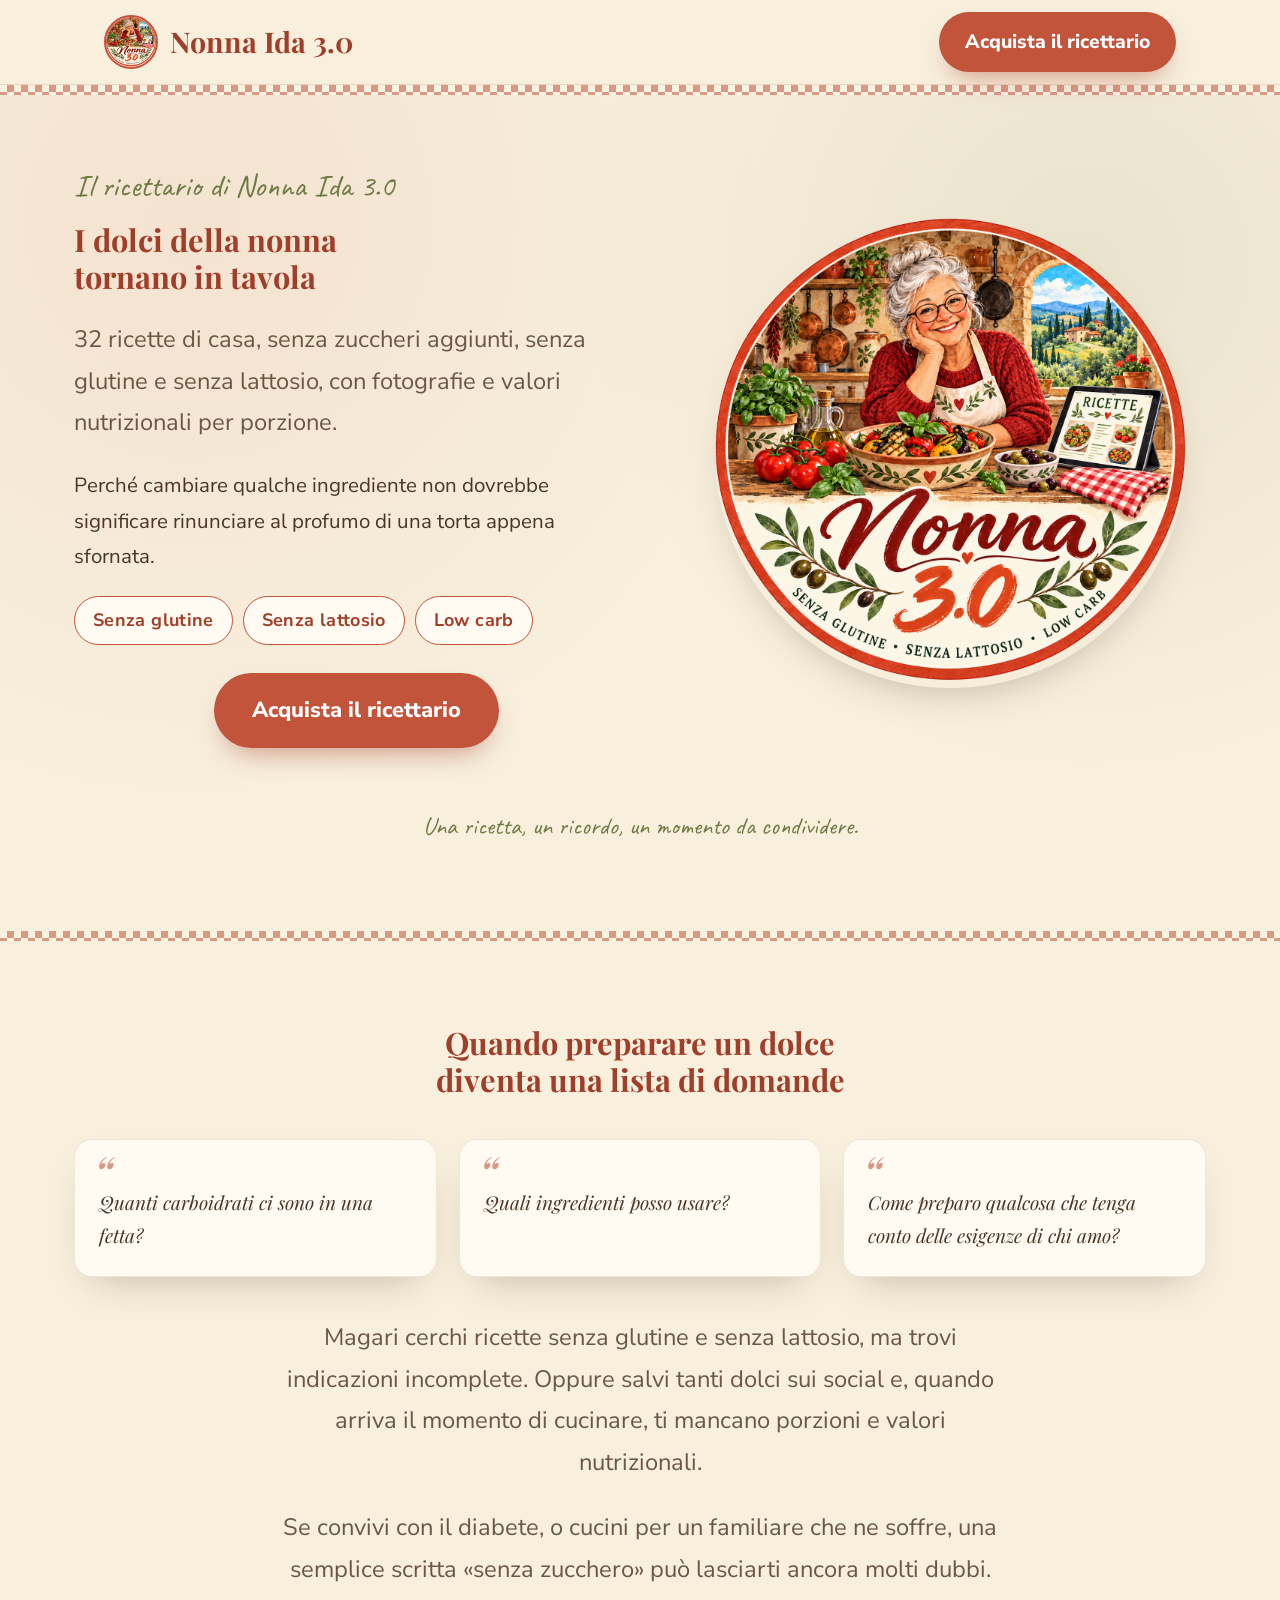
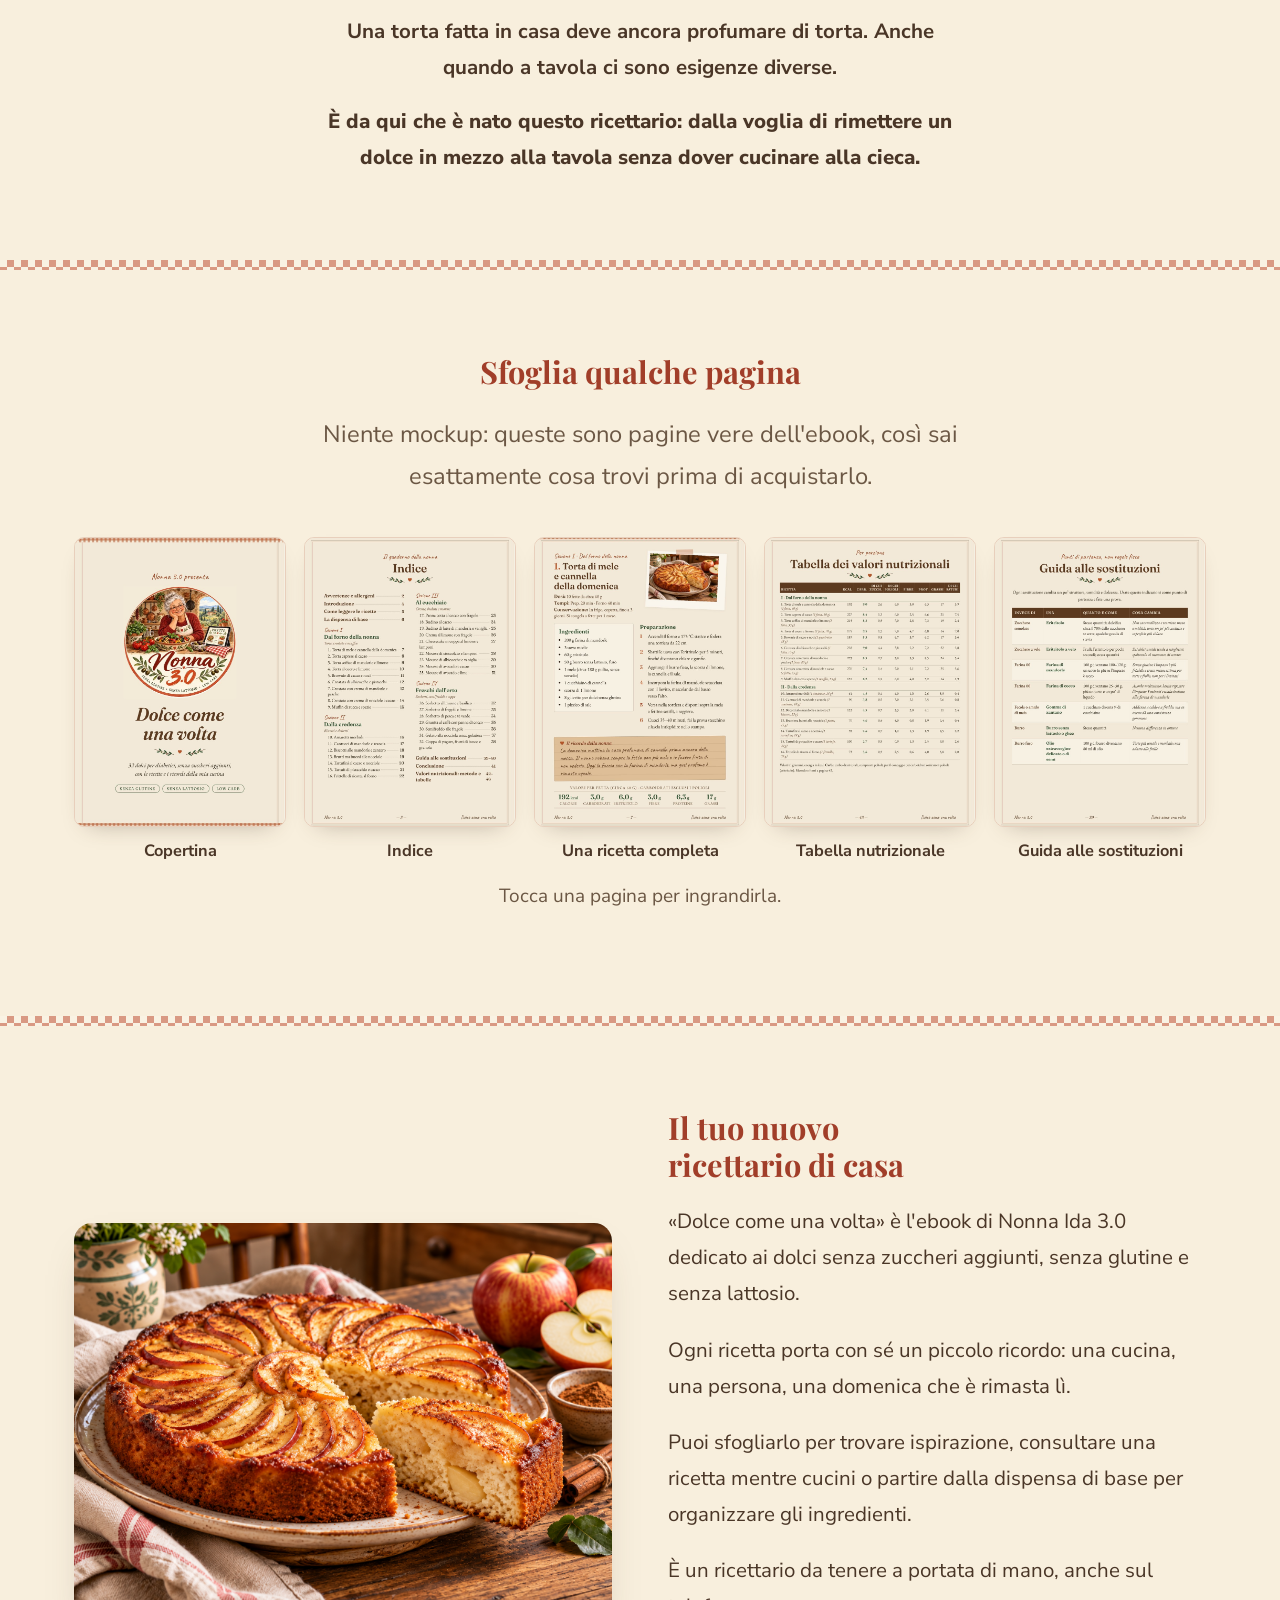
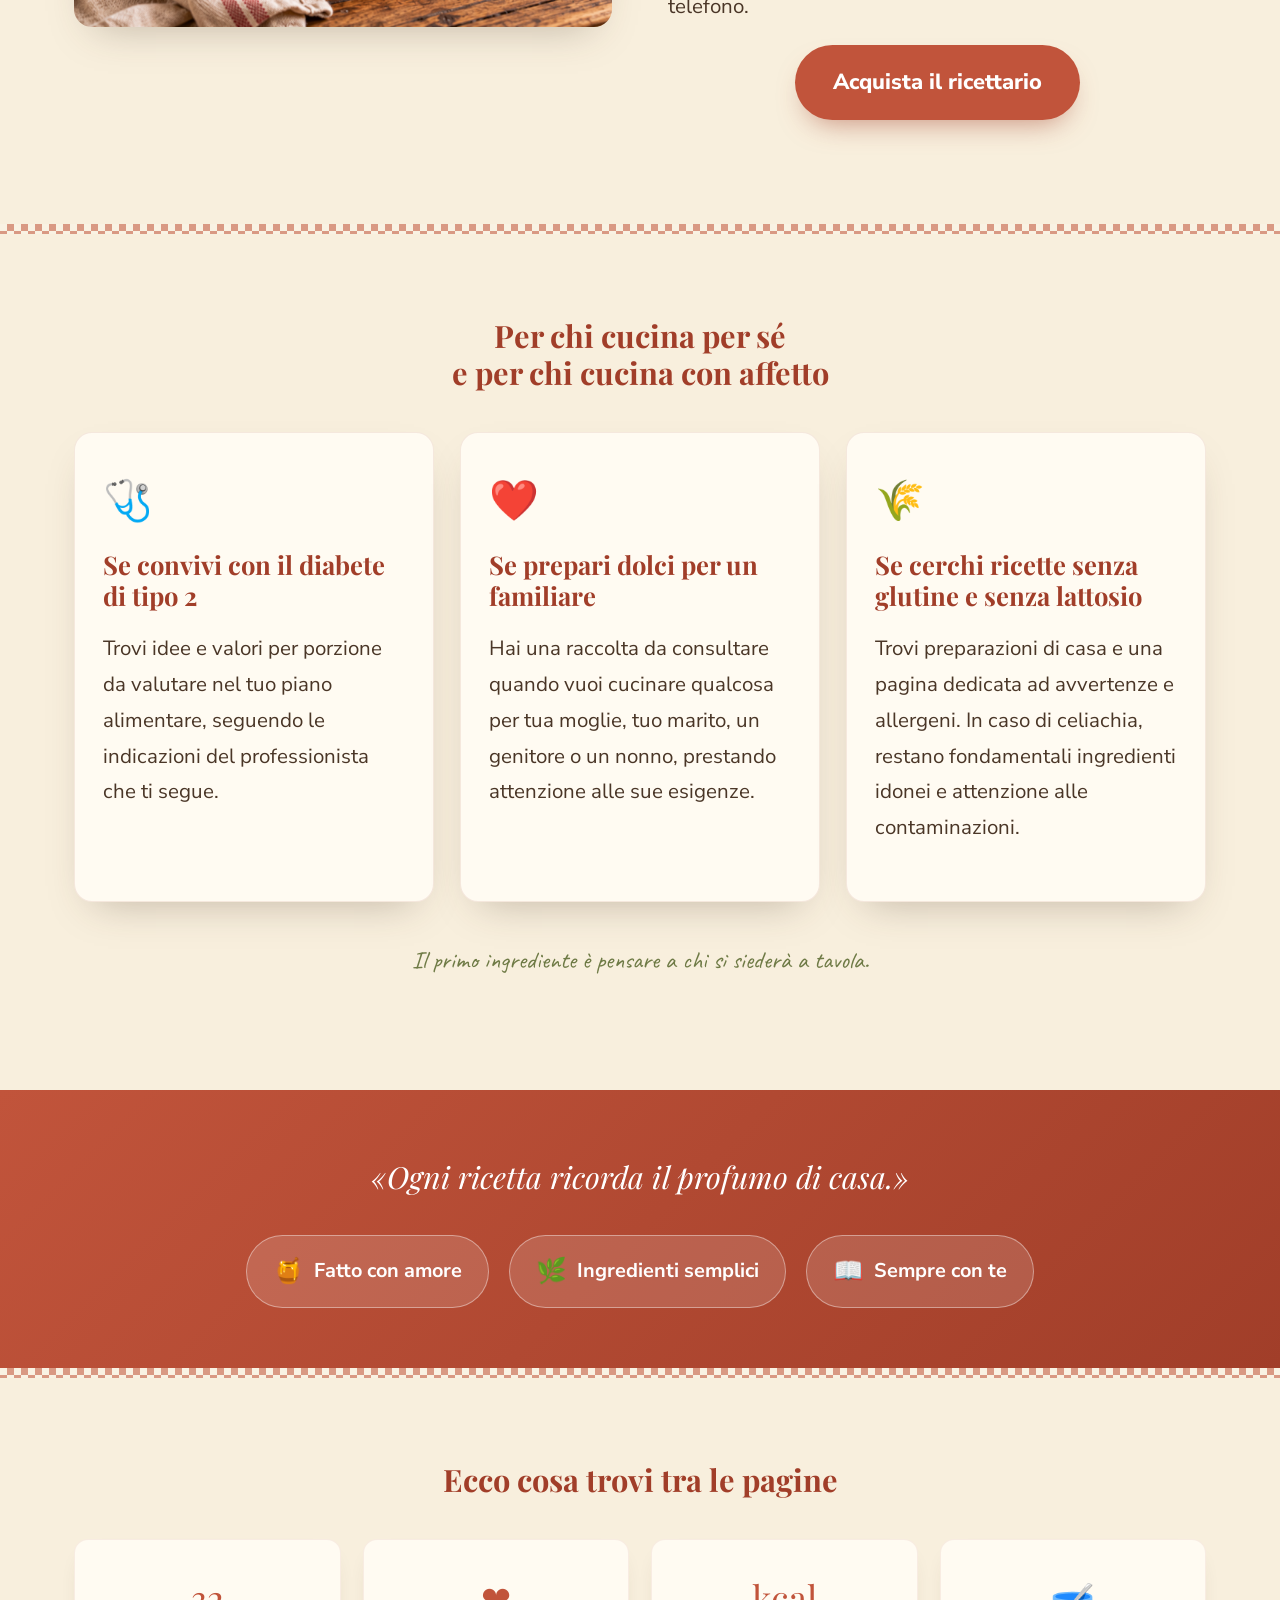
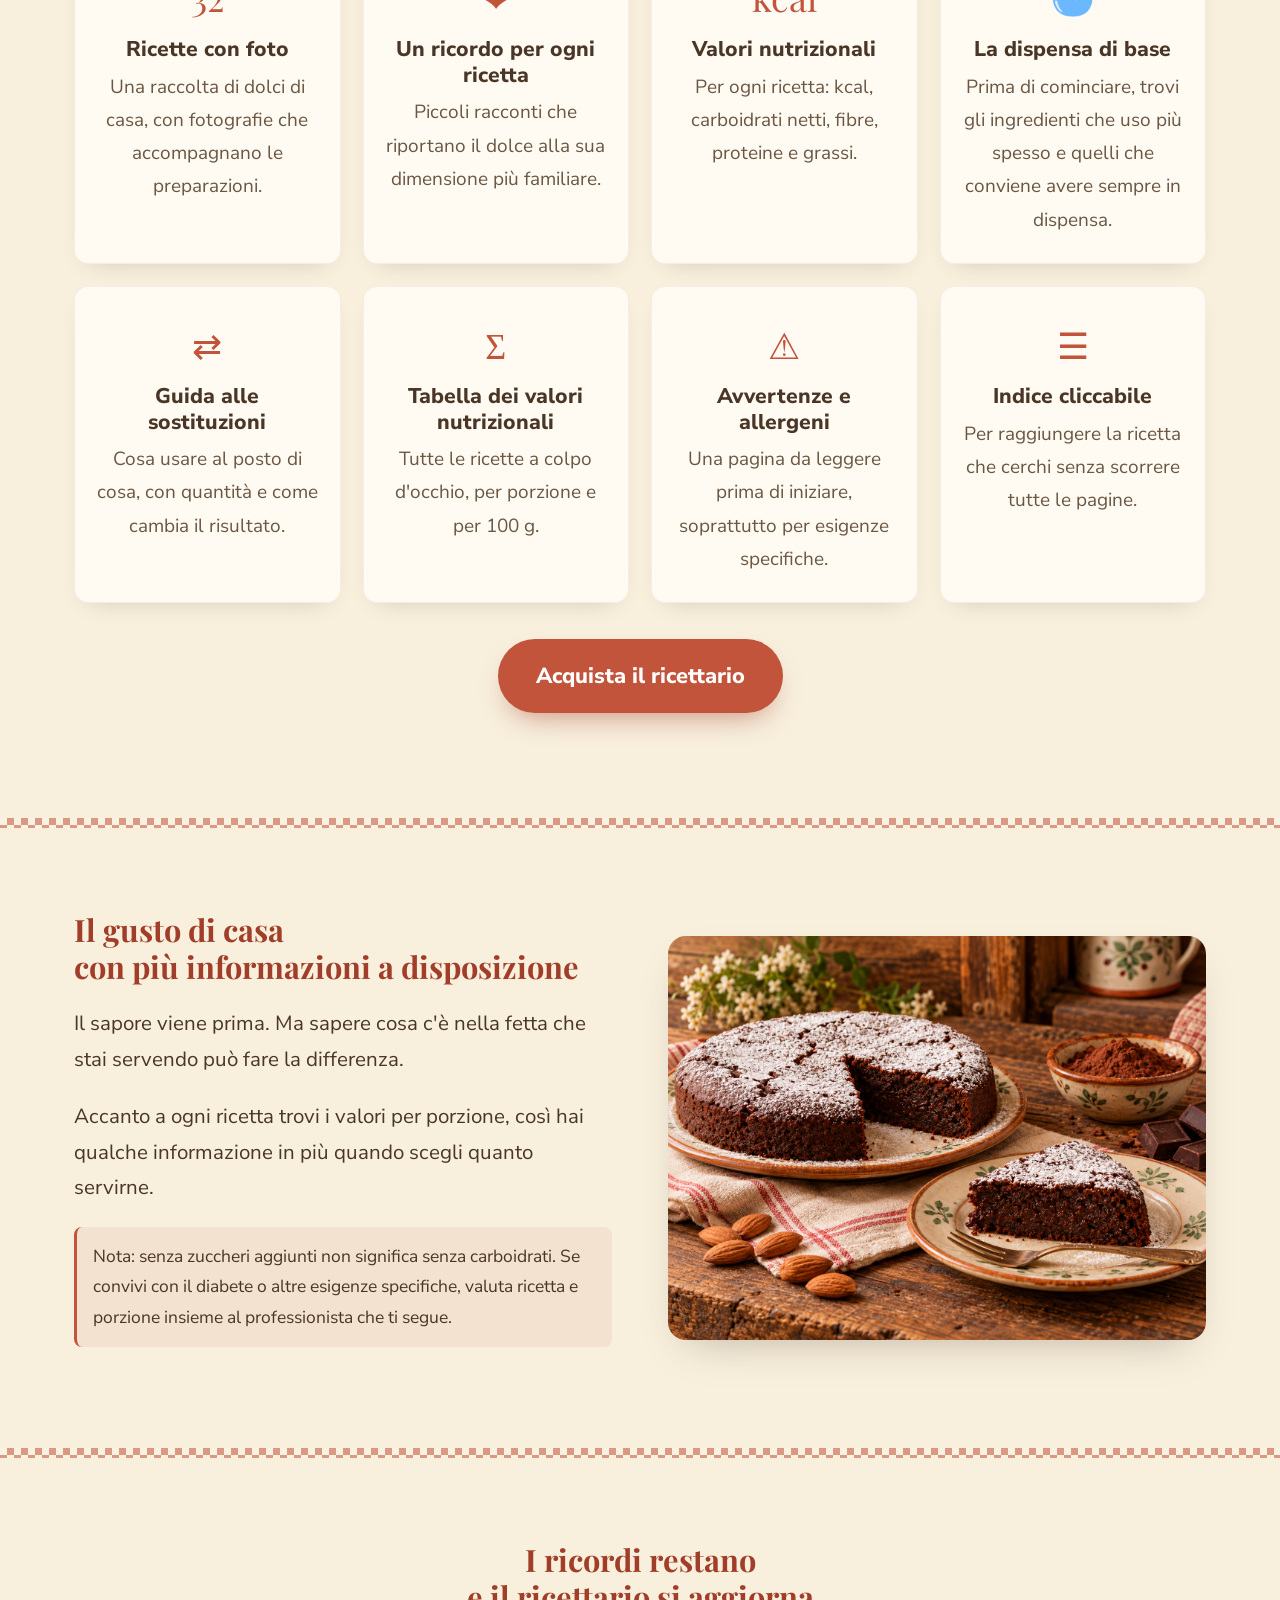
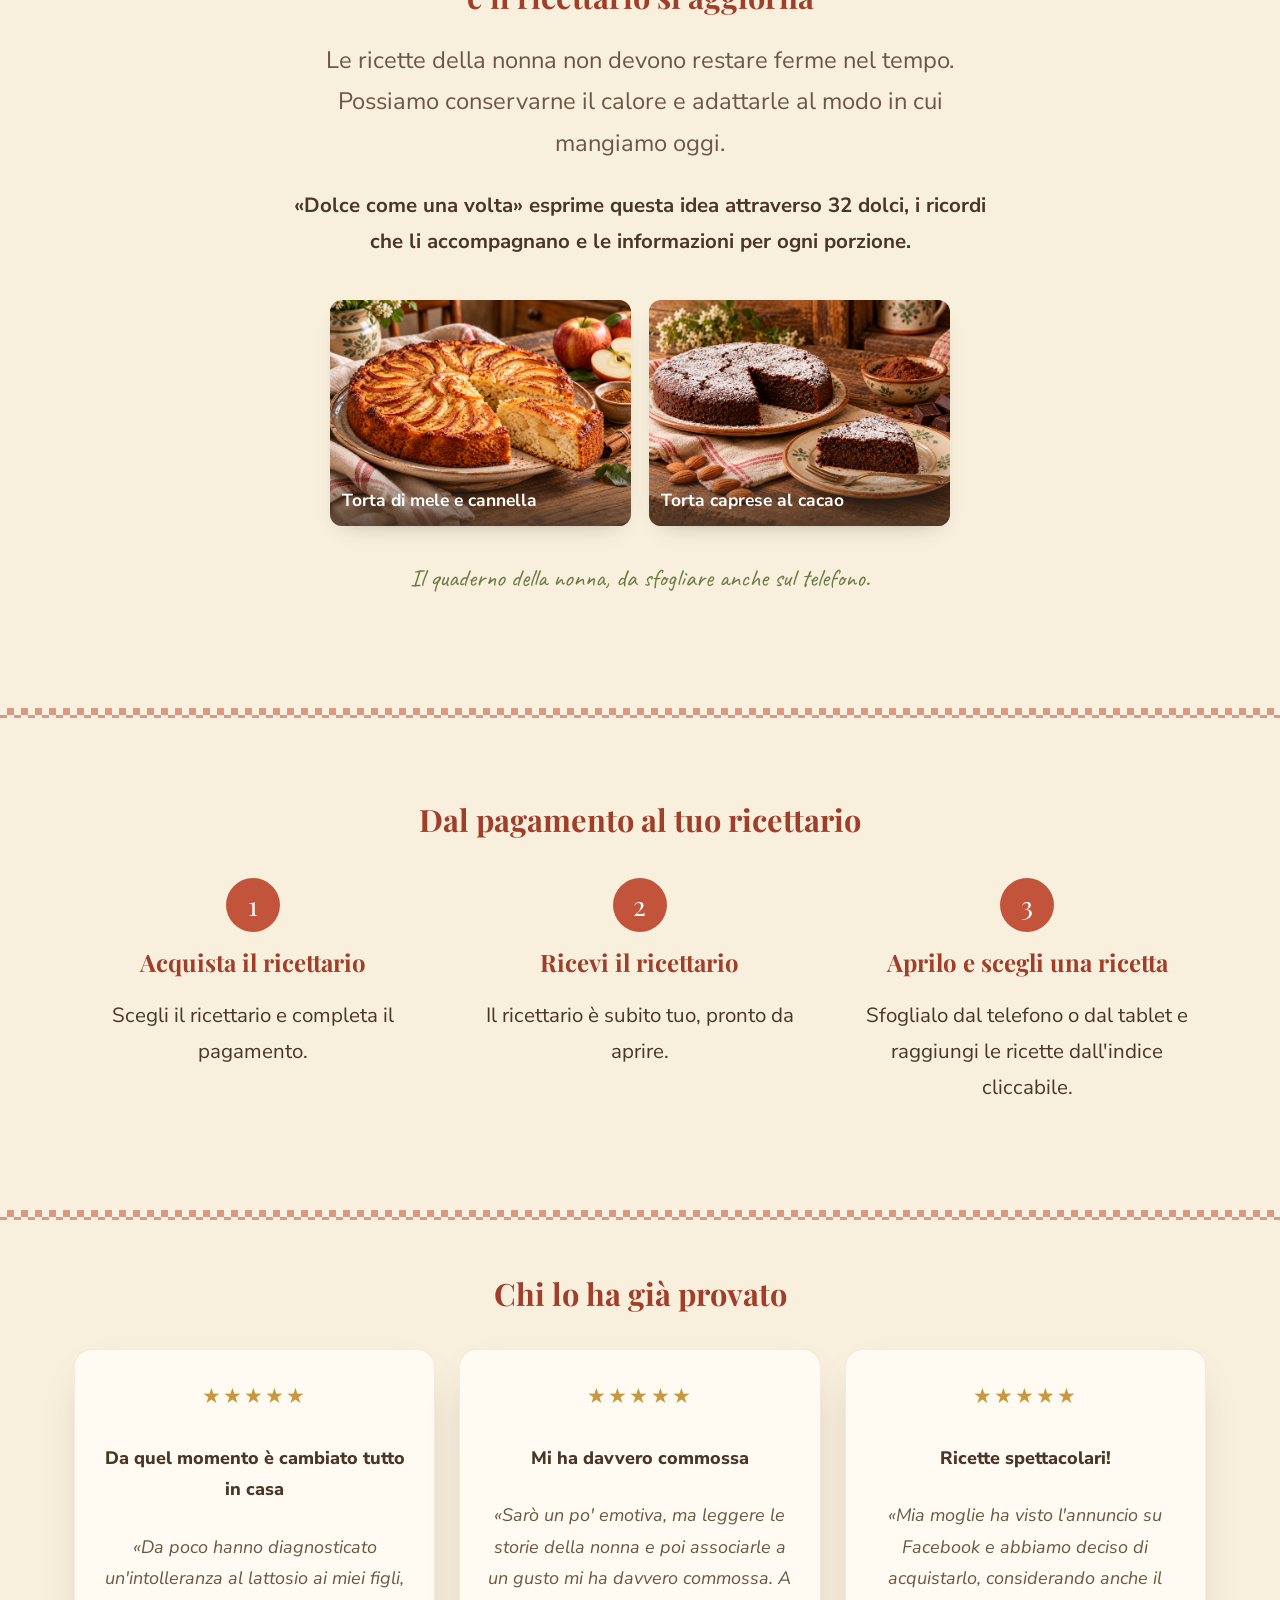
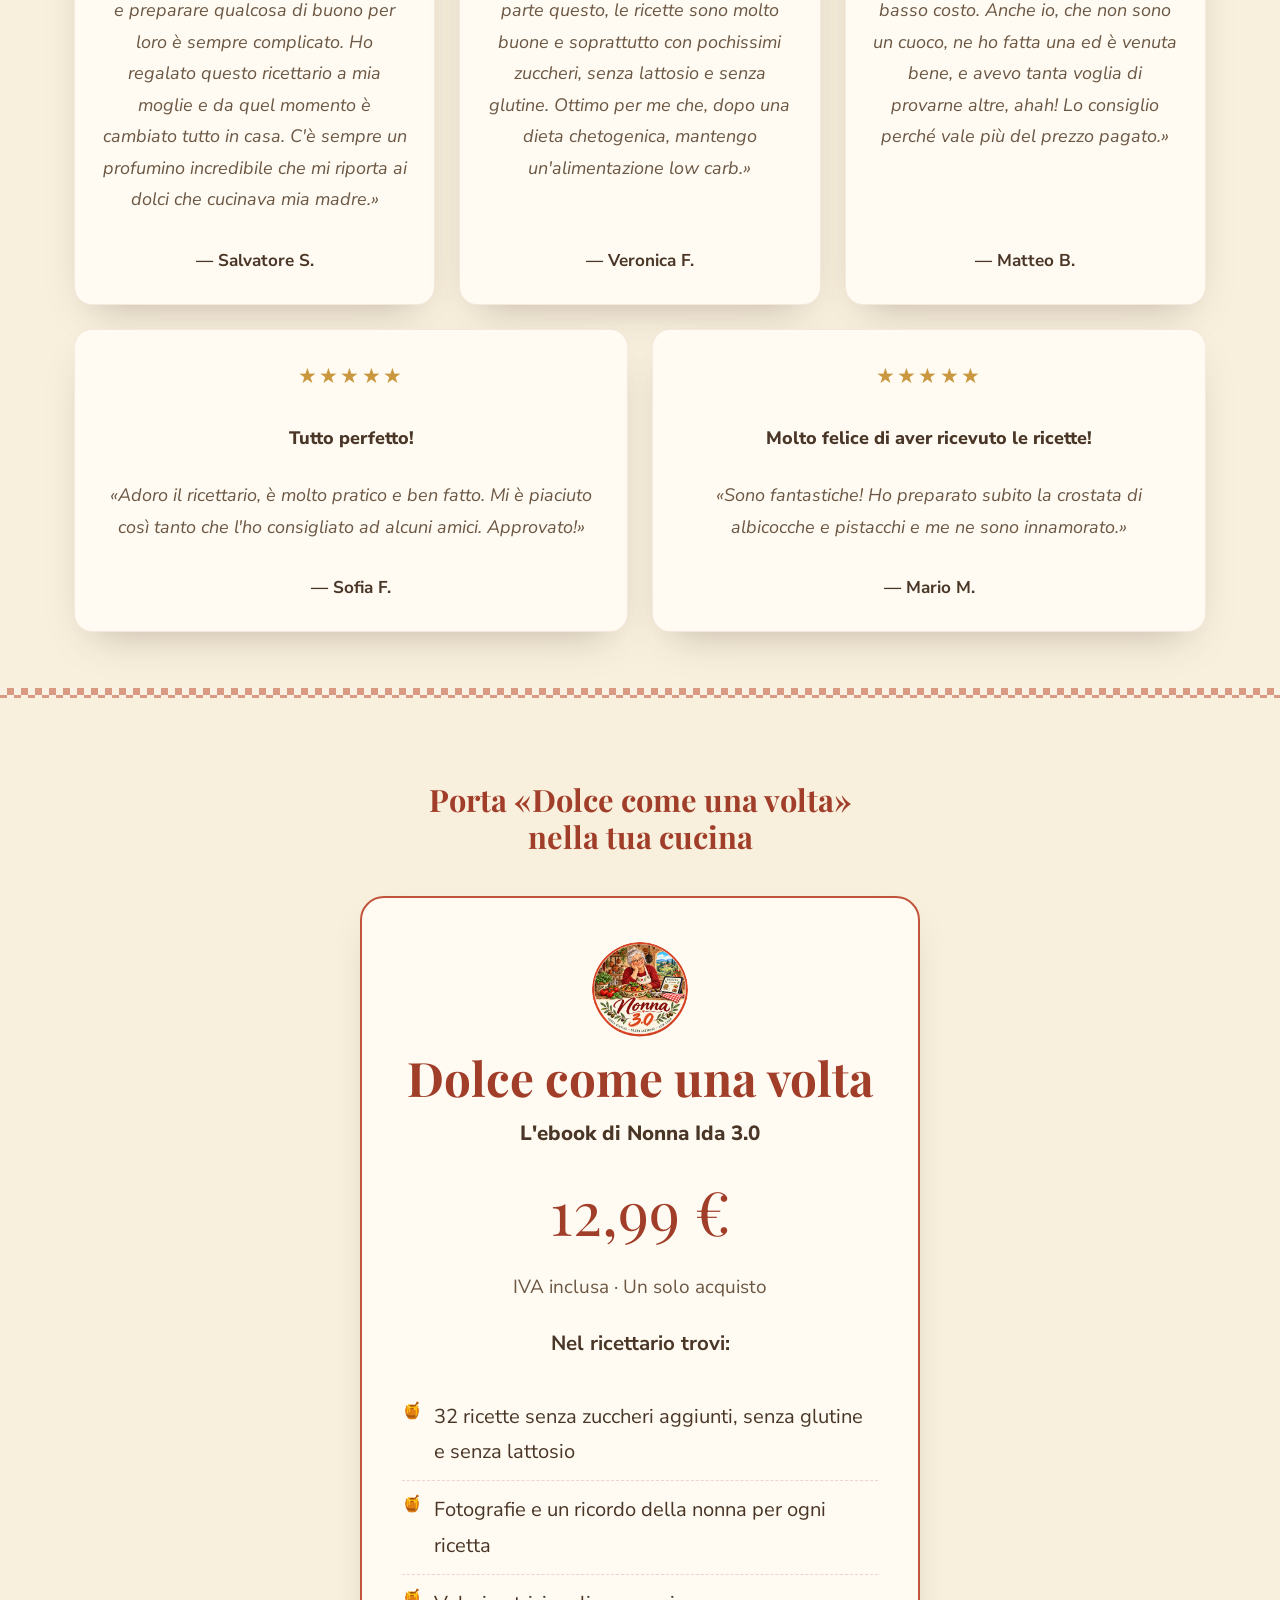
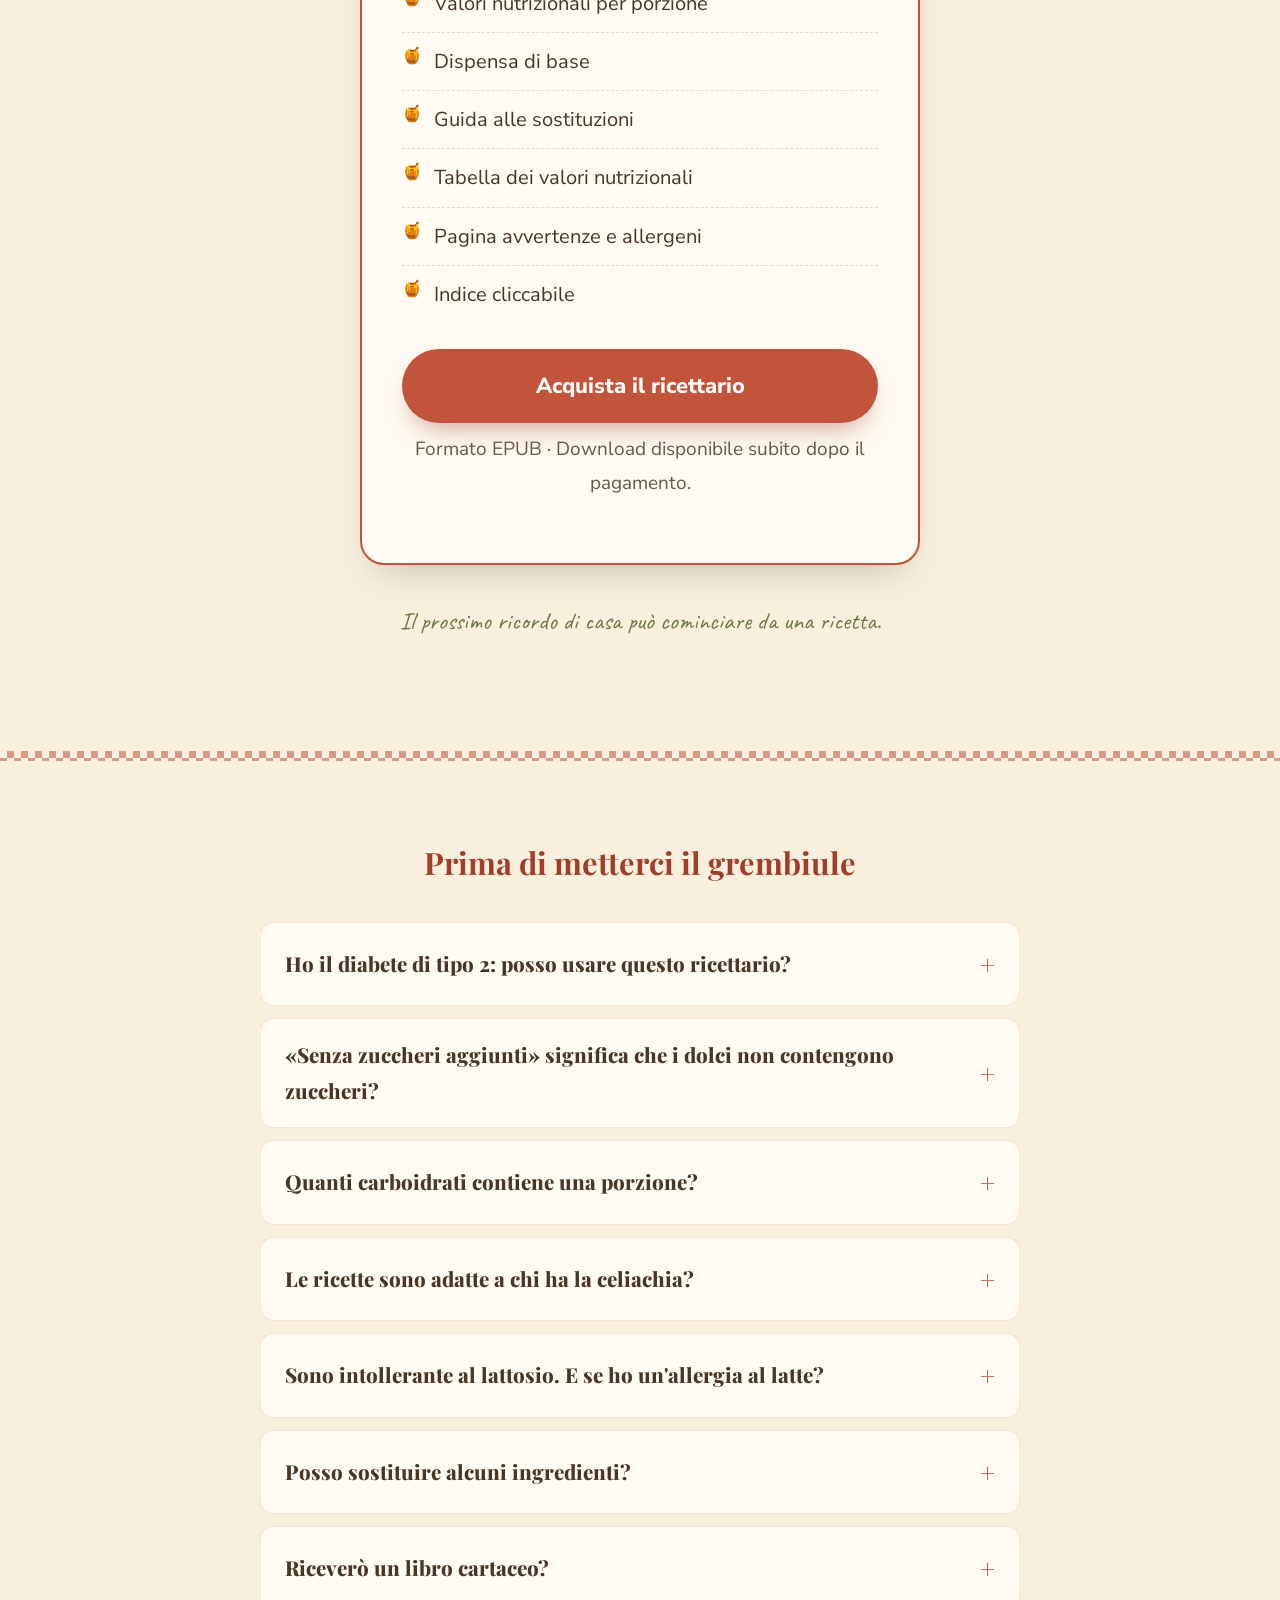
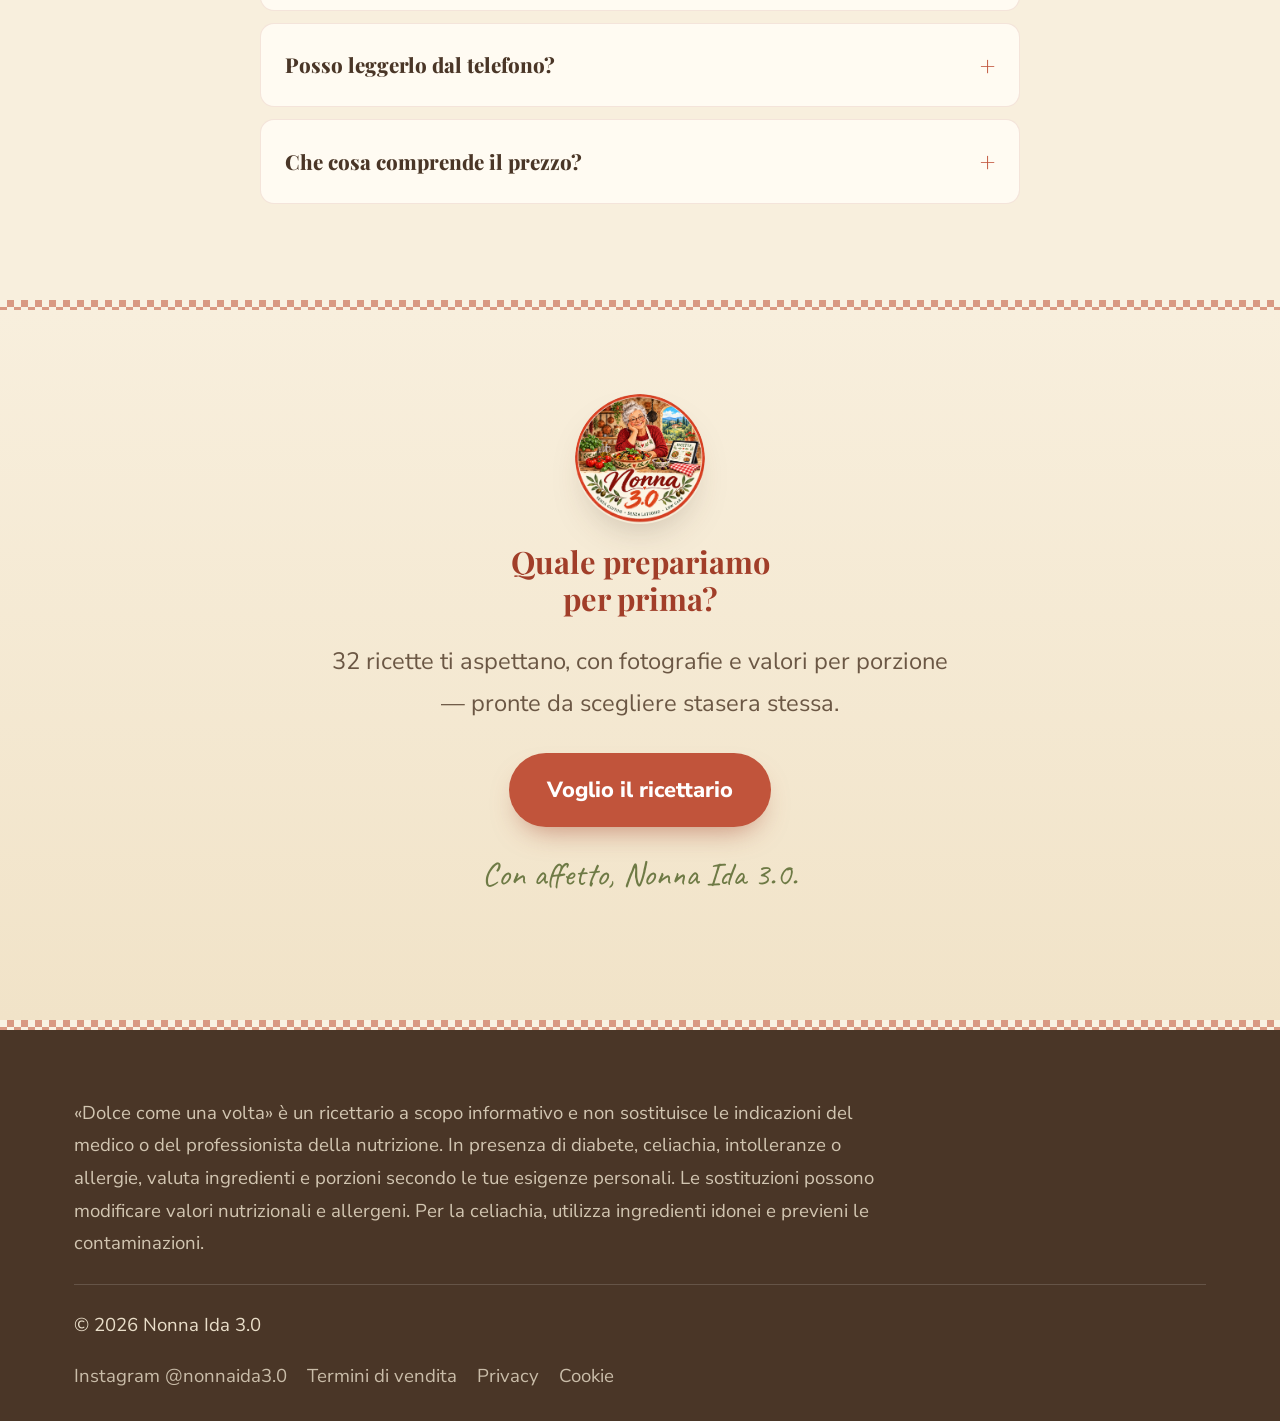
==== dolce-come-una-volta-site/index.html @ 41aebc7d "Add Instagram link to the footer Co-Authored-By: Claude Sonnet 5.5 <noreply@anthropic.com>" ====
<!doctype html>
<html lang="it">
<head>
<meta charset="UTF-8">
<meta name="viewport" content="width=device-width, initial-scale=1.0">
<title>Dolce come una volta — Nonna Ida 3.0</title>
<meta name="description" content="L'ebook di Nonna Ida 3.0: 32 ricette di dolci senza zuccheri aggiunti, senza glutine e senza lattosio, con i valori nutrizionali di ogni porzione.">
<link rel="icon" href="images/badge.jpeg.png">
<link rel="preconnect" href="https://fonts.googleapis.com">
<link rel="preconnect" href="https://fonts.gstatic.com" crossorigin>
<link href="https://fonts.googleapis.com/css2?family=Playfair+Display:wght@600;700;800&family=Caveat:wght@500;600&family=Nunito+Sans:wght@400;600;700;800&display=swap" rel="stylesheet">
<link rel="stylesheet" href="styles.css">
</head>
<body>

<!-- 1. Header -->
<header class="site-header">
  <div class="header-inner">
    <a class="brand" href="#top">
      <img src="images/badge.jpeg.png" alt="Nonna Ida 3.0">
      Nonna Ida 3.0
    </a>
    <div class="header-cta">
      <a class="btn" href="#prezzo">Acquista il ricettario</a>
    </div>
  </div>
</header>
<div class="checker-rule"></div>

<main id="top">

  <!-- 2. Prima schermata / Hero -->
  <section class="hero">
    <div class="container hero-grid">
      <div class="hero-text">
        <span class="eyebrow">Il ricettario di Nonna Ida 3.0</span>
        <h1>I dolci della nonna<br>tornano in tavola</h1>
        <p class="lede">32 ricette di casa, senza zuccheri aggiunti, senza glutine e senza lattosio, con fotografie e valori nutrizionali per porzione.</p>
        <p>Perché cambiare qualche ingrediente non dovrebbe significare rinunciare al profumo di una torta appena sfornata.</p>
        <div class="badges-row">
          <span class="badge-pill">Senza glutine</span>
          <span class="badge-pill">Senza lattosio</span>
          <span class="badge-pill">Low carb</span>
        </div>
        <div class="hero-cta-row">
          <a class="btn" href="#prezzo">Acquista il ricettario</a>
        </div>
      </div>
      <div class="hero-visual">
        <img class="logo-big" src="images/logo.jpeg.png" alt="Nonna Ida 3.0 — Dolce come una volta">
      </div>
    </div>
    <p class="container center" style="margin-top:56px;font-family:'Caveat',cursive;font-size:1.3rem;color:var(--olive);">Una ricetta, un ricordo, un momento da condividere.</p>
  </section>

  <div class="checker-rule"></div>

  <!-- 3. Pain points -->
  <section>
    <div class="container">
      <h2 class="center">Quando preparare un dolce<br>diventa una lista di domande</h2>
      <div class="quote-row">
        <div class="quote-bubble">Quanti carboidrati ci sono in una fetta?</div>
        <div class="quote-bubble">Quali ingredienti posso usare?</div>
        <div class="quote-bubble">Come preparo qualcosa che tenga conto delle esigenze di chi amo?</div>
      </div>
      <p class="lede center" style="max-width:720px;">Magari cerchi ricette senza glutine e senza lattosio, ma trovi indicazioni incomplete. Oppure salvi tanti dolci sui social e, quando arriva il momento di cucinare, ti mancano porzioni e valori nutrizionali.</p>
      <p class="lede center" style="max-width:720px;">Se convivi con il diabete, o cucini per un familiare che ne soffre, una semplice scritta «senza zucchero» può lasciarti ancora molti dubbi.</p>
      <p class="center" style="max-width:640px;margin:0 auto;font-weight:700;color:var(--brown);">Una torta fatta in casa deve ancora profumare di torta. Anche quando a tavola ci sono esigenze diverse.</p>
      <p class="center" style="max-width:640px;margin:18px auto 0;font-weight:800;color:var(--brown);">È da qui che è nato questo ricettario: dalla voglia di rimettere un dolce in mezzo alla tavola senza dover cucinare alla cieca.</p>
    </div>
  </section>

  <div class="checker-rule"></div>

  <!-- 3b. Sfoglia l'ebook: schermate vere -->
  <section>
    <div class="container">
      <h2 class="center">Sfoglia qualche pagina</h2>
      <p class="lede center" style="max-width:700px;">Niente mockup: queste sono pagine vere dell'ebook, così sai esattamente cosa trovi prima di acquistarlo.</p>
      <div class="ebook-gallery">
        <a class="ebook-page" href="images/ebook-copertina.jpeg" target="_blank" rel="noopener">
          <img src="images/ebook-copertina.jpeg" alt="Copertina dell'ebook" loading="lazy">
          <span>Copertina</span>
        </a>
        <a class="ebook-page" href="images/ebook-indice.jpeg" target="_blank" rel="noopener">
          <img src="images/ebook-indice.jpeg" alt="Indice dell'ebook" loading="lazy">
          <span>Indice</span>
        </a>
        <a class="ebook-page" href="images/ebook-ricetta.jpeg" target="_blank" rel="noopener">
          <img src="images/ebook-ricetta.jpeg" alt="Pagina ricetta completa" loading="lazy">
          <span>Una ricetta completa</span>
        </a>
        <a class="ebook-page" href="images/ebook-nutrizionale.jpeg" target="_blank" rel="noopener">
          <img src="images/ebook-nutrizionale.jpeg" alt="Tabella dei valori nutrizionali" loading="lazy">
          <span>Tabella nutrizionale</span>
        </a>
        <a class="ebook-page" href="images/ebook-sostituzioni.jpeg" target="_blank" rel="noopener">
          <img src="images/ebook-sostituzioni.jpeg" alt="Guida alle sostituzioni" loading="lazy">
          <span>Guida alle sostituzioni</span>
        </a>
      </div>
      <p class="micro center" style="margin-top:14px;">Tocca una pagina per ingrandirla.</p>
    </div>
  </section>

  <div class="checker-rule"></div>

  <!-- 4. Presentazione del prodotto -->
  <section>
    <div class="container feature-split">
      <div class="img-col">
        <img src="images/r-mele-cannella.jpeg.png" alt="Torta di mele e cannella" loading="lazy">
      </div>
      <div class="text-col">
        <h2>Il tuo nuovo<br>ricettario di casa</h2>
        <p>«Dolce come una volta» è l'ebook di Nonna Ida 3.0 dedicato ai dolci senza zuccheri aggiunti, senza glutine e senza lattosio.</p>
        <p>Ogni ricetta porta con sé un piccolo ricordo: una cucina, una persona, una domenica che è rimasta lì.</p>
        <p>Puoi sfogliarlo per trovare ispirazione, consultare una ricetta mentre cucini o partire dalla dispensa di base per organizzare gli ingredienti.</p>
        <p>È un ricettario da tenere a portata di mano, anche sul telefono.</p>
        <p class="center"><a class="btn" href="#prezzo">Acquista il ricettario</a></p>
      </div>
    </div>
  </section>

  <div class="checker-rule"></div>

  <!-- 5. A chi si rivolge -->
  <section>
    <div class="container">
      <h2 class="center">Per chi cucina per sé<br>e per chi cucina con affetto</h2>
      <div class="cards-3">
        <div class="card">
          <span class="icon">🩺</span>
          <h3>Se convivi con il diabete di tipo 2</h3>
          <p>Trovi idee e valori per porzione da valutare nel tuo piano alimentare, seguendo le indicazioni del professionista che ti segue.</p>
        </div>
        <div class="card">
          <span class="icon">❤️</span>
          <h3>Se prepari dolci per un familiare</h3>
          <p>Hai una raccolta da consultare quando vuoi cucinare qualcosa per tua moglie, tuo marito, un genitore o un nonno, prestando attenzione alle sue esigenze.</p>
        </div>
        <div class="card">
          <span class="icon">🌾</span>
          <h3>Se cerchi ricette senza glutine e senza lattosio</h3>
          <p>Trovi preparazioni di casa e una pagina dedicata ad avvertenze e allergeni. In caso di celiachia, restano fondamentali ingredienti idonei e attenzione alle contaminazioni.</p>
        </div>
      </div>
      <p class="center" style="margin-top:36px;font-family:'Caveat',cursive;font-size:1.3rem;color:var(--olive);">Il primo ingrediente è pensare a chi si siederà a tavola.</p>
    </div>
  </section>

  <!-- Promise band -->
  <section class="promise-band">
    <div class="container">
      <p class="promise-quote">«Ogni ricetta ricorda il profumo di casa.»</p>
      <div class="promise-row">
        <div class="promise-item"><span class="promise-icon">🍯</span>Fatto con amore</div>
        <div class="promise-item"><span class="promise-icon">🌿</span>Ingredienti semplici</div>
        <div class="promise-item"><span class="promise-icon">📖</span>Sempre con te</div>
      </div>
    </div>
  </section>

  <div class="checker-rule"></div>

  <!-- 6. Cosa contiene l'ebook -->
  <section>
    <div class="container">
      <h2 class="center">Ecco cosa trovi tra le pagine</h2>
      <div class="contents-grid">
        <div class="item"><span class="num">32</span><h4>Ricette con foto</h4><p>Una raccolta di dolci di casa, con fotografie che accompagnano le preparazioni.</p></div>
        <div class="item"><span class="num">❤</span><h4>Un ricordo per ogni ricetta</h4><p>Piccoli racconti che riportano il dolce alla sua dimensione più familiare.</p></div>
        <div class="item"><span class="num">kcal</span><h4>Valori nutrizionali</h4><p>Per ogni ricetta: kcal, carboidrati netti, fibre, proteine e grassi.</p></div>
        <div class="item"><span class="num">🥣</span><h4>La dispensa di base</h4><p>Prima di cominciare, trovi gli ingredienti che uso più spesso e quelli che conviene avere sempre in dispensa.</p></div>
        <div class="item"><span class="num">⇄</span><h4>Guida alle sostituzioni</h4><p>Cosa usare al posto di cosa, con quantità e come cambia il risultato.</p></div>
        <div class="item"><span class="num">Σ</span><h4>Tabella dei valori nutrizionali</h4><p>Tutte le ricette a colpo d'occhio, per porzione e per 100 g.</p></div>
        <div class="item"><span class="num">⚠</span><h4>Avvertenze e allergeni</h4><p>Una pagina da leggere prima di iniziare, soprattutto per esigenze specifiche.</p></div>
        <div class="item"><span class="num">☰</span><h4>Indice cliccabile</h4><p>Per raggiungere la ricetta che cerchi senza scorrere tutte le pagine.</p></div>
      </div>
      <p class="center" style="margin-top:36px;"><a class="btn" href="#prezzo">Acquista il ricettario</a></p>
    </div>
  </section>

  <div class="checker-rule"></div>

  <!-- 8. Valore delle informazioni per porzione -->
  <section>
    <div class="container feature-split reverse">
      <div class="img-col">
        <img src="images/r-caprese.jpeg.png" alt="Torta caprese al cacao" loading="lazy">
      </div>
      <div class="text-col">
        <h2>Il gusto di casa<br>con più informazioni a disposizione</h2>
        <p>Il sapore viene prima. Ma sapere cosa c'è nella fetta che stai servendo può fare la differenza.</p>
        <p>Accanto a ogni ricetta trovi i valori per porzione, così hai qualche informazione in più quando scegli quanto servirne.</p>
        <p style="background:rgba(193,84,59,.08);border-left:3px solid var(--terracotta);padding:14px 16px;border-radius:8px;font-size:.92rem;">Nota: senza zuccheri aggiunti non significa senza carboidrati. Se convivi con il diabete o altre esigenze specifiche, valuta ricetta e porzione insieme al professionista che ti segue.</p>
      </div>
    </div>
  </section>

  <div class="checker-rule"></div>

  <!-- 9. Il mondo di Nonna Ida 3.0 -->
  <section>
    <div class="container">
      <h2 class="center">I ricordi restano<br>e il ricettario si aggiorna</h2>
      <p class="lede center" style="max-width:720px;">Le ricette della nonna non devono restare ferme nel tempo. Possiamo conservarne il calore e adattarle al modo in cui mangiamo oggi.</p>
      <p class="center" style="max-width:720px;margin:0 auto 10px;font-weight:700;">«Dolce come una volta» esprime questa idea attraverso 32 dolci, i ricordi che li accompagnano e le informazioni per ogni porzione.</p>
      <div class="gallery-grid" style="grid-template-columns:repeat(2,1fr);max-width:620px;margin-left:auto;margin-right:auto;">
        <figure><img src="images/r-mele-cannella.jpeg.png" alt="Torta di mele e cannella" loading="lazy"><figcaption>Torta di mele e cannella</figcaption></figure>
        <figure><img src="images/r-caprese.jpeg.png" alt="Torta caprese al cacao" loading="lazy"><figcaption>Torta caprese al cacao</figcaption></figure>
      </div>
      <p class="center" style="margin-top:30px;font-family:'Caveat',cursive;font-size:1.3rem;color:var(--olive);">Il quaderno della nonna, da sfogliare anche sul telefono.</p>
    </div>
  </section>

  <div class="checker-rule"></div>

  <!-- 10. Come funziona l'acquisto -->
  <section>
    <div class="container">
      <h2 class="center">Dal pagamento al tuo ricettario</h2>
      <div class="steps-row">
        <div class="step">
          <div class="step-num">1</div>
          <h3>Acquista il ricettario</h3>
          <p>Scegli il ricettario e completa il pagamento.</p>
        </div>
        <div class="step">
          <div class="step-num">2</div>
          <h3>Ricevi il ricettario</h3>
          <p>Il ricettario è subito tuo, pronto da aprire.</p>
        </div>
        <div class="step">
          <div class="step-num">3</div>
          <h3>Aprilo e scegli una ricetta</h3>
          <p>Sfoglialo dal telefono o dal tablet e raggiungi le ricette dall'indice cliccabile.</p>
        </div>
      </div>
    </div>
  </section>

  <div class="checker-rule"></div>

  <!-- 10b. Recensioni -->
  <section class="tight">
    <div class="container">
      <h2 class="center">Chi lo ha già provato</h2>
      <div class="reviews-row">
        <div class="review-card">
          <div class="stars">★★★★★</div>
          <p class="review-title">Da quel momento è cambiato tutto in casa</p>
          <p>«Da poco hanno diagnosticato un'intolleranza al lattosio ai miei figli, e preparare qualcosa di buono per loro è sempre complicato. Ho regalato questo ricettario a mia moglie e da quel momento è cambiato tutto in casa. C'è sempre un profumino incredibile che mi riporta ai dolci che cucinava mia madre.»</p>
          <span class="review-author">— Salvatore S.</span>
        </div>
        <div class="review-card">
          <div class="stars">★★★★★</div>
          <p class="review-title">Mi ha davvero commossa</p>
          <p>«Sarò un po' emotiva, ma leggere le storie della nonna e poi associarle a un gusto mi ha davvero commossa. A parte questo, le ricette sono molto buone e soprattutto con pochissimi zuccheri, senza lattosio e senza glutine. Ottimo per me che, dopo una dieta chetogenica, mantengo un'alimentazione low carb.»</p>
          <span class="review-author">— Veronica F.</span>
        </div>
        <div class="review-card">
          <div class="stars">★★★★★</div>
          <p class="review-title">Ricette spettacolari!</p>
          <p>«Mia moglie ha visto l'annuncio su Facebook e abbiamo deciso di acquistarlo, considerando anche il basso costo. Anche io, che non sono un cuoco, ne ho fatta una ed è venuta bene, e avevo tanta voglia di provarne altre, ahah! Lo consiglio perché vale più del prezzo pagato.»</p>
          <span class="review-author">— Matteo B.</span>
        </div>
        <div class="review-card">
          <div class="stars">★★★★★</div>
          <p class="review-title">Tutto perfetto!</p>
          <p>«Adoro il ricettario, è molto pratico e ben fatto. Mi è piaciuto così tanto che l'ho consigliato ad alcuni amici. Approvato!»</p>
          <span class="review-author">— Sofia F.</span>
        </div>
        <div class="review-card">
          <div class="stars">★★★★★</div>
          <p class="review-title">Molto felice di aver ricevuto le ricette!</p>
          <p>«Sono fantastiche! Ho preparato subito la crostata di albicocche e pistacchi e me ne sono innamorato.»</p>
          <span class="review-author">— Mario M.</span>
        </div>
      </div>
    </div>
  </section>

  <div class="checker-rule"></div>

  <!-- 11. Price card -->
  <section id="prezzo">
    <div class="container">
      <h2 class="center">Porta «Dolce come una volta»<br>nella tua cucina</h2>
      <div class="price-card">
        <img class="badge" src="images/badge.jpeg.png" alt="Nonna Ida 3.0">
        <h3 class="book-title">Dolce come una volta</h3>
        <p style="font-weight:800;margin:0;">L'ebook di Nonna Ida 3.0</p>
        <div class="big-price">12,99 €</div>
        <p class="micro" style="margin-top:0;">IVA inclusa · Un solo acquisto</p>
        <p style="font-weight:700;margin-top:22px;">Nel ricettario trovi:</p>
        <ul class="price-list">
          <li>32 ricette senza zuccheri aggiunti, senza glutine e senza lattosio</li>
          <li>Fotografie e un ricordo della nonna per ogni ricetta</li>
          <li>Valori nutrizionali per porzione</li>
          <li>Dispensa di base</li>
          <li>Guida alle sostituzioni</li>
          <li>Tabella dei valori nutrizionali</li>
          <li>Pagina avvertenze e allergeni</li>
          <li>Indice cliccabile</li>
        </ul>
        <a class="btn" href="https://store.youcanprint.it/dolce-come-una-volta/b/b8c4849a-f238-5ac6-9ae9-14561aa0618a" data-checkout style="width:100%;">Acquista il ricettario</a>
        <p class="micro">Formato EPUB · Download disponibile subito dopo il pagamento.</p>
      </div>
      <p class="center" style="margin-top:34px;font-family:'Caveat',cursive;font-size:1.3rem;color:var(--olive);">Il prossimo ricordo di casa può cominciare da una ricetta.</p>
    </div>
  </section>

  <div class="checker-rule"></div>

  <!-- 12. FAQ -->
  <section>
    <div class="container">
      <h2 class="center">Prima di metterci il grembiule</h2>
      <div class="faq-list">
        <details class="faq-item">
          <summary>Ho il diabete di tipo 2: posso usare questo ricettario?</summary>
          <div class="faq-answer">Puoi consultarlo per trovare ricette da valutare nel tuo piano alimentare. L'idoneità di un dolce dipende dagli ingredienti, dalla porzione, dalla quantità di carboidrati e dalle tue esigenze personali. Segui le indicazioni del professionista che ti segue: l'ebook non sostituisce una consulenza nutrizionale.</div>
        </details>
        <details class="faq-item">
          <summary>«Senza zuccheri aggiunti» significa che i dolci non contengono zuccheri?</summary>
          <div class="faq-answer">No. Una preparazione senza zuccheri aggiunti può contenere zuccheri naturalmente presenti negli ingredienti e altri carboidrati. Per scegliere, considera la ricetta e la porzione nel loro insieme.</div>
        </details>
        <details class="faq-item">
          <summary>Quanti carboidrati contiene una porzione?</summary>
          <div class="faq-answer">Il valore dei carboidrati netti è riportato per ciascuna ricetta, insieme a kcal, fibre, proteine e grassi. Se hai il diabete, segui il metodo di conteggio indicato dal professionista che ti segue: il dato dei carboidrati netti non va usato come unico criterio per stabilire l'idoneità di un dolce.</div>
        </details>
        <details class="faq-item">
          <summary>Le ricette sono adatte a chi ha la celiachia?</summary>
          <div class="faq-answer">Sono formulate senza glutine. Per prepararle per una persona celiaca, devi utilizzare ingredienti idonei e prevenire le contaminazioni durante la preparazione. Leggi anche la pagina dedicata ad avvertenze e allergeni.</div>
        </details>
        <details class="faq-item">
          <summary>Sono intollerante al lattosio. E se ho un'allergia al latte?</summary>
          <div class="faq-answer">Le ricette sono formulate senza lattosio, ma l'intolleranza al lattosio e l'allergia alle proteine del latte sono condizioni diverse. La dicitura «senza lattosio» non garantisce l'assenza di proteine del latte: controlla sempre ingredienti e allergeni.</div>
        </details>
        <details class="faq-item">
          <summary>Posso sostituire alcuni ingredienti?</summary>
          <div class="faq-answer">Nell'ebook trovi una guida alle sostituzioni. Consulta le indicazioni prima di modificare una ricetta: un cambiamento può influire sul risultato, sugli allergeni e sui valori nutrizionali.</div>
        </details>
        <details class="faq-item">
          <summary>Riceverò un libro cartaceo?</summary>
          <div class="faq-answer">No. «Dolce come una volta» è un ebook in formato EPUB, disponibile per il download subito dopo il pagamento.</div>
        </details>
        <details class="faq-item">
          <summary>Posso leggerlo dal telefono?</summary>
          <div class="faq-answer">Sì, usando un'app compatibile con il formato EPUB. Puoi consultarlo anche su tablet o altri dispositivi compatibili. Prima dell'acquisto, verifica che il tuo lettore supporti questo formato.</div>
        </details>
        <details class="faq-item">
          <summary>Che cosa comprende il prezzo?</summary>
          <div class="faq-answer">Il prezzo comprende l'ebook con tutti i contenuti descritti in questa pagina. È un acquisto singolo.</div>
        </details>
      </div>
    </div>
  </section>

  <div class="checker-rule"></div>

  <!-- 13. Chiusura -->
  <section class="closing">
    <div class="container">
      <img class="badge" src="images/badge.jpeg.png" alt="Nonna Ida 3.0">
      <h2>Quale prepariamo<br>per prima?</h2>
      <p class="lede center" style="max-width:640px;">32 ricette ti aspettano, con fotografie e valori per porzione — pronte da scegliere stasera stessa.</p>
      <div style="margin-top:28px;">
        <a class="btn" href="#prezzo">Voglio il ricettario</a>
      </div>
      <p class="signoff">Con affetto, Nonna Ida 3.0.</p>
    </div>
  </section>

</main>

<div class="checker-rule"></div>

<!-- 14. Footer -->
<footer>
  <div class="container">
    <p class="notice">«Dolce come una volta» è un ricettario a scopo informativo e non sostituisce le indicazioni del medico o del professionista della nutrizione. In presenza di diabete, celiachia, intolleranze o allergie, valuta ingredienti e porzioni secondo le tue esigenze personali. Le sostituzioni possono modificare valori nutrizionali e allergeni. Per la celiachia, utilizza ingredienti idonei e previeni le contaminazioni.</p>
    <hr>
    <p>© 2026 Nonna Ida 3.0</p>
    <div class="foot-links">
      <a href="https://www.instagram.com/nonnaida3.0/" target="_blank" rel="noopener">Instagram @nonnaida3.0</a>
      <a href="#">Termini di vendita</a>
      <a href="#">Privacy</a>
      <a href="#">Cookie</a>
      <a href="#" id="nlOpen" hidden>Newsletter</a>
    </div>
  </div>
</footer>

<div class="nl-modal" id="nlModal" role="dialog" aria-modal="true" aria-labelledby="nlTitle" hidden>
  <div class="nl-box">
    <button class="lightbox-close" type="button" aria-label="Chiudi">&times;</button>
    <p class="nl-eyebrow">La newsletter di Nonna Ida</p>
    <h2 id="nlTitle">Una lettera dalla nonna, ogni due settimane</h2>
    <p class="nl-text">Ricette di casa, qualche consiglio e un ricordo da condividere. Lascia la tua email e non perdi la prossima.</p>
    <iframe id="nlFrame" title="Iscrizione alla newsletter" src="about:blank"></iframe>
    <button class="nl-later" type="button">No, grazie</button>
  </div>
</div>

<div class="lightbox" id="lightbox" role="dialog" aria-modal="true" aria-label="Pagina dell'ebook ingrandita" hidden>
  <button class="lightbox-close" type="button" aria-label="Chiudi">&times;</button>
  <img id="lightboxImg" src="" alt="">
</div>

<script>
(function(){
  var box = document.getElementById('lightbox');
  var img = document.getElementById('lightboxImg');
  var closeBtn = box.querySelector('.lightbox-close');
  var lastFocus = null;
  function openBox(a){
    lastFocus = a;
    img.src = a.getAttribute('href');
    img.alt = a.querySelector('img').alt;
    box.hidden = false;
    document.body.style.overflow = 'hidden';
    closeBtn.focus();
  }
  function closeBox(){
    box.hidden = true;
    img.src = '';
    document.body.style.overflow = '';
    if (lastFocus) lastFocus.focus();
  }
  document.querySelectorAll('.ebook-page').forEach(function(a){
    a.addEventListener('click', function(e){ e.preventDefault(); openBox(a); });
  });
  closeBtn.addEventListener('click', closeBox);
  box.addEventListener('click', function(e){ if (e.target === box) closeBox(); });
  document.addEventListener('keydown', function(e){ if (e.key === 'Escape' && !box.hidden) closeBox(); });
})();

(function(){
  var NEWSLETTER_URL = '';
  var modal = document.getElementById('nlModal');
  var openLink = document.getElementById('nlOpen');
  if (!NEWSLETTER_URL || !modal) return;
  var frame = document.getElementById('nlFrame');
  var KEY = 'nonnaIdaNewsletter';
  var QUIET_DAYS = 30;
  var lastFocus = null;
  function recentlyDismissed(){
    try { var t = parseInt(localStorage.getItem(KEY) || '0', 10); return t && Date.now() - t < QUIET_DAYS * 864e5; }
    catch (e) { return false; }
  }
  function remember(){ try { localStorage.setItem(KEY, String(Date.now())); } catch (e) {} }
  function openModal(){
    if (!frame.getAttribute('data-loaded')) { frame.src = NEWSLETTER_URL; frame.setAttribute('data-loaded', '1'); }
    lastFocus = document.activeElement;
    modal.hidden = false;
    document.body.style.overflow = 'hidden';
    modal.querySelector('.lightbox-close').focus();
  }
  function closeModal(){
    modal.hidden = true;
    document.body.style.overflow = '';
    remember();
    if (lastFocus && lastFocus.focus) lastFocus.focus();
  }
  function lightboxOpen(){ var l = document.getElementById('lightbox'); return l && !l.hidden; }
  var shown = false;
  function autoOpen(){
    if (shown || recentlyDismissed()) return;
    if (lightboxOpen()) { setTimeout(autoOpen, 10000); return; }
    shown = true; openModal();
  }
  modal.querySelector('.lightbox-close').addEventListener('click', closeModal);
  modal.querySelector('.nl-later').addEventListener('click', closeModal);
  modal.addEventListener('click', function(e){ if (e.target === modal) closeModal(); });
  document.addEventListener('keydown', function(e){ if (e.key === 'Escape' && !modal.hidden) closeModal(); });
  openLink.hidden = false;
  openLink.addEventListener('click', function(e){ e.preventDefault(); openModal(); });
  if (!recentlyDismissed()) {
    setTimeout(autoOpen, 30000);
    var armed = false;
    setTimeout(function(){ armed = true; }, 10000);
    document.addEventListener('mouseout', function(e){ if (armed && !e.relatedTarget && e.clientY <= 0) autoOpen(); });
  }
})();
</script>

</body>
</html>
---- dolce-come-una-volta-site/styles.css ----
:root{
  --cream:#F8EFDD;
  --cream-soft:#FBF5E9;
  --cream-card:#FFFBF2;
  --terracotta:#C1543B;
  --terracotta-dark:#A13E29;
  --brown:#4A3627;
  --brown-soft:#6B5744;
  --olive:#6E7A45;
  --gold:#C9973E;
  --border-check:#C1543B;
  --shadow: 0 18px 40px -20px rgba(74,54,39,.35);
  --radius: 18px;
}

*{box-sizing:border-box;}
html{scroll-behavior:smooth;font-size:19px;}
body{
  margin:0;
  font-family:'Nunito Sans', 'Segoe UI', sans-serif;
  background:var(--cream);
  color:var(--brown);
  line-height:1.75;
  font-size:1.08rem;
  -webkit-font-smoothing:antialiased;
}
img{max-width:100%;display:block;}
a{color:inherit;text-decoration:none;}
.container{
  max-width:1180px;
  margin:0 auto;
  padding:0 24px;
}
h1,h2,h3,h4{
  font-family:'Playfair Display', Georgia, serif;
  color:var(--terracotta-dark);
  margin:0 0 .45em;
  line-height:1.2;
}
.eyebrow{
  font-family:'Caveat', cursive;
  font-size:1.65rem;
  color:var(--olive);
  display:inline-block;
  margin-bottom:.25em;
}
.lede{
  font-size:1.25rem;
  color:var(--brown-soft);
  max-width:680px;
}
.center{text-align:center;margin-left:auto;margin-right:auto;}

/* checkered rule */
.checker-rule{
  height:10px;
  background-image:
    linear-gradient(45deg, var(--terracotta) 25%, transparent 25%, transparent 75%, var(--terracotta) 75%),
    linear-gradient(45deg, var(--terracotta) 25%, transparent 25%, transparent 75%, var(--terracotta) 75%);
  background-size:14px 14px;
  background-position:0 0, 7px 7px;
  background-color:var(--cream-soft);
  opacity:.55;
}

/* Buttons */
.btn{
  display:inline-flex;
  align-items:center;
  justify-content:center;
  gap:.5em;
  padding:18px 38px;
  background:var(--terracotta);
  color:#fff;
  font-weight:800;
  font-size:1.15rem;
  border-radius:999px;
  border:none;
  cursor:pointer;
  box-shadow:0 14px 28px -12px rgba(161,62,41,.55);
  transition:transform .15s ease, box-shadow .15s ease, background .15s ease;
  font-family:'Nunito Sans',sans-serif;
}
.btn:hover{
  background:var(--terracotta-dark);
  transform:translateY(-2px);
  box-shadow:0 18px 34px -12px rgba(161,62,41,.65);
}
.btn.btn-ghost{
  background:transparent;
  color:var(--terracotta-dark);
  box-shadow:none;
  border:2px solid var(--terracotta);
  padding:14px 30px;
}
.btn.btn-ghost:hover{background:rgba(193,84,59,.08);}
.micro{
  font-size:1rem;
  color:var(--brown-soft);
  margin-top:10px;
}
.price-tag{
  font-family:'Playfair Display',serif;
  font-size:1.4rem;
  color:var(--gold);
  font-weight:700;
}

/* Header */
header.site-header{
  position:sticky;top:0;z-index:50;
  background:rgba(248,239,221,.92);
  backdrop-filter:blur(6px);
  border-bottom:1px solid rgba(161,62,41,.15);
}
.header-inner{
  display:flex;align-items:center;justify-content:space-between;
  padding:12px 24px;
  max-width:1120px;margin:0 auto;
}
.brand{
  display:flex;align-items:center;gap:12px;
  font-family:'Playfair Display',serif;
  font-weight:700;color:var(--terracotta-dark);
  font-size:1.5rem;
}
.brand img{width:54px;height:54px;border-radius:50%;object-fit:cover;border:2px solid var(--terracotta);}
.header-cta .btn{padding:13px 26px;font-size:1.02rem;}

/* Section spacing */
section{padding:84px 0;}
section.tight{padding:56px 0;}

/* Hero */
.hero{
  padding-top:64px;
  background:
    radial-gradient(circle at 15% 15%, rgba(193,84,59,.08), transparent 45%),
    radial-gradient(circle at 85% 20%, rgba(110,122,69,.1), transparent 40%),
    var(--cream);
}
.hero-grid{
  display:grid;
  grid-template-columns:1.05fr .95fr;
  gap:56px;
  align-items:center;
}
.hero-visual{position:relative;display:flex;justify-content:center;}
.hero-visual img.logo-big{
  width:92%;
  max-width:500px;
  border-radius:50%;
  box-shadow:var(--shadow);
}
.polaroid{
  position:absolute;
  background:#fff;
  padding:12px 12px 32px;
  border-radius:10px;
  box-shadow:0 20px 30px -14px rgba(74,54,39,.45);
  width:190px;
}
.polaroid img{border-radius:4px;aspect-ratio:3/2;object-fit:cover;}
.polaroid span{
  display:block;text-align:center;font-family:'Caveat',cursive;
  font-size:1.2rem;color:var(--brown-soft);margin-top:8px;
}
.polaroid.p1{top:-18px;left:-18px;transform:rotate(-9deg);}
.polaroid.p2{bottom:-10px;right:-24px;transform:rotate(8deg);}

.badges-row{display:flex;gap:10px;flex-wrap:wrap;margin:18px 0 26px;}
.badge-pill{
  border:1.5px solid var(--terracotta);
  color:var(--terracotta-dark);
  padding:8px 18px;border-radius:999px;
  font-size:.95rem;font-weight:700;letter-spacing:.02em;
  background:var(--cream-card);
}
.hero-cta-row{display:flex;align-items:center;justify-content:center;gap:18px;flex-wrap:wrap;margin-top:28px;}

/* Pain points */
.quote-row{
  display:grid;grid-template-columns:repeat(3,1fr);gap:22px;margin:40px 0;
}
.quote-bubble{
  background:var(--cream-card);
  border-radius:var(--radius);
  padding:46px 24px 24px;
  box-shadow:var(--shadow);
  font-family:'Playfair Display',serif;
  font-style:italic;
  font-size:1rem;
  color:var(--brown);
  position:relative;
  border:1px solid rgba(161,62,41,.12);
}
.quote-bubble::before{content:'\201C';font-family:'Playfair Display',serif;font-size:2.6rem;color:var(--terracotta);opacity:.6;position:absolute;top:8px;left:18px;line-height:1;}

/* Promise band */
.promise-band{
  background:linear-gradient(135deg, var(--terracotta) 0%, var(--terracotta-dark) 100%);
  padding:60px 0;
  text-align:center;
}
.promise-quote{
  font-family:'Playfair Display',serif;
  font-style:italic;
  font-size:1.6rem;
  color:#fff;
  max-width:740px;
  margin:0 auto 32px;
}
.promise-row{display:flex;justify-content:center;gap:20px;flex-wrap:wrap;}
.promise-item{
  background:rgba(255,255,255,.14);
  border:1.5px solid rgba(255,255,255,.4);
  color:#fff;
  padding:14px 26px;
  border-radius:999px;
  font-weight:700;
  font-size:1.05rem;
  display:flex;align-items:center;gap:10px;
}
.promise-icon{font-size:1.3rem;}

/* Two-col feature */
.feature-split{
  display:grid;grid-template-columns:1fr 1fr;gap:56px;align-items:center;
}
.feature-split img{width:100%;aspect-ratio:4/3;object-fit:cover;border-radius:var(--radius);box-shadow:var(--shadow);}
.feature-split.reverse .img-col{order:2;}
.feature-split.reverse .text-col{order:1;}

/* Audience cards */
.cards-3{
  display:grid;grid-template-columns:repeat(3,1fr);gap:26px;margin-top:40px;
}
.card{
  background:var(--cream-card);
  border-radius:var(--radius);
  padding:34px 28px;
  box-shadow:var(--shadow);
  border:1px solid rgba(161,62,41,.1);
}
.card h3{font-size:1.35rem;margin-bottom:.5em;}
.card .icon{font-size:2.1rem;margin-bottom:12px;display:block;}

/* Contents grid */
.contents-grid{
  display:grid;grid-template-columns:repeat(4,1fr);gap:22px;margin-top:40px;
}
.contents-grid .item{
  background:var(--cream-card);
  border-radius:14px;
  padding:26px 20px;
  text-align:center;
  box-shadow:0 10px 24px -16px rgba(74,54,39,.3);
  border:1px solid rgba(161,62,41,.08);
}
.contents-grid .item .num{
  font-family:'Playfair Display',serif;
  color:var(--terracotta);
  font-size:1.9rem;
  display:block;margin-bottom:8px;
}
.contents-grid .item h4{font-size:1.12rem;color:var(--brown);margin-bottom:8px;font-family:'Nunito Sans',sans-serif;font-weight:800;}
.contents-grid .item p{font-size:1rem;color:var(--brown-soft);margin:0;}

/* Preview recipe card mockup */
.preview-wrap{
  display:grid;grid-template-columns:.9fr 1.1fr;gap:50px;align-items:start;margin-top:40px;
}
.recipe-mock{
  background:var(--cream-card);
  border:2px solid rgba(161,62,41,.25);
  border-radius:var(--radius);
  padding:24px;
  box-shadow:var(--shadow);
}
.recipe-mock .tag{font-family:'Caveat',cursive;color:var(--olive);font-size:1.2rem;}
.recipe-mock img{border-radius:12px;margin:14px 0;width:100%;aspect-ratio:3/2;object-fit:cover;}
.recipe-mock .meta{display:flex;gap:18px;font-size:.95rem;color:var(--brown-soft);margin-bottom:12px;}
.recipe-mock .memory{
  background:rgba(193,84,59,.08);
  border-left:3px solid var(--terracotta);
  padding:16px 18px;border-radius:8px;
  font-style:italic;font-size:1.02rem;margin-top:14px;
}
.nutri-row{display:flex;justify-content:space-between;margin-top:18px;border-top:1px dashed rgba(161,62,41,.3);padding-top:14px;}
.nutri-row .n{text-align:center;flex:1;}
.nutri-row .n b{display:block;font-family:'Playfair Display',serif;color:var(--terracotta-dark);font-size:1.25rem;}
.nutri-row .n span{font-size:.82rem;color:var(--brown-soft);text-transform:uppercase;letter-spacing:.03em;}

/* Gallery */
.gallery-grid{
  display:grid;grid-template-columns:repeat(4,1fr);gap:18px;margin-top:40px;
}
.gallery-grid figure{margin:0;border-radius:12px;overflow:hidden;box-shadow:0 10px 22px -14px rgba(74,54,39,.4);position:relative;}
.gallery-grid img{aspect-ratio:4/3;object-fit:cover;transition:transform .35s ease;}
.gallery-grid figure:hover img{transform:scale(1.06);}
.gallery-grid figcaption{
  position:absolute;left:0;right:0;bottom:0;
  background:linear-gradient(0deg, rgba(74,54,39,.85), transparent);
  color:#fff;font-size:.92rem;padding:22px 12px 10px;font-weight:700;
}

/* Ebook pages gallery */
.ebook-gallery{display:grid;grid-template-columns:repeat(5,1fr);gap:18px;margin-top:40px;}
.ebook-page{display:block;text-decoration:none;color:var(--brown-soft);}
.ebook-page img{
  width:100%;aspect-ratio:3/4.1;object-fit:cover;
  border-radius:10px;border:1px solid rgba(161,62,41,.18);
  box-shadow:0 10px 22px -14px rgba(74,54,39,.4);
  transition:transform .25s ease, box-shadow .25s ease;
}
.ebook-page:hover img{transform:translateY(-4px);box-shadow:0 16px 28px -14px rgba(74,54,39,.5);}
.ebook-page span{display:block;text-align:center;font-size:.86rem;margin-top:10px;font-weight:700;color:var(--brown);}

/* Reviews */
.reviews-row{display:grid;grid-template-columns:repeat(6,1fr);gap:24px;margin-top:36px;}
.review-card{
  grid-column:span 2;
  display:flex;flex-direction:column;align-items:center;
  background:var(--cream-card);border-radius:var(--radius);padding:28px 26px;
  box-shadow:var(--shadow);border:1px solid rgba(161,62,41,.1);text-align:center;
}
.review-card:nth-child(n+4){grid-column:span 3;}
.review-card p:not(.review-title){flex:1;}
.review-card .stars{color:var(--gold);font-size:1.1rem;letter-spacing:.1em;margin-bottom:10px;}
.review-card .review-title{font-weight:800;color:var(--brown);font-style:normal;margin-bottom:8px;}
.review-card p{font-style:italic;color:var(--brown-soft);font-size:.95rem;}
.review-card .review-author{display:block;margin-top:12px;font-weight:700;color:var(--brown);font-size:.9rem;}

/* Steps */
.steps-row{display:grid;grid-template-columns:repeat(3,1fr);gap:30px;margin-top:40px;}
.step{text-align:center;}
.step .step-num{
  width:54px;height:54px;border-radius:50%;
  background:var(--terracotta);color:#fff;
  display:flex;align-items:center;justify-content:center;
  font-family:'Playfair Display',serif;font-size:1.4rem;
  margin:0 auto 16px;
}

/* Price card */
.price-card{
  max-width:560px;margin:40px auto 0;
  background:var(--cream-card);
  border:2px solid var(--terracotta);
  border-radius:24px;
  padding:44px 40px;
  text-align:center;
  box-shadow:var(--shadow);
  position:relative;
}
.price-card img.badge{width:96px;height:96px;border-radius:50%;margin:0 auto 14px;}
.price-card .big-price{font-family:'Playfair Display',serif;font-size:3.2rem;color:var(--terracotta-dark);margin:6px 0;}
.price-list{text-align:left;margin:26px 0;padding:0;list-style:none;}
.price-list li{
  padding:11px 0 11px 32px;position:relative;
  border-bottom:1px dashed rgba(161,62,41,.2);
  font-size:1.06rem;
}
.price-list li:last-child{border-bottom:none;}
.price-list li::before{content:'🍯';position:absolute;left:0;top:9px;font-size:.85rem;}

/* FAQ */
.faq-list{max-width:760px;margin:40px auto 0;}
.faq-item{
  background:var(--cream-card);
  border-radius:14px;
  margin-bottom:12px;
  border:1px solid rgba(161,62,41,.12);
  overflow:hidden;
}
.faq-item summary{
  cursor:pointer;
  padding:18px 24px;
  font-weight:800;
  font-family:'Playfair Display',serif;
  color:var(--brown);
  list-style:none;
  display:flex;justify-content:space-between;align-items:center;
  gap:16px;
}
.faq-item summary::-webkit-details-marker{display:none;}
.faq-item summary::after{
  content:'+';
  font-size:1.4rem;color:var(--terracotta);flex-shrink:0;
  transition:transform .2s ease;
}
.faq-item[open] summary::after{transform:rotate(45deg);}
.faq-item .faq-answer{padding:0 24px 22px;color:var(--brown-soft);font-size:1.06rem;}

/* Closing */
.closing{
  background:linear-gradient(180deg, var(--cream), #F1E3C8);
  text-align:center;
}
.closing img.badge{width:130px;height:130px;border-radius:50%;margin:0 auto 20px;box-shadow:var(--shadow);}
.closing .signoff{font-family:'Caveat',cursive;font-size:1.75rem;color:var(--olive);margin-top:18px;}

/* Footer */
footer{
  background:var(--brown);
  color:#E9DEC9;
  padding:48px 0 28px;
  font-size:.98rem;
}
footer .notice{opacity:.85;max-width:820px;margin-bottom:24px;}
footer .foot-links{display:flex;gap:20px;flex-wrap:wrap;opacity:.8;margin-top:10px;}
footer .foot-links a:hover{color:#fff;text-decoration:underline;}
footer hr{border:none;border-top:1px solid rgba(255,255,255,.15);margin:24px 0;}

/* Responsive */
@media (max-width:920px){
  .hero-grid, .feature-split, .preview-wrap{grid-template-columns:1fr;}
  .feature-split.reverse .img-col, .feature-split.reverse .text-col{order:initial;}
  .quote-row, .cards-3, .steps-row{grid-template-columns:1fr;}
  .reviews-row{grid-template-columns:1fr;}
  .review-card, .review-card:nth-child(n+4){grid-column:auto;}
  .contents-grid{grid-template-columns:repeat(2,1fr);}
  .gallery-grid{grid-template-columns:repeat(2,1fr);}
  .ebook-gallery{grid-template-columns:repeat(3,1fr);}
  .hero-visual{margin-top:30px;}
  section{padding:56px 0;}
  h1{font-size:2.1rem;}
  .promise-row{flex-direction:column;align-items:center;}
}
@media (max-width:520px){
  .contents-grid{grid-template-columns:1fr;}
  .gallery-grid{grid-template-columns:1fr;}
  .ebook-gallery{grid-template-columns:repeat(2,1fr);}
  .header-inner{padding:12px 16px;}
  .header-cta .btn{padding:9px 12px;font-size:.75rem;white-space:nowrap;}
  .brand{font-size:.92rem;white-space:nowrap;gap:6px;}
  .brand img{width:36px;height:36px;}
  .promise-quote{font-size:1.3rem;}
}

/* Lightbox */
.lightbox{position:fixed;inset:0;z-index:100;background:rgba(40,28,20,.9);display:flex;align-items:center;justify-content:center;padding:24px;}
.lightbox[hidden]{display:none;}
.lightbox img{max-width:100%;max-height:92vh;width:auto;height:auto;border-radius:8px;box-shadow:0 20px 60px rgba(0,0,0,.5);background:var(--cream);}
.lightbox-close{position:fixed;top:16px;right:16px;width:52px;height:52px;border-radius:50%;border:2px solid #fff;background:var(--terracotta);color:#fff;font-size:2rem;line-height:1;cursor:pointer;display:flex;align-items:center;justify-content:center;box-shadow:0 6px 18px rgba(0,0,0,.4);padding:0 0 4px;}
.lightbox-close:hover{background:var(--terracotta-dark);}

.price-card .book-title{font-size:2.5rem;line-height:1.1;margin:4px 0 12px;color:var(--terracotta-dark);}

/* Newsletter popup */
.nl-modal{position:fixed;inset:0;z-index:110;background:rgba(40,28,20,.78);display:flex;align-items:center;justify-content:center;padding:16px;}
.nl-modal[hidden]{display:none;}
.nl-box{position:relative;background:var(--cream-card);border:2px solid var(--terracotta);border-radius:20px;padding:34px 26px 22px;max-width:480px;width:100%;max-height:94vh;overflow:auto;text-align:center;box-shadow:0 24px 60px rgba(0,0,0,.45);}
.nl-box .lightbox-close{position:absolute;top:10px;right:10px;width:42px;height:42px;font-size:1.7rem;box-shadow:none;}
.nl-eyebrow{font-family:'Caveat',cursive;font-size:1.5rem;color:var(--olive);margin:0;}
.nl-box h2{font-size:1.6rem;margin:2px 0 10px;}
.nl-text{font-size:1rem;color:var(--brown-soft);margin:0 0 6px;}
.nl-box iframe{width:100%;height:400px;border:0;display:block;}
.nl-later{background:none;border:0;color:var(--brown-soft);text-decoration:underline;cursor:pointer;font:inherit;font-size:.9rem;padding:8px;}
@media (max-width:520px){.price-card .book-title{font-size:2.05rem;}}
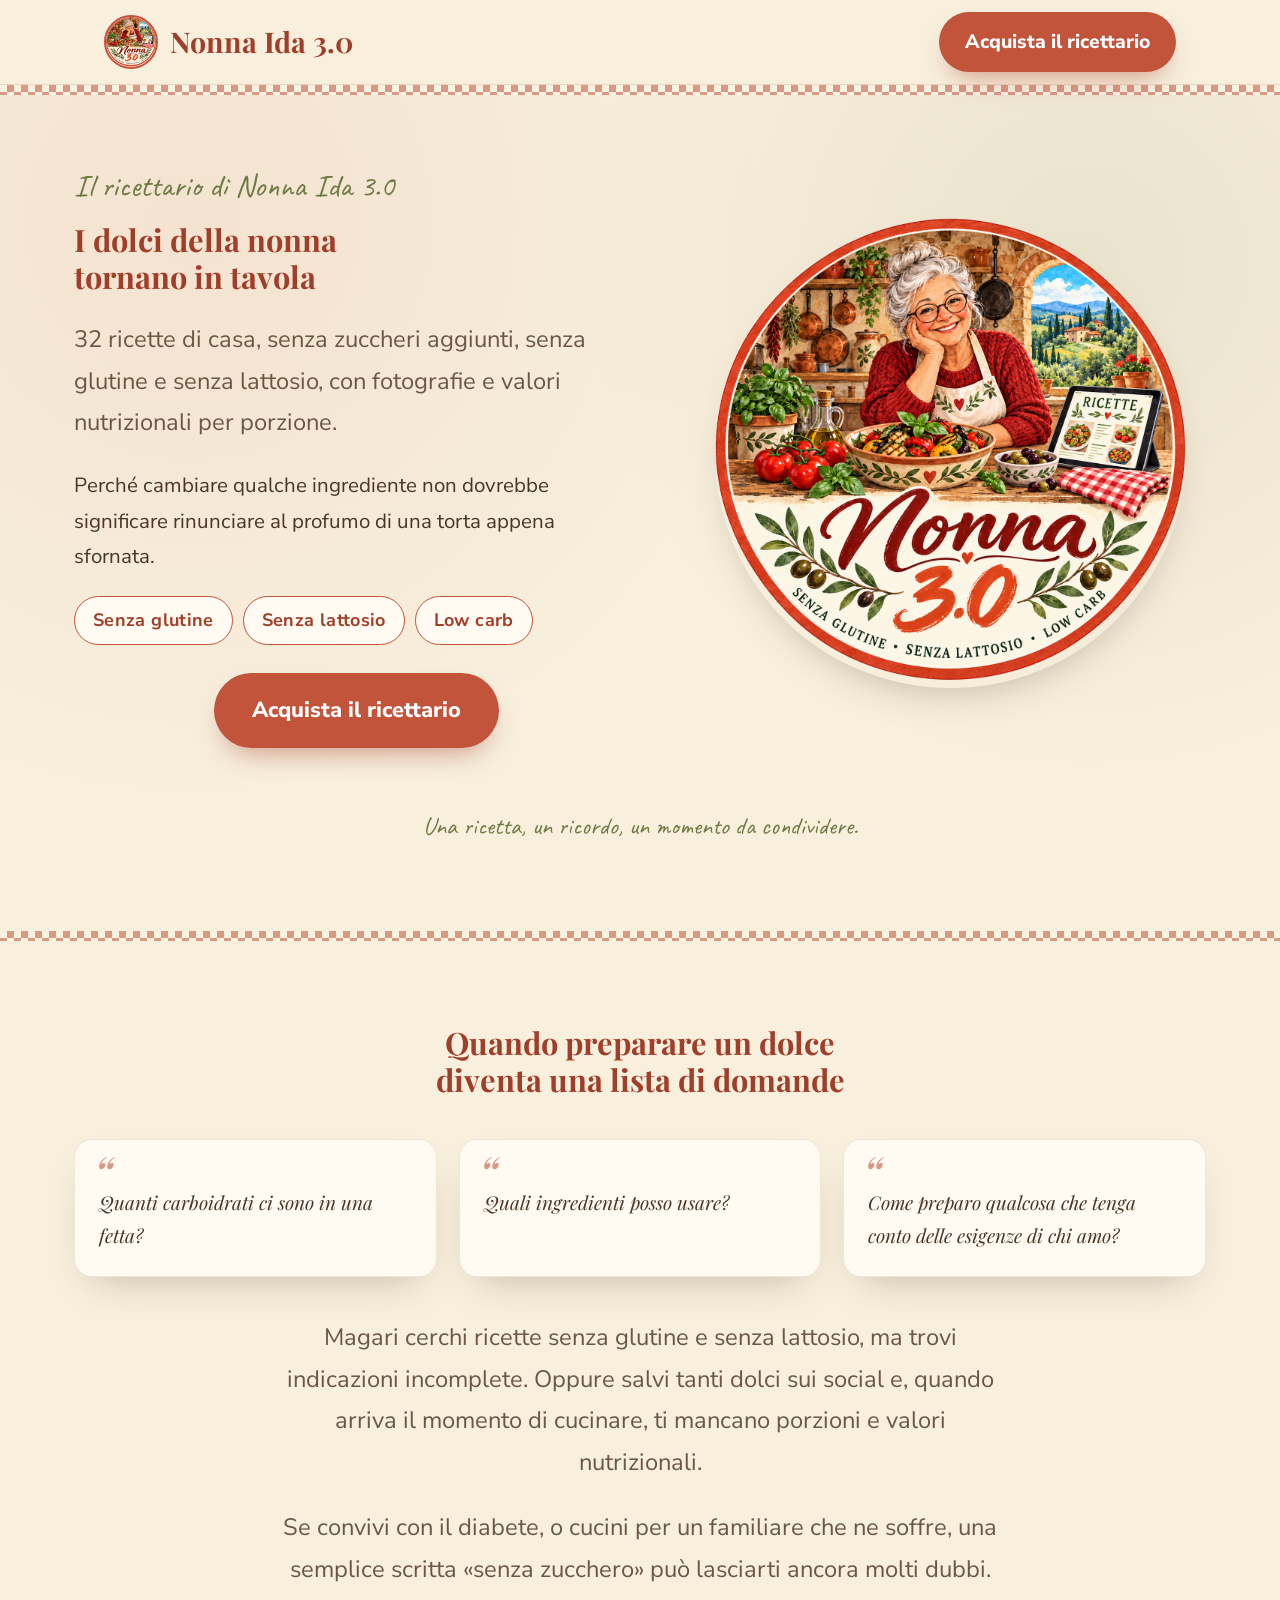
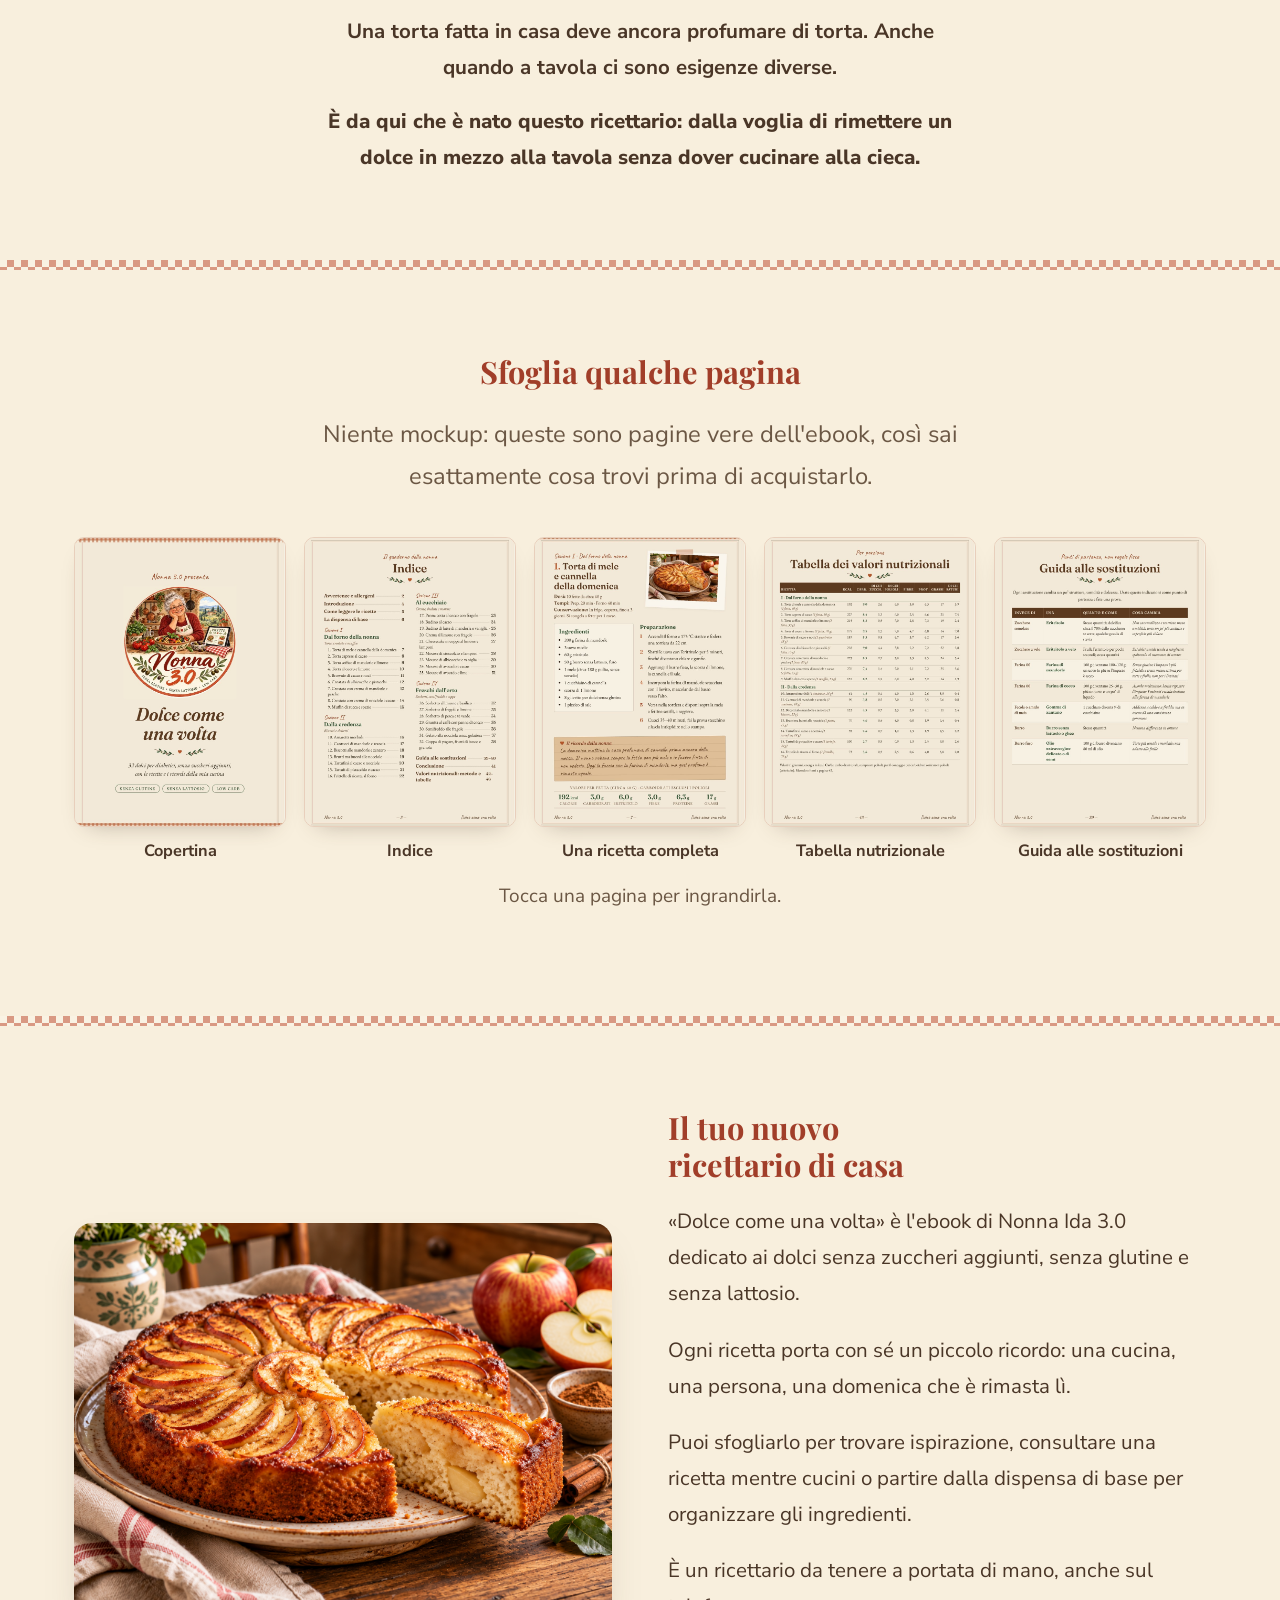
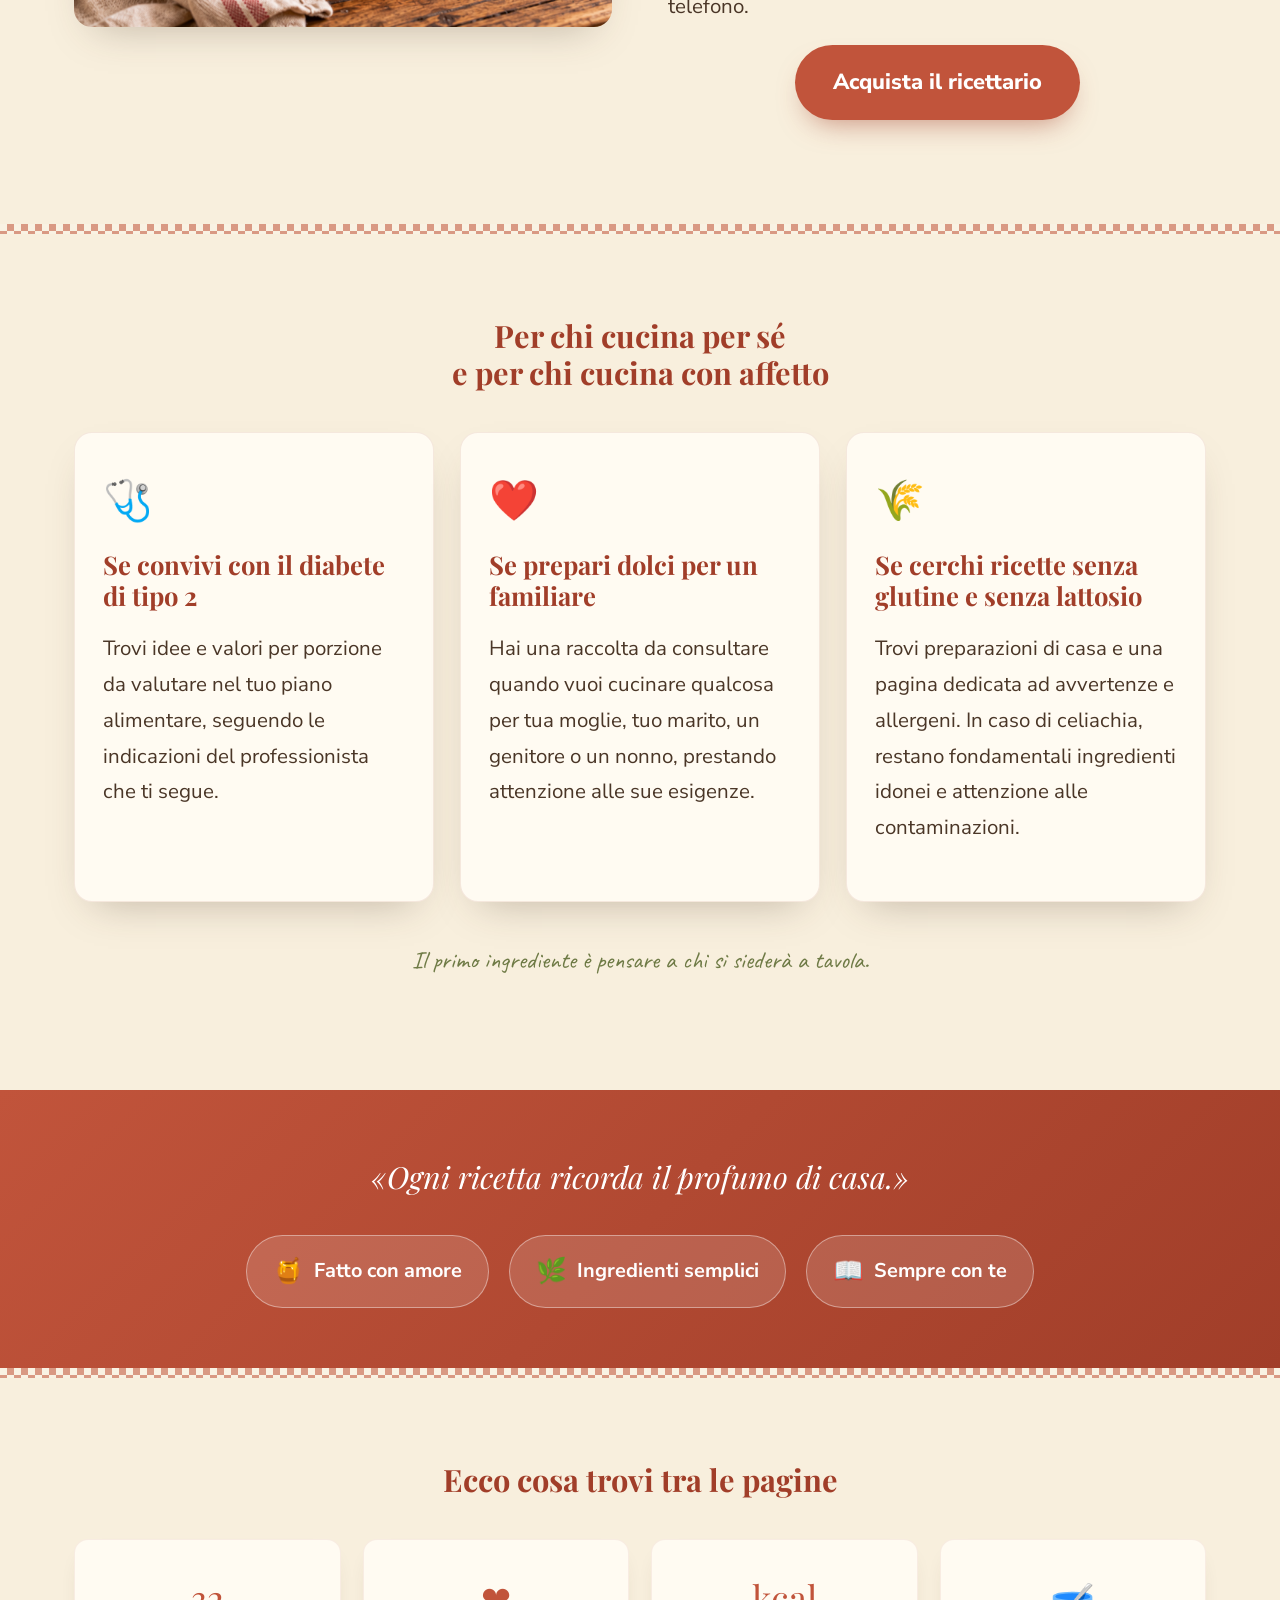
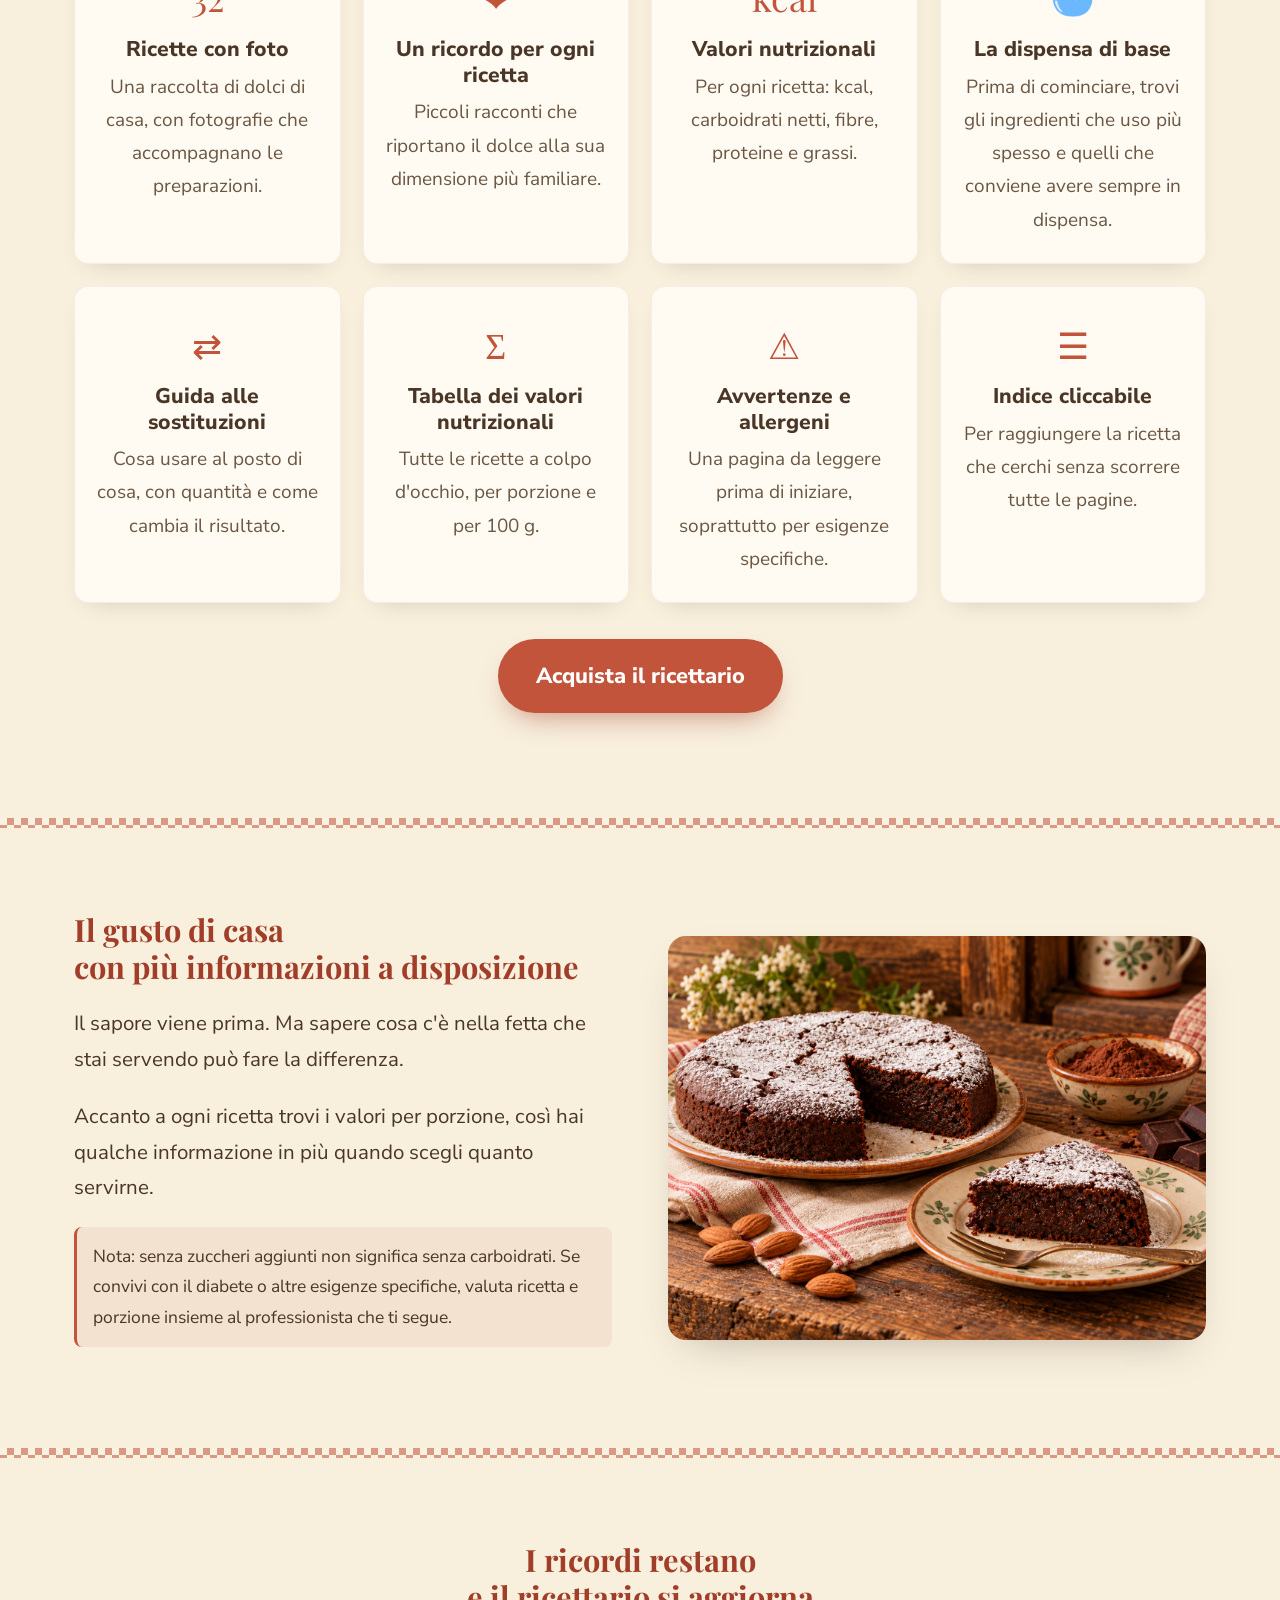
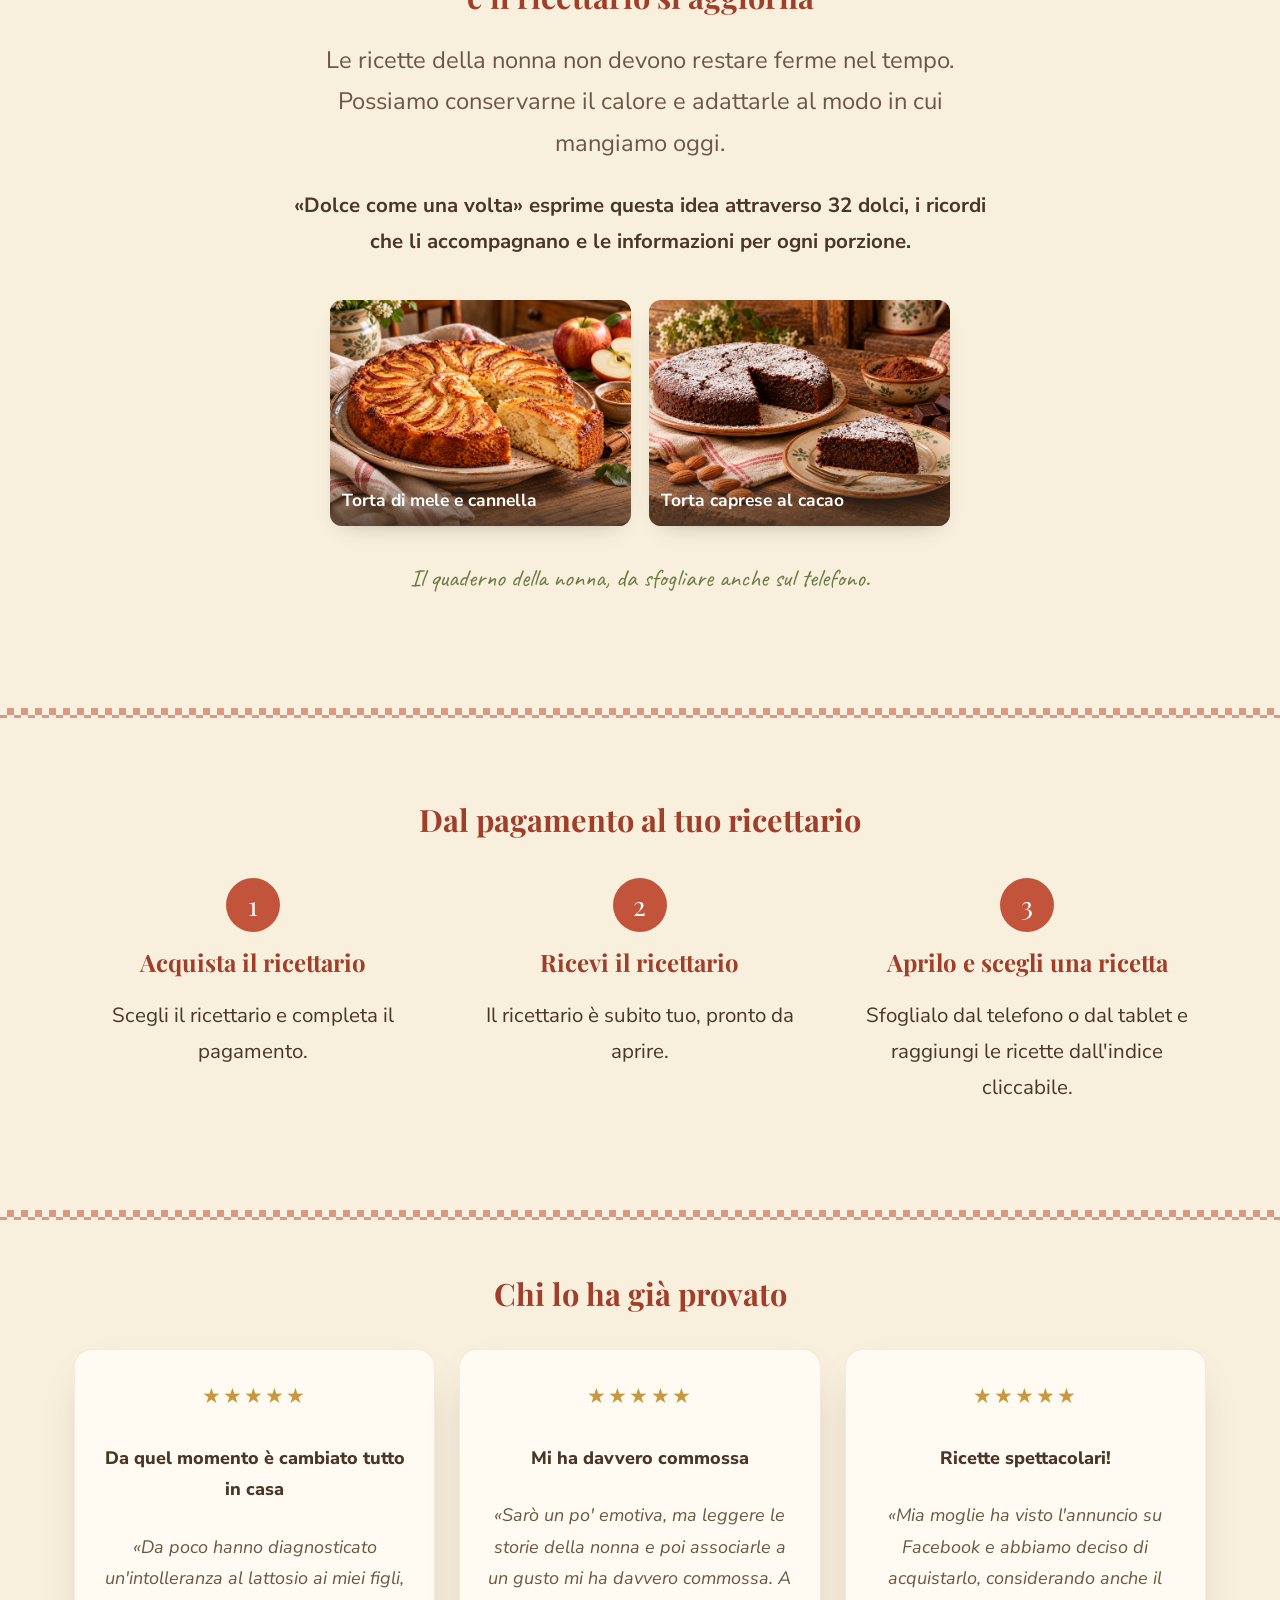
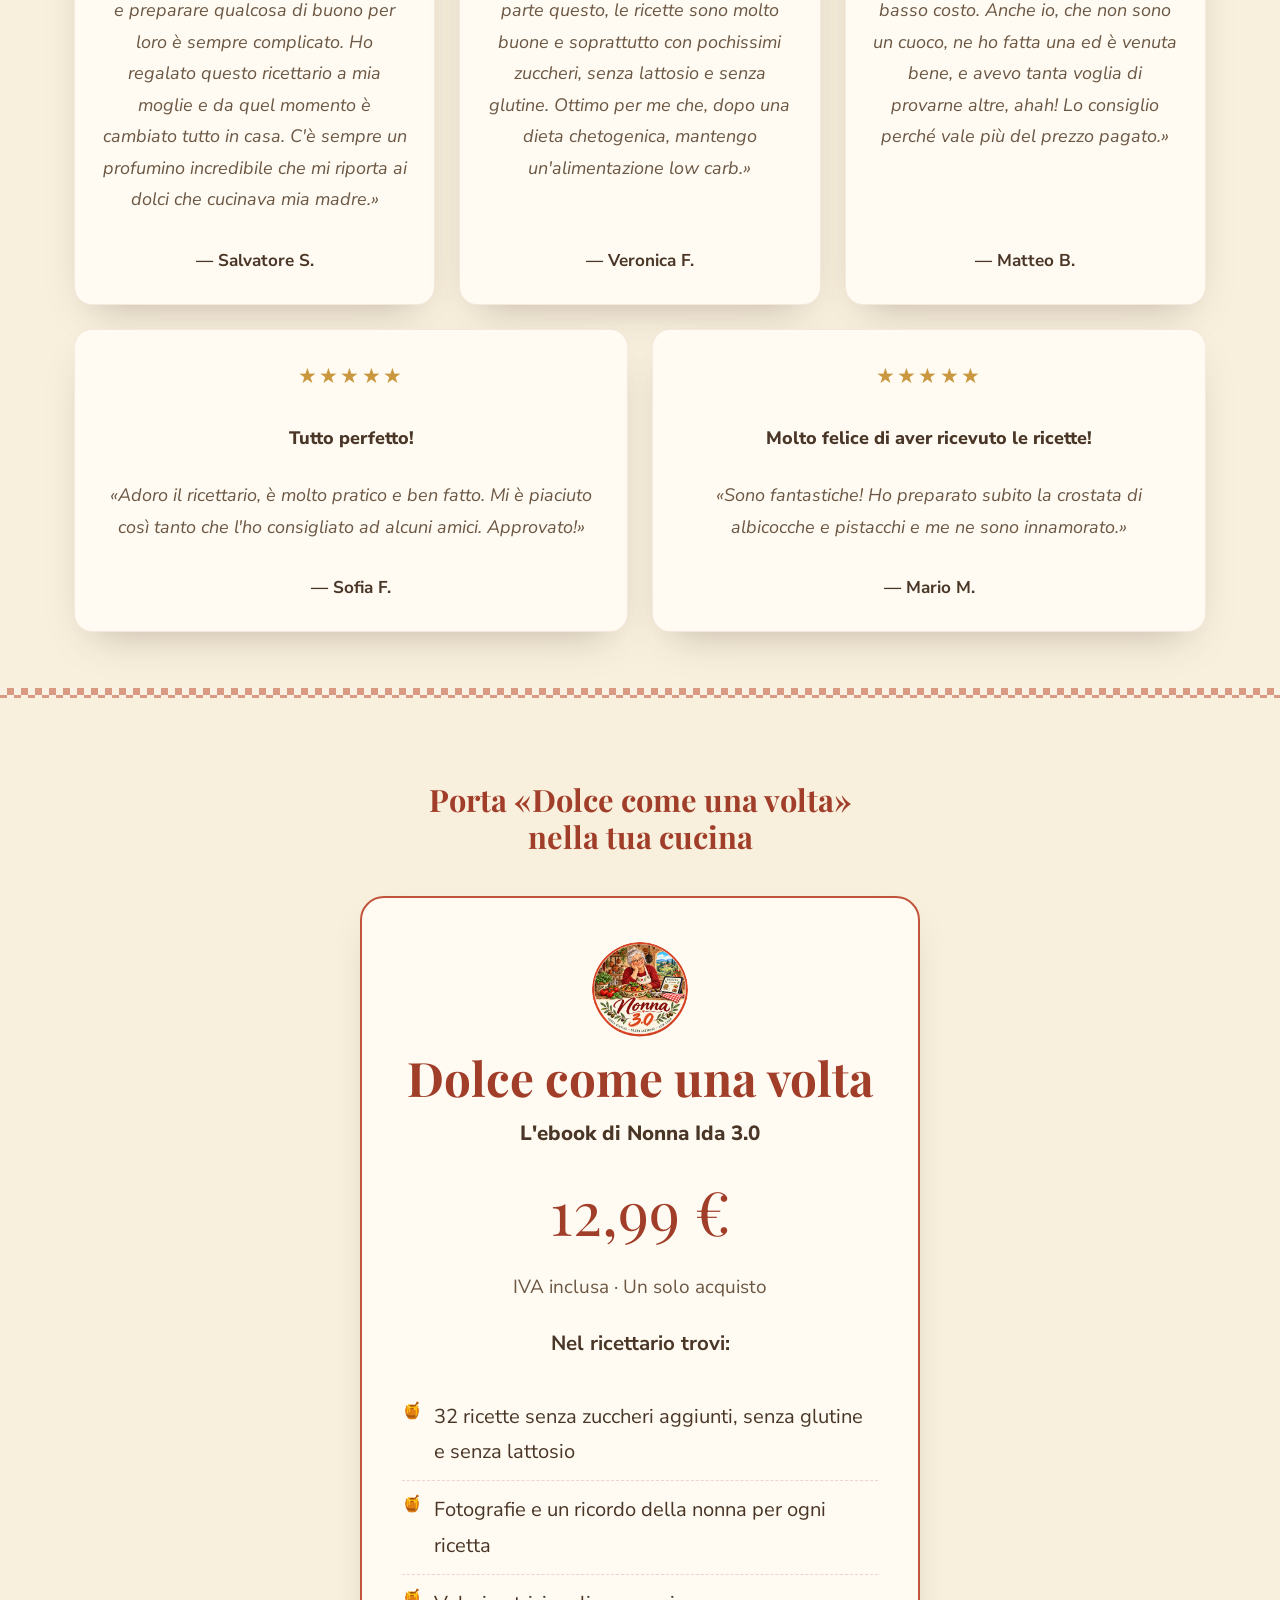
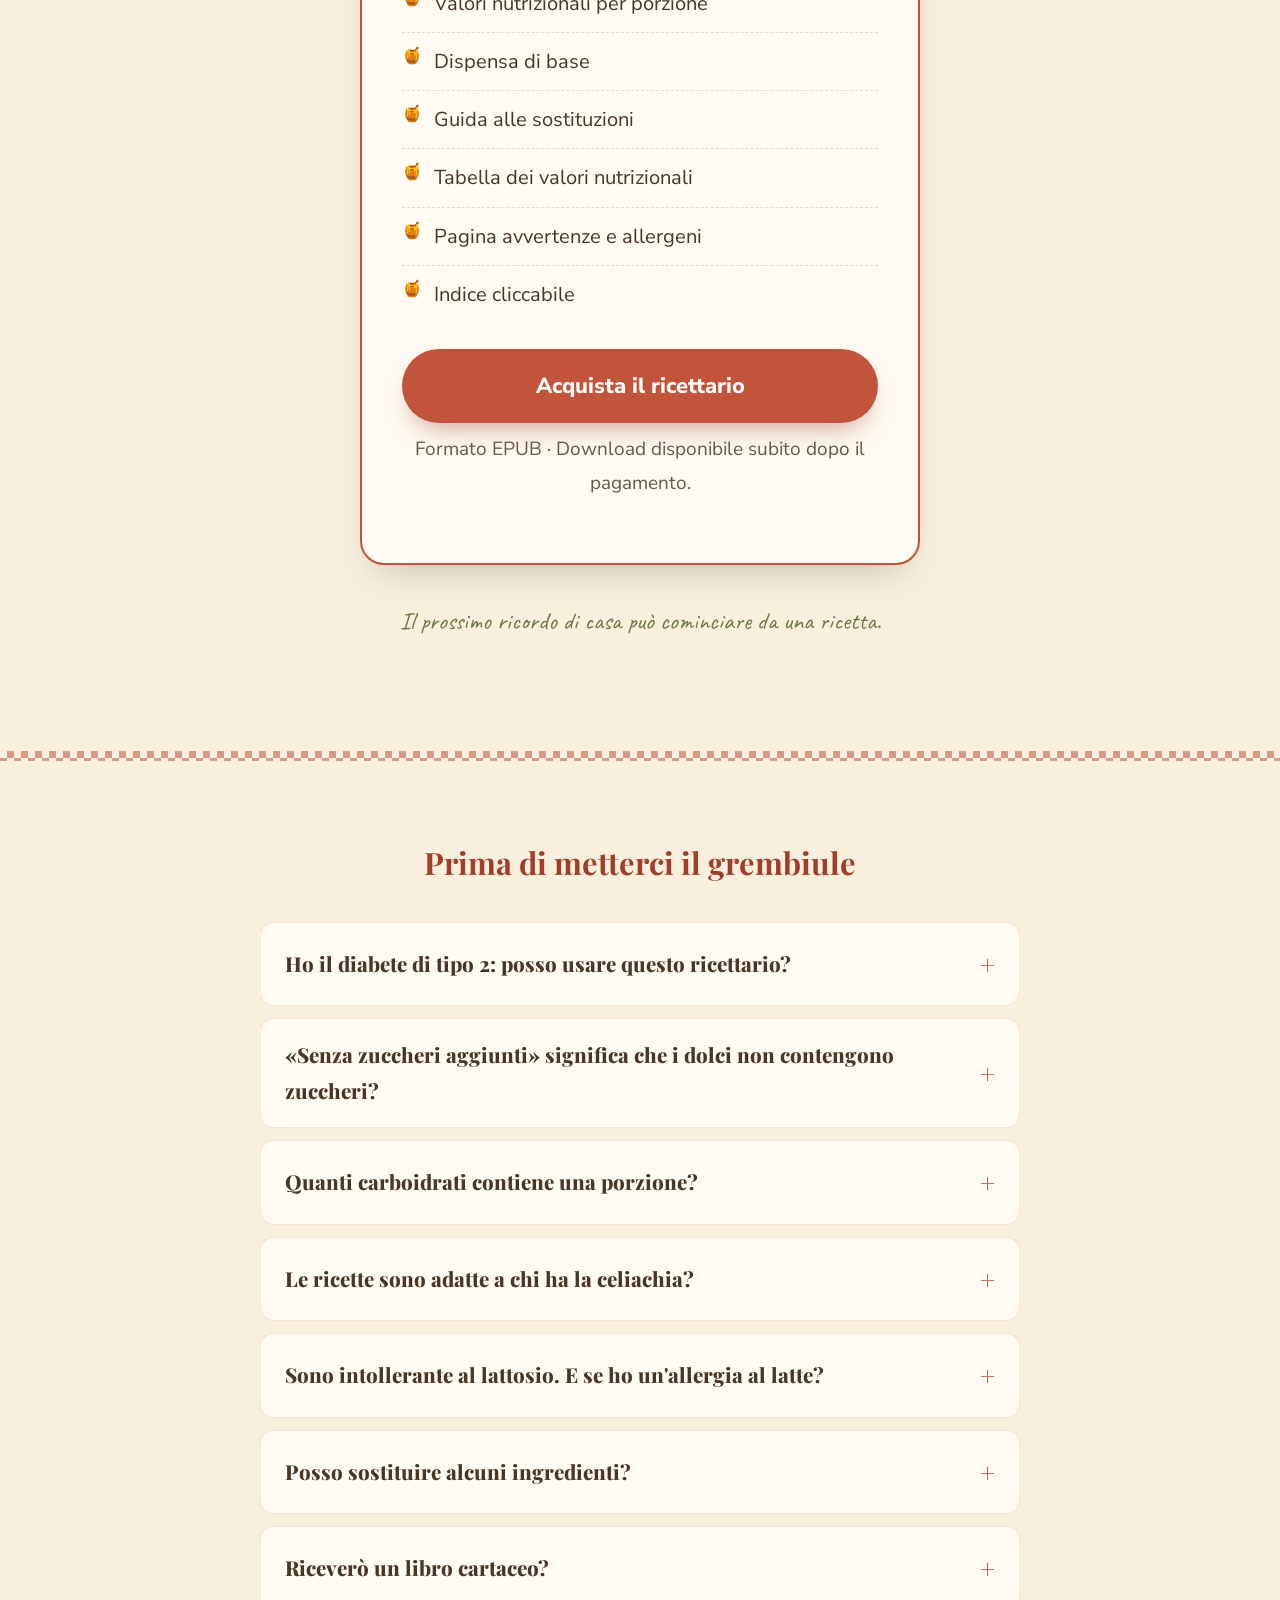
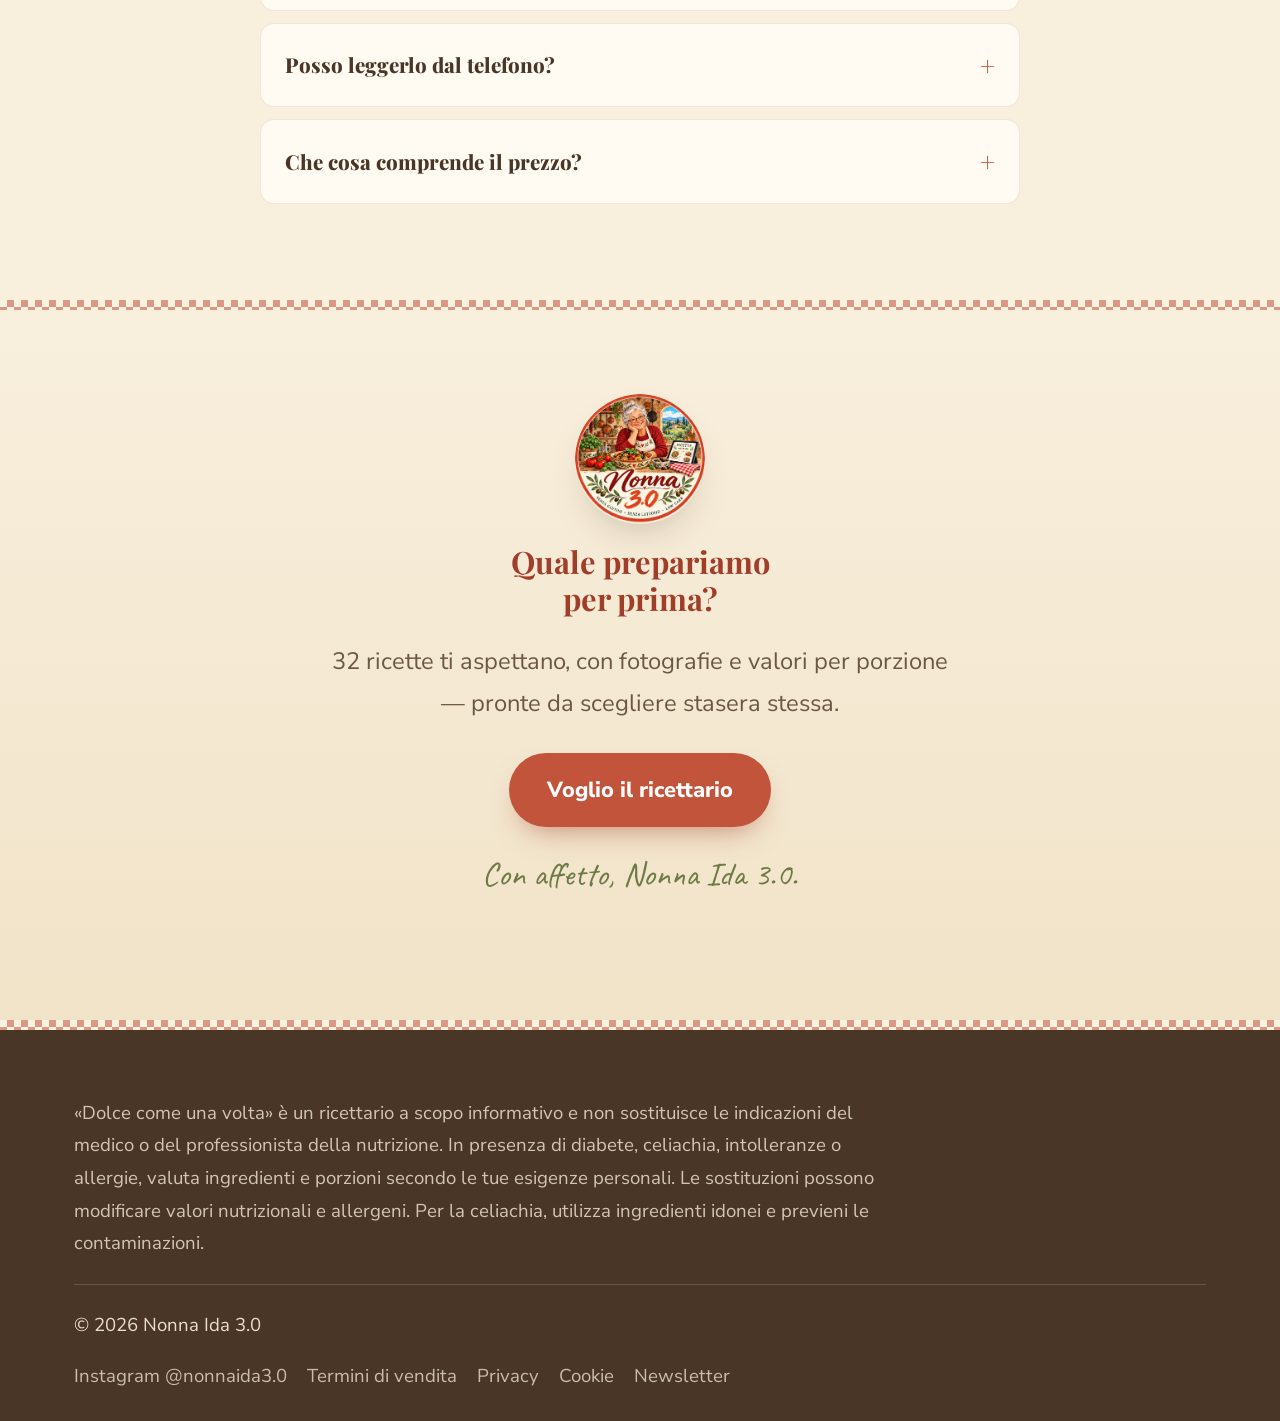
==== commit ae8ea07f: "Activate the newsletter popup with the Brevo sign-up form Co-Authored-By: Claude Sonnet 5.5 <noreply" ====
--- a/dolce-come-una-volta-site/index.html
+++ b/dolce-come-una-volta-site/index.html
@@ -394,13 +394,10 @@
   </div>
 </footer>
 
-<div class="nl-modal" id="nlModal" role="dialog" aria-modal="true" aria-labelledby="nlTitle" hidden>
+<div class="nl-modal" id="nlModal" role="dialog" aria-modal="true" aria-label="Iscrizione alla newsletter" hidden>
   <div class="nl-box">
     <button class="lightbox-close" type="button" aria-label="Chiudi">&times;</button>
-    <p class="nl-eyebrow">La newsletter di Nonna Ida</p>
-    <h2 id="nlTitle">Una lettera dalla nonna, ogni due settimane</h2>
-    <p class="nl-text">Ricette di casa, qualche consiglio e un ricordo da condividere. Lascia la tua email e non perdi la prossima.</p>
-    <iframe id="nlFrame" title="Iscrizione alla newsletter" src="about:blank"></iframe>
+    <iframe id="nlFrame" title="Iscrizione alla newsletter" src="about:blank" scrolling="auto"></iframe>
     <button class="nl-later" type="button">No, grazie</button>
   </div>
 </div>
@@ -439,7 +436,7 @@
 })();
 
 (function(){
-  var NEWSLETTER_URL = '';
+  var NEWSLETTER_URL = 'https://cfb70d03.sibforms.com/v2/serve/[base64]';
   var modal = document.getElementById('nlModal');
   var openLink = document.getElementById('nlOpen');
   if (!NEWSLETTER_URL || !modal) return;
--- a/dolce-come-una-volta-site/styles.css
+++ b/dolce-come-una-volta-site/styles.css
@@ -448,13 +448,10 @@
 .price-card .book-title{font-size:2.5rem;line-height:1.1;margin:4px 0 12px;color:var(--terracotta-dark);}
 
 /* Newsletter popup */
-.nl-modal{position:fixed;inset:0;z-index:110;background:rgba(40,28,20,.78);display:flex;align-items:center;justify-content:center;padding:16px;}
+.nl-modal{position:fixed;inset:0;z-index:110;background:rgba(40,28,20,.78);display:flex;align-items:center;justify-content:center;padding:12px;}
 .nl-modal[hidden]{display:none;}
-.nl-box{position:relative;background:var(--cream-card);border:2px solid var(--terracotta);border-radius:20px;padding:34px 26px 22px;max-width:480px;width:100%;max-height:94vh;overflow:auto;text-align:center;box-shadow:0 24px 60px rgba(0,0,0,.45);}
-.nl-box .lightbox-close{position:absolute;top:10px;right:10px;width:42px;height:42px;font-size:1.7rem;box-shadow:none;}
-.nl-eyebrow{font-family:'Caveat',cursive;font-size:1.5rem;color:var(--olive);margin:0;}
-.nl-box h2{font-size:1.6rem;margin:2px 0 10px;}
-.nl-text{font-size:1rem;color:var(--brown-soft);margin:0 0 6px;}
-.nl-box iframe{width:100%;height:400px;border:0;display:block;}
-.nl-later{background:none;border:0;color:var(--brown-soft);text-decoration:underline;cursor:pointer;font:inherit;font-size:.9rem;padding:8px;}
+.nl-box{position:relative;display:flex;flex-direction:column;background:#e9dcc3;border-radius:20px;max-width:520px;width:100%;height:min(1020px,94vh);overflow:hidden;box-shadow:0 24px 60px rgba(0,0,0,.45);}
+.nl-box .lightbox-close{position:absolute;top:10px;right:10px;z-index:2;width:42px;height:42px;font-size:1.7rem;box-shadow:none;}
+.nl-box iframe{flex:1;min-height:0;width:100%;border:0;display:block;}
+.nl-later{background:none;border:0;color:var(--brown-soft);text-decoration:underline;cursor:pointer;font:inherit;font-size:.9rem;padding:8px 8px 12px;}
 @media (max-width:520px){.price-card .book-title{font-size:2.05rem;}}
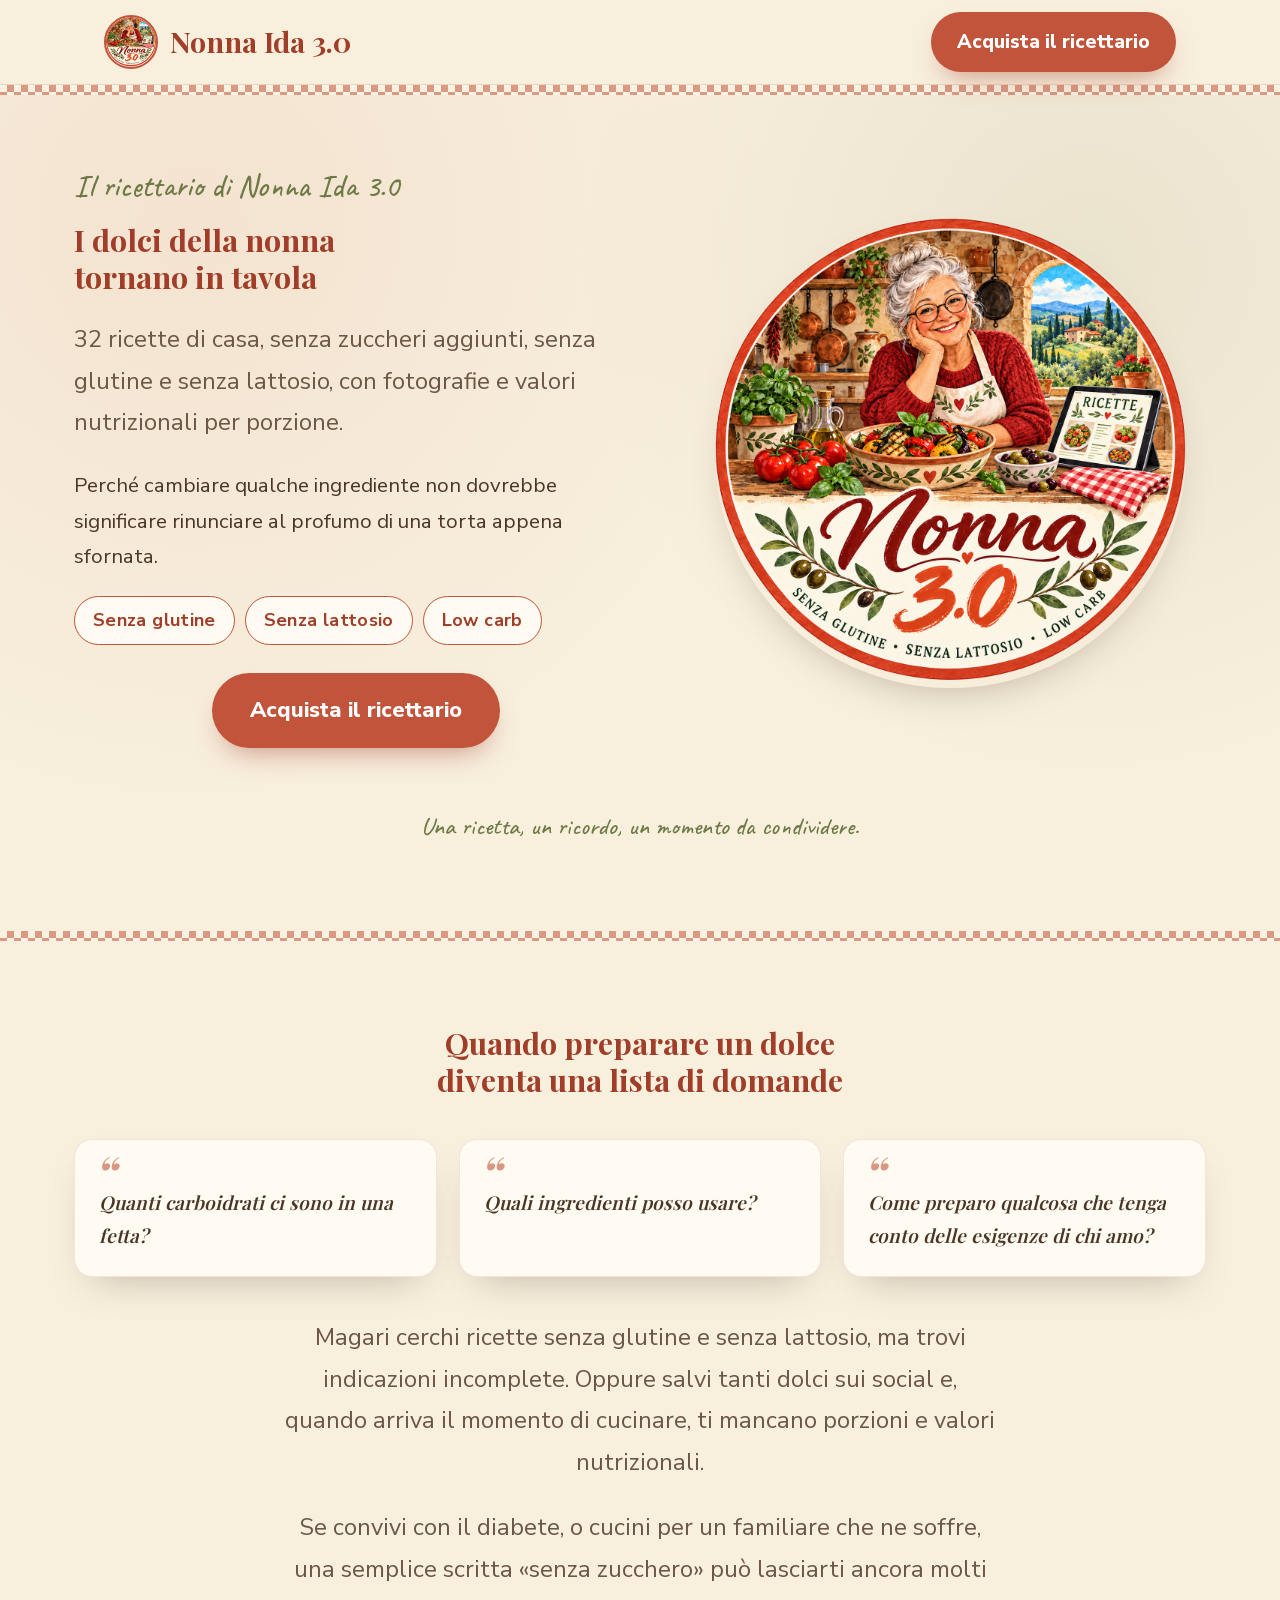
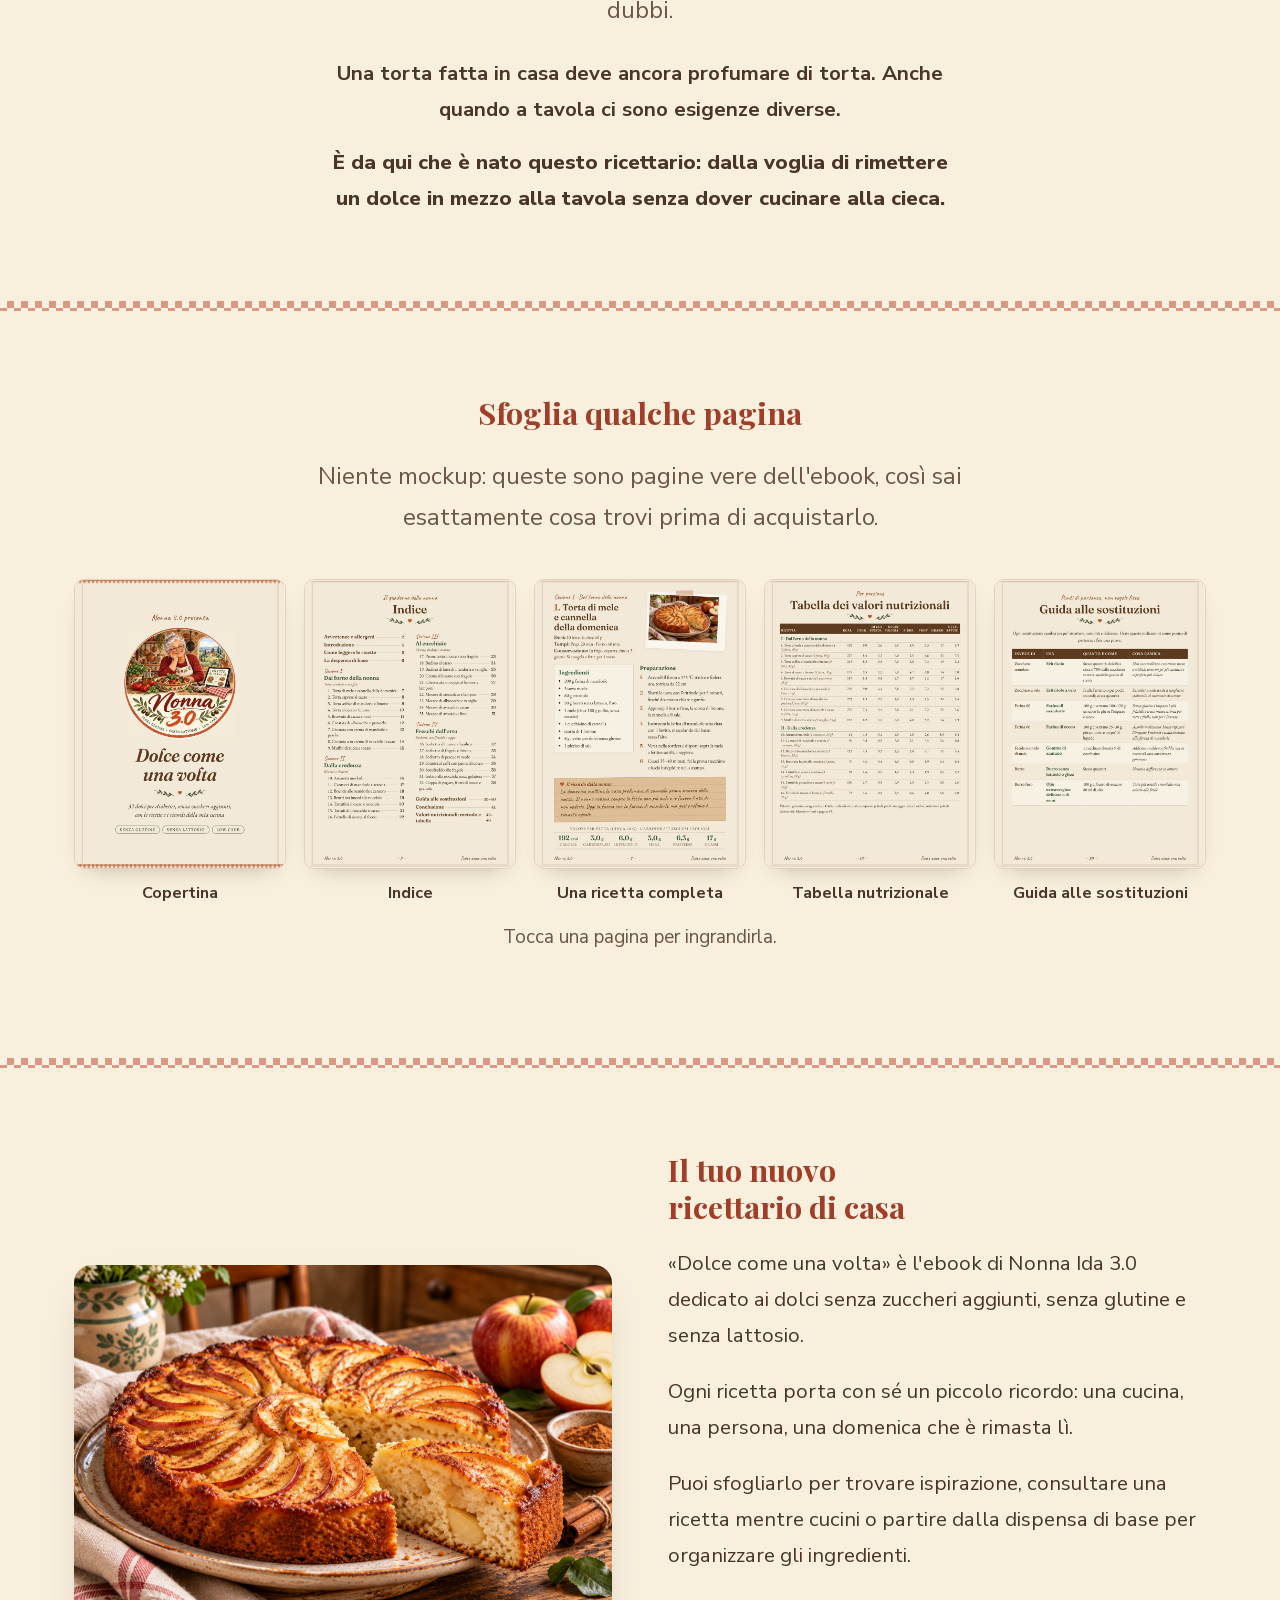
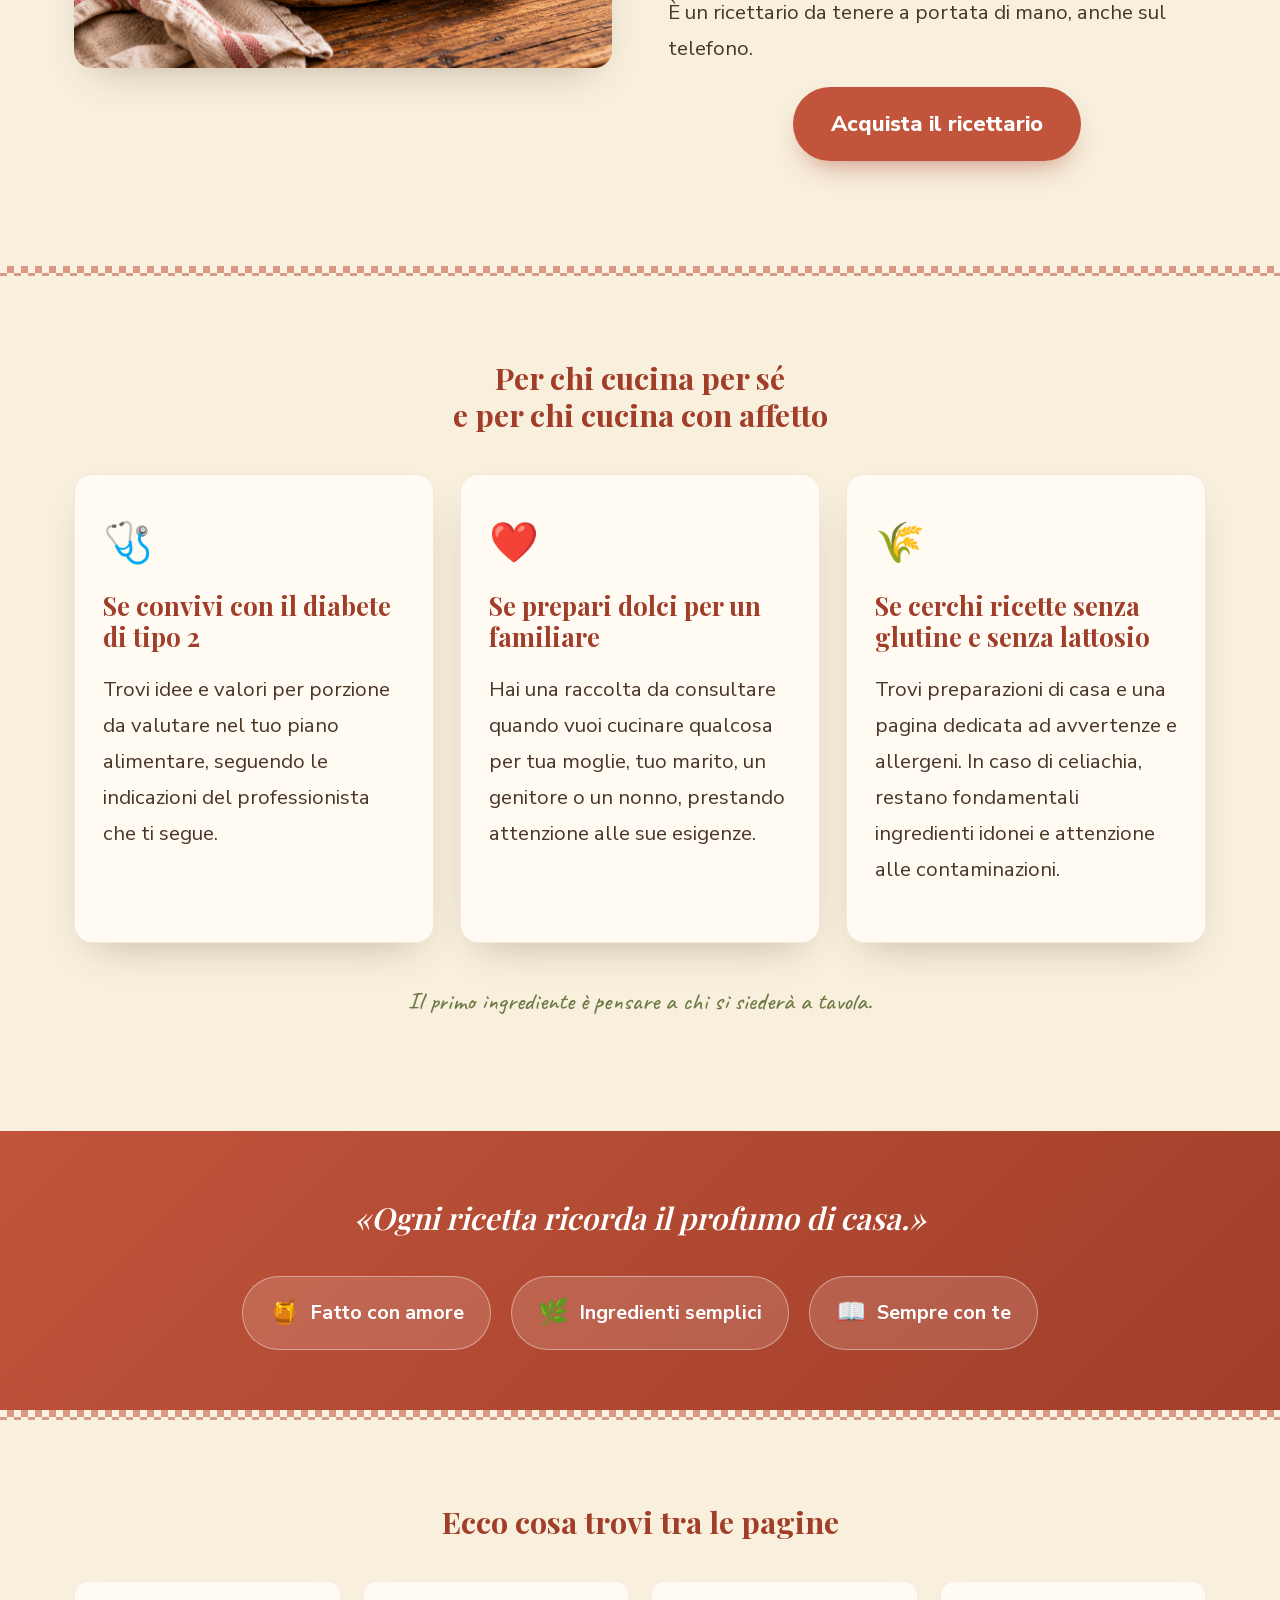
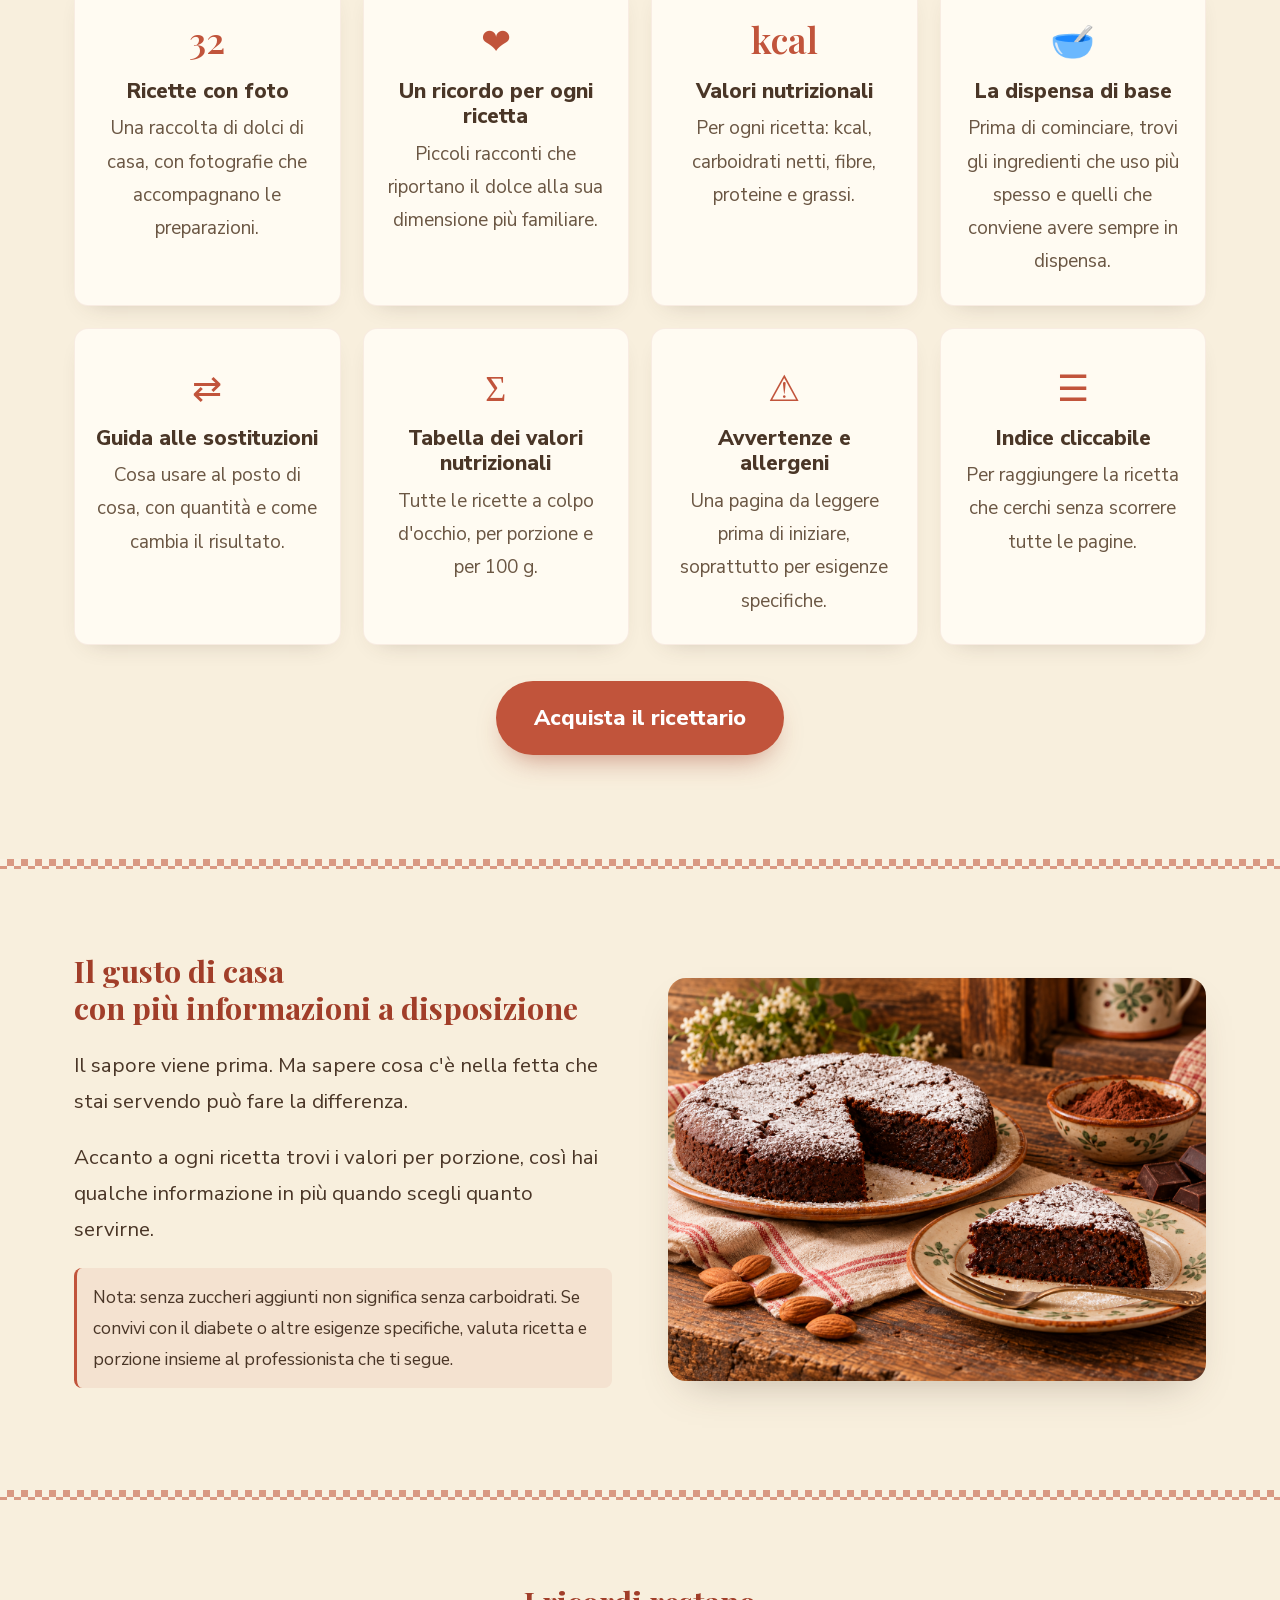
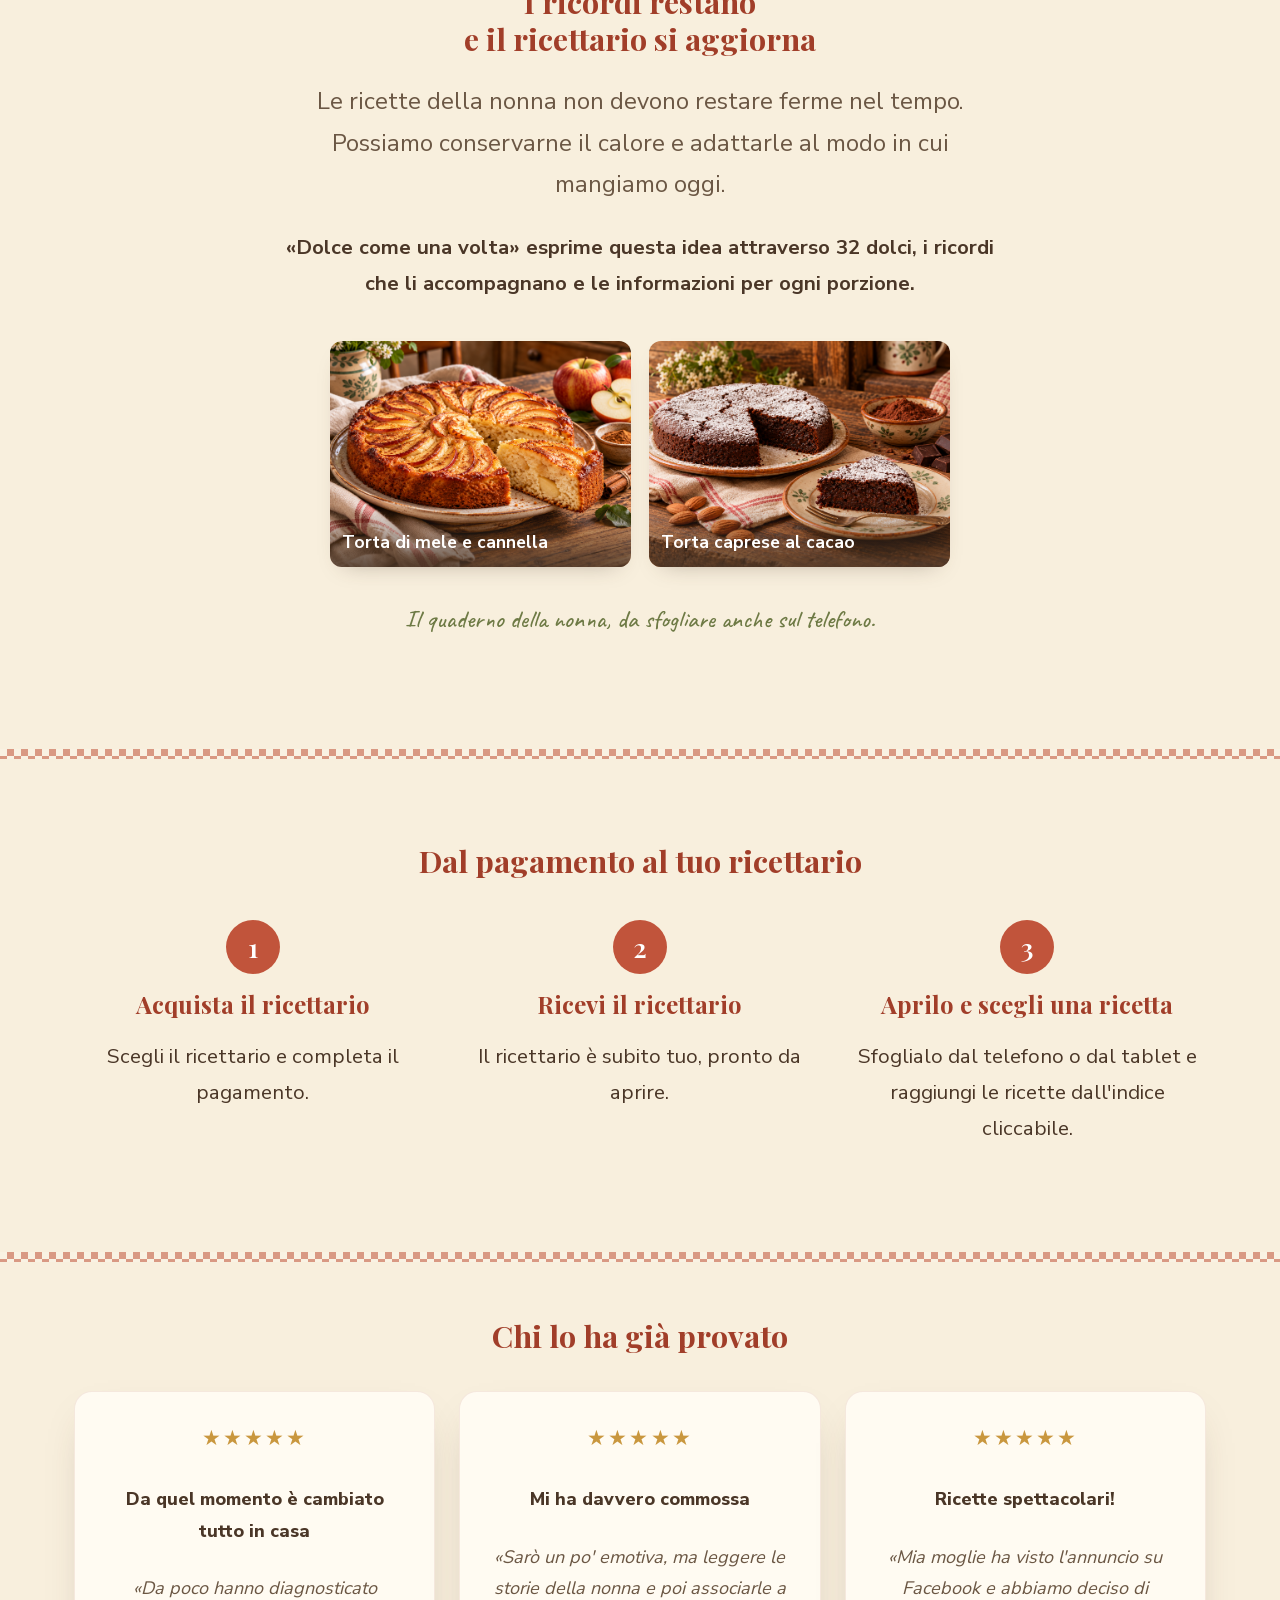
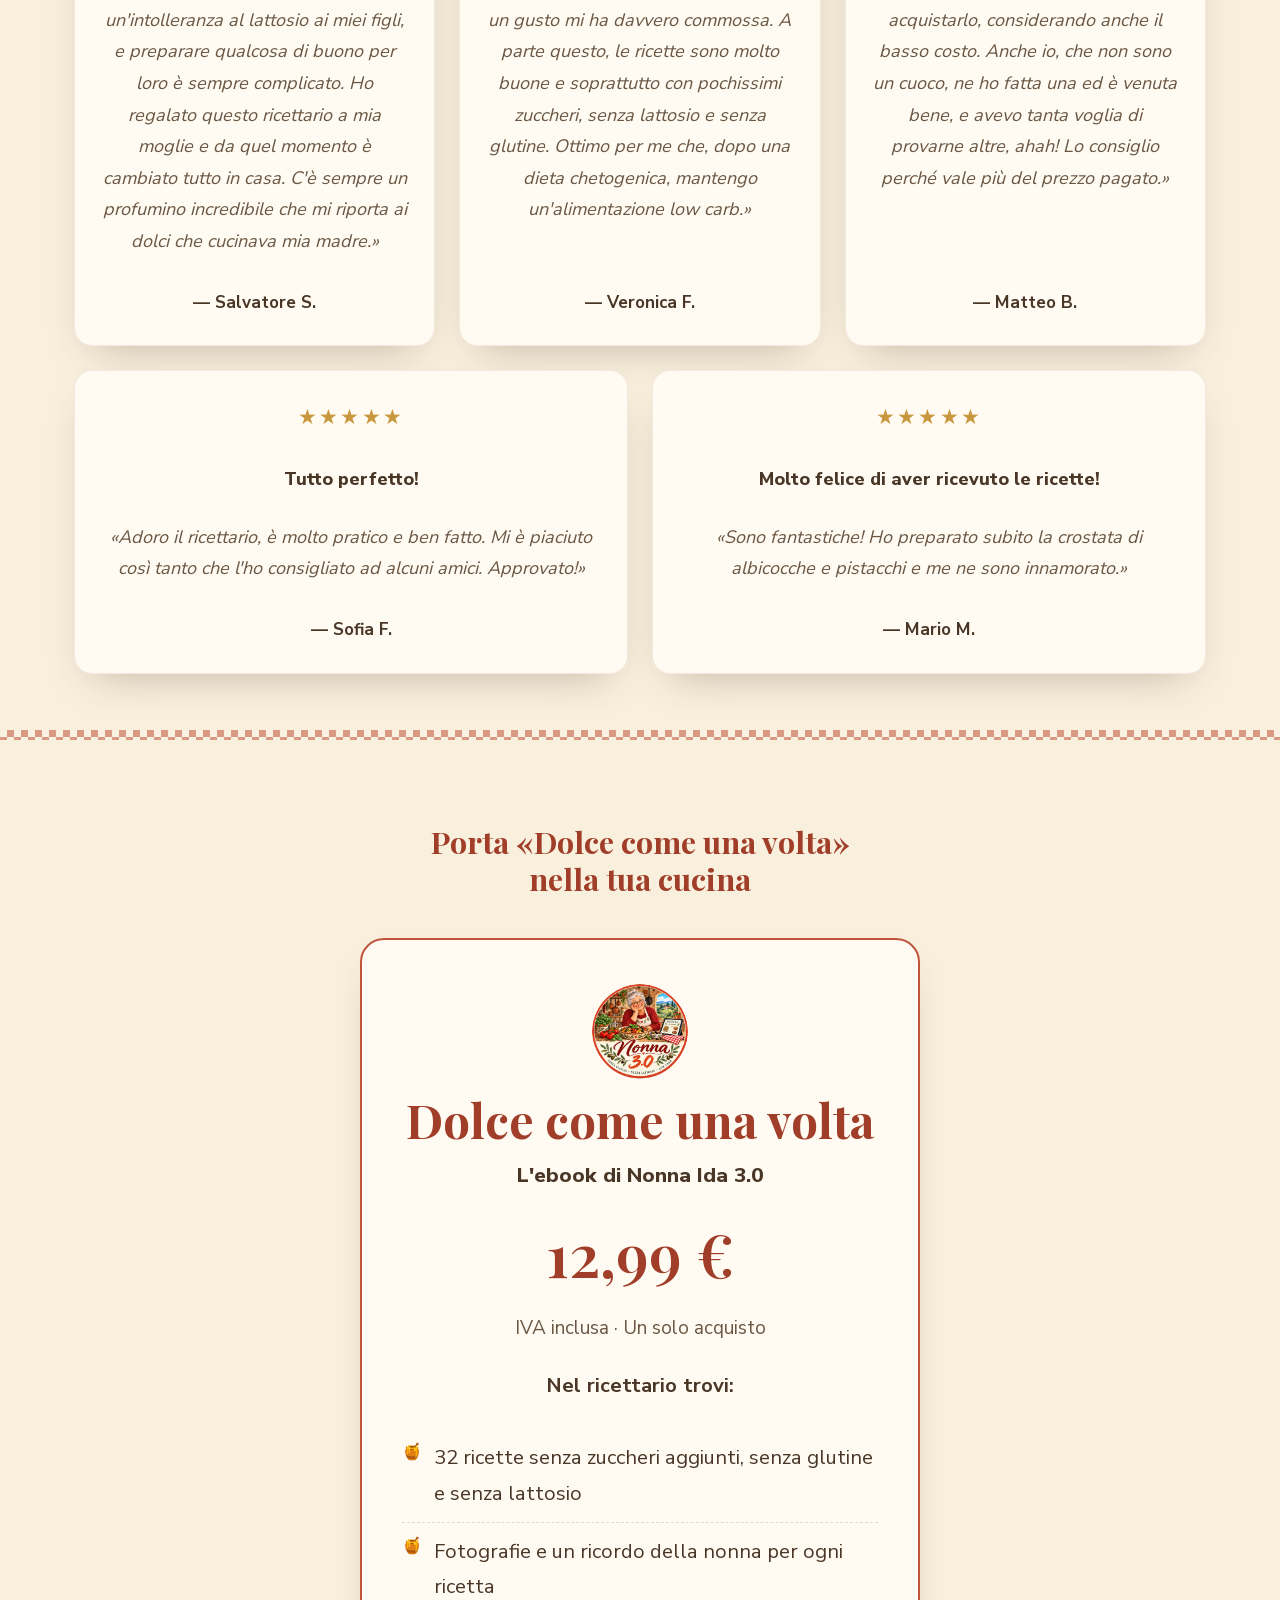
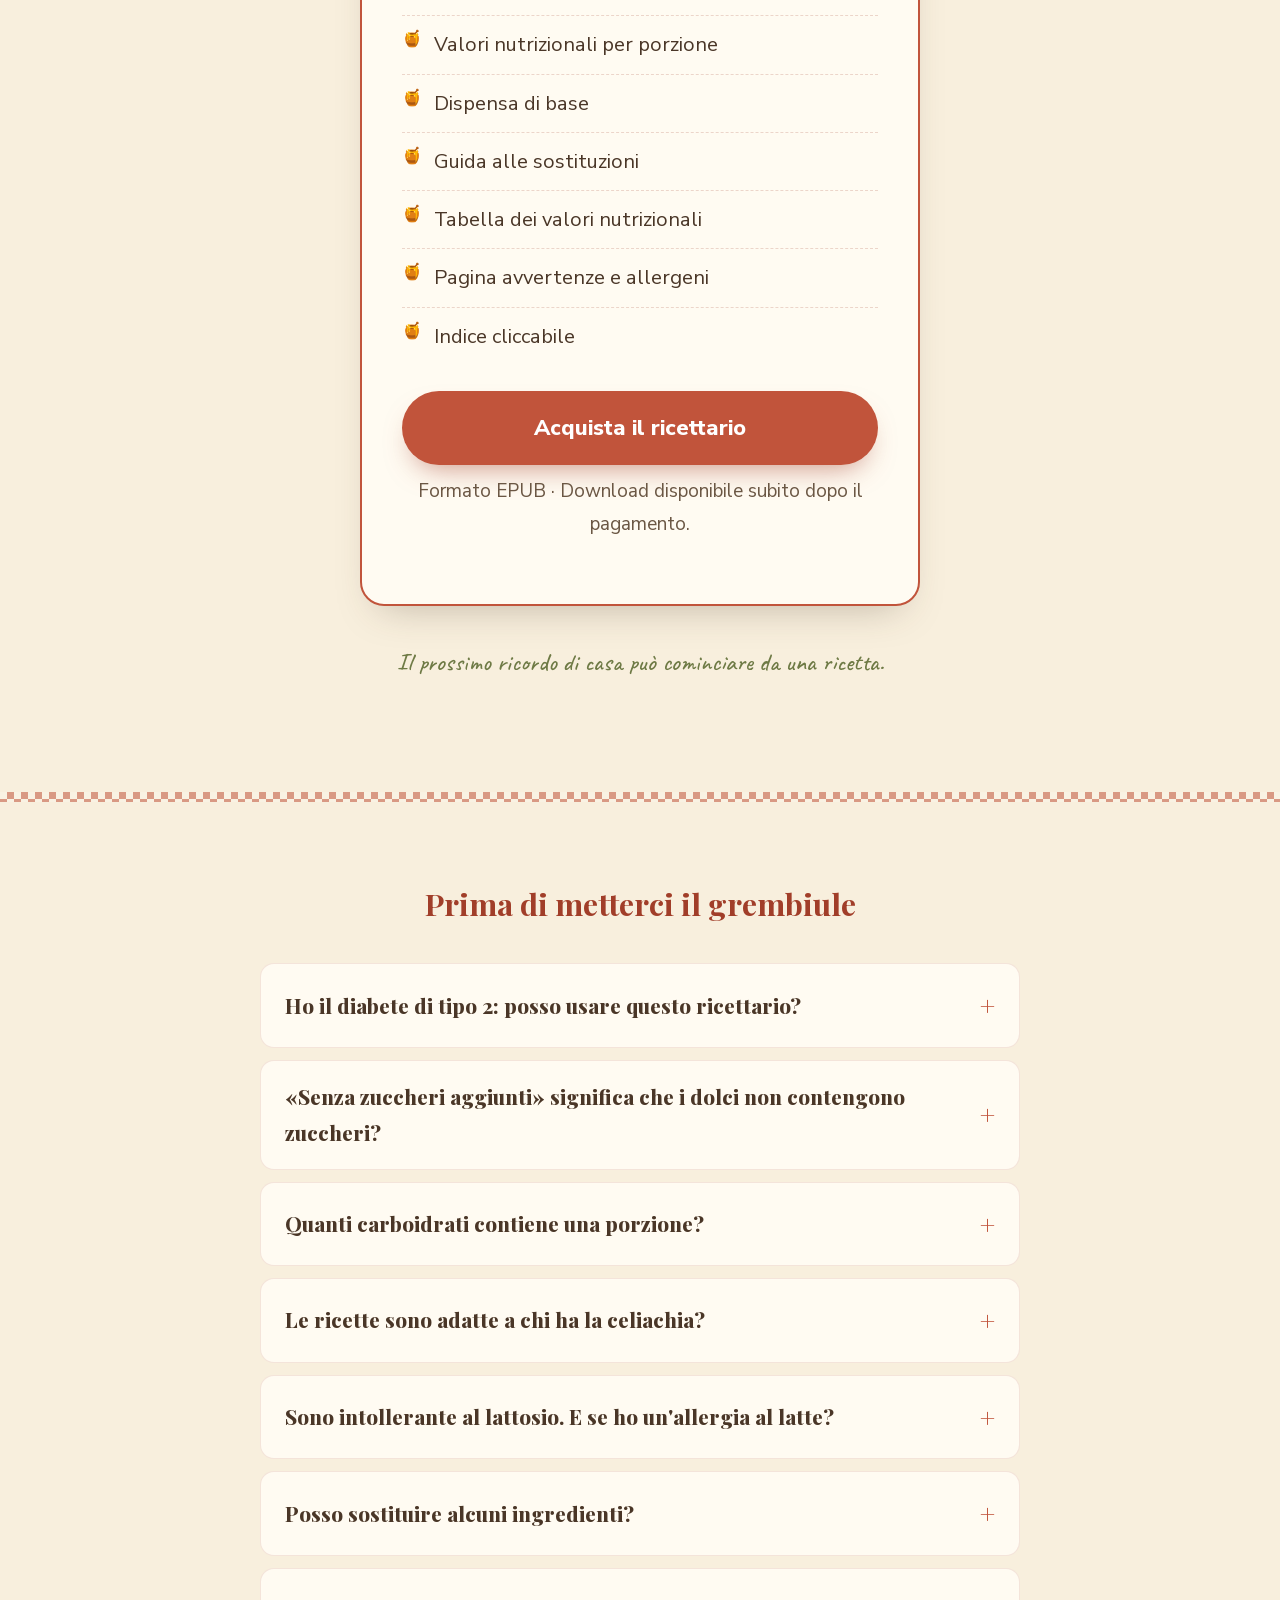
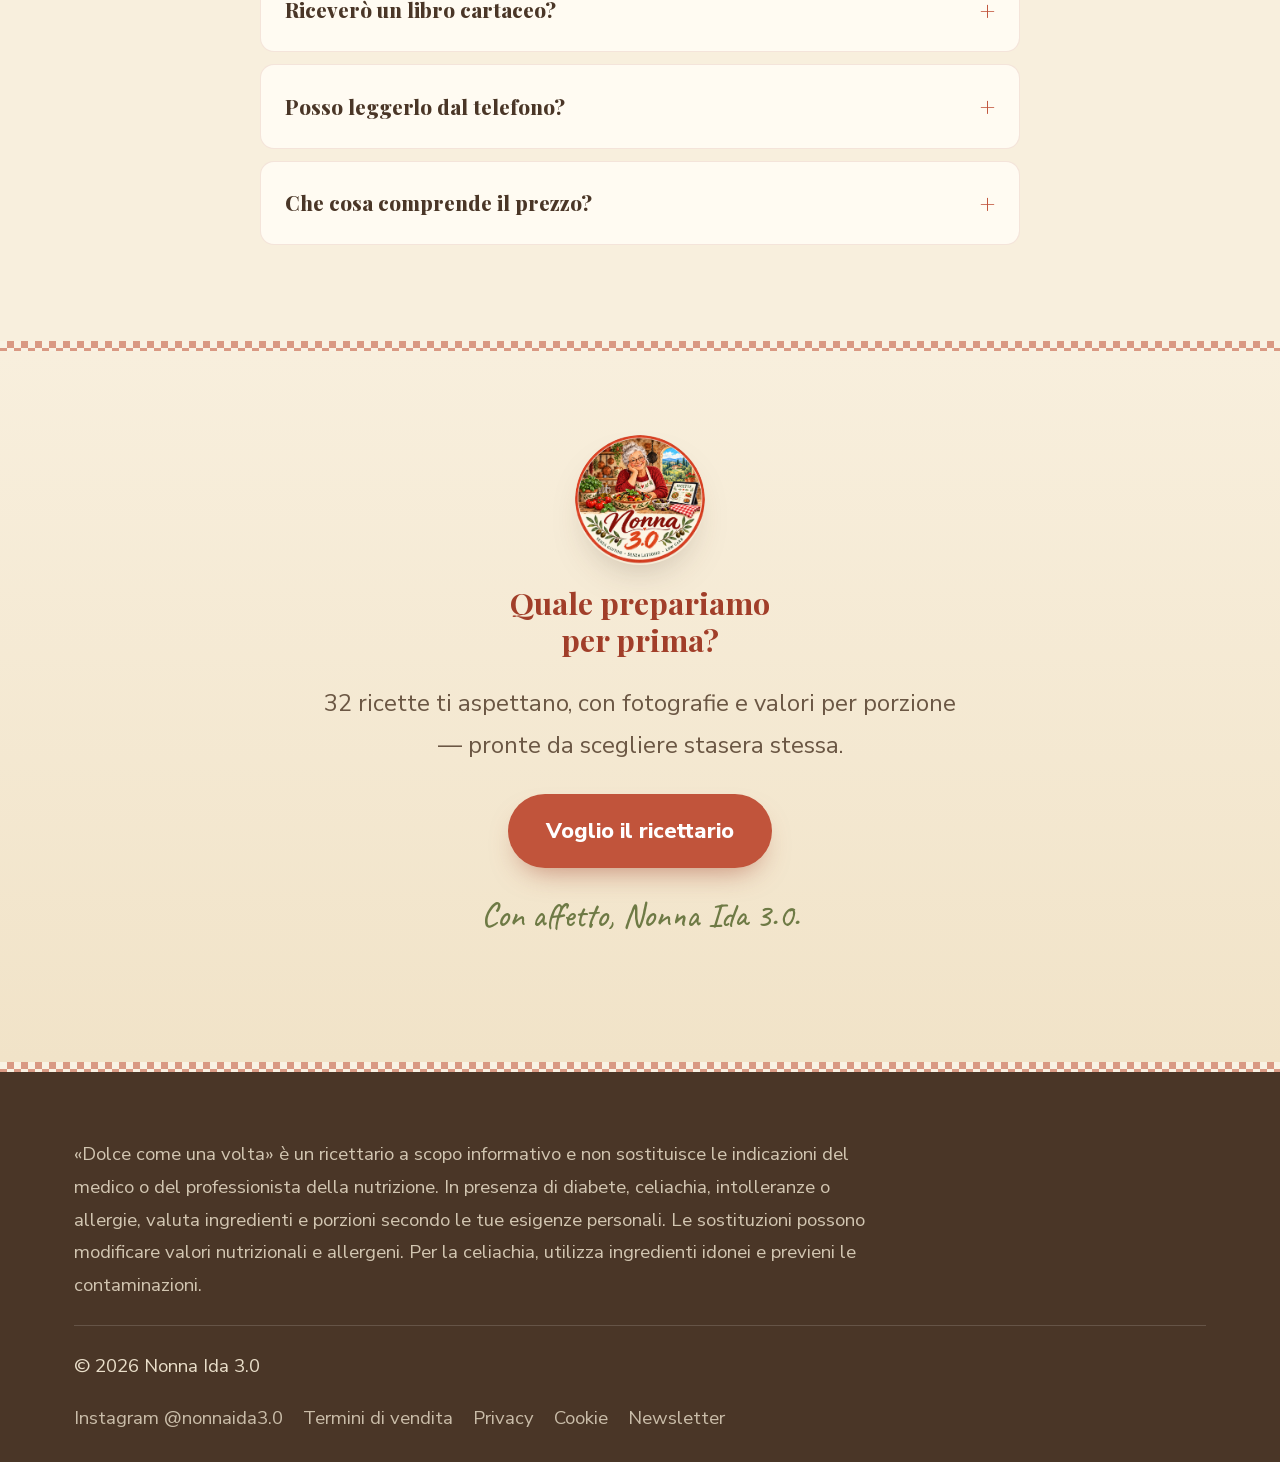
==== commit dc2c10b6: "Add sales terms and cookie pages, link footer, self-host fonts Co-Authored-By: Claude Sonnet 5.5 <no" ====
--- a/dolce-come-una-volta-site/index.html
+++ b/dolce-come-una-volta-site/index.html
@@ -6,9 +6,7 @@
 <title>Dolce come una volta — Nonna Ida 3.0</title>
 <meta name="description" content="L'ebook di Nonna Ida 3.0: 32 ricette di dolci senza zuccheri aggiunti, senza glutine e senza lattosio, con i valori nutrizionali di ogni porzione.">
 <link rel="icon" href="images/badge.jpeg.png">
-<link rel="preconnect" href="https://fonts.googleapis.com">
-<link rel="preconnect" href="https://fonts.gstatic.com" crossorigin>
-<link href="https://fonts.googleapis.com/css2?family=Playfair+Display:wght@600;700;800&family=Caveat:wght@500;600&family=Nunito+Sans:wght@400;600;700;800&display=swap" rel="stylesheet">
+<link rel="stylesheet" href="fonts/fonts.css">
 <link rel="stylesheet" href="styles.css">
 </head>
 <body>
@@ -386,9 +384,9 @@
     <p>© 2026 Nonna Ida 3.0</p>
     <div class="foot-links">
       <a href="https://www.instagram.com/nonnaida3.0/" target="_blank" rel="noopener">Instagram @nonnaida3.0</a>
-      <a href="#">Termini di vendita</a>
-      <a href="#">Privacy</a>
-      <a href="#">Cookie</a>
+      <a href="termini.html">Termini di vendita</a>
+      <a href="privacy.html">Privacy</a>
+      <a href="cookie.html">Cookie</a>
       <a href="#" id="nlOpen" hidden>Newsletter</a>
     </div>
   </div>
--- a/dolce-come-una-volta-site/fonts/fonts.css
+++ b/dolce-come-una-volta-site/fonts/fonts.css
@@ -0,0 +1,170 @@
+/* latin-ext */
+@font-face {
+  font-family: 'Caveat';
+  font-style: normal;
+  font-weight: 500;
+  font-display: swap;
+  src: url(f6b22675792.woff2) format('woff2');
+  unicode-range: U+0100-02BA, U+02BD-02C5, U+02C7-02CC, U+02CE-02D7, U+02DD-02FF, U+0304, U+0308, U+0329, U+1D00-1DBF, U+1E00-1E9F, U+1EF2-1EFF, U+2020, U+20A0-20AB, U+20AD-20C4, U+2113, U+2C60-2C7F, U+A720-A7FF;
+}
+/* latin */
+@font-face {
+  font-family: 'Caveat';
+  font-style: normal;
+  font-weight: 500;
+  font-display: swap;
+  src: url(f4230ff7b3d.woff2) format('woff2');
+  unicode-range: U+0000-00FF, U+0131, U+0152-0153, U+02BB-02BC, U+02C6, U+02DA, U+02DC, U+0304, U+0308, U+0329, U+2000-206F, U+20AC, U+2122, U+2191, U+2193, U+2212, U+2215, U+FEFF, U+FFFD;
+}
+/* latin-ext */
+@font-face {
+  font-family: 'Caveat';
+  font-style: normal;
+  font-weight: 600;
+  font-display: swap;
+  src: url(f6b22675792.woff2) format('woff2');
+  unicode-range: U+0100-02BA, U+02BD-02C5, U+02C7-02CC, U+02CE-02D7, U+02DD-02FF, U+0304, U+0308, U+0329, U+1D00-1DBF, U+1E00-1E9F, U+1EF2-1EFF, U+2020, U+20A0-20AB, U+20AD-20C4, U+2113, U+2C60-2C7F, U+A720-A7FF;
+}
+/* latin */
+@font-face {
+  font-family: 'Caveat';
+  font-style: normal;
+  font-weight: 600;
+  font-display: swap;
+  src: url(f4230ff7b3d.woff2) format('woff2');
+  unicode-range: U+0000-00FF, U+0131, U+0152-0153, U+02BB-02BC, U+02C6, U+02DA, U+02DC, U+0304, U+0308, U+0329, U+2000-206F, U+20AC, U+2122, U+2191, U+2193, U+2212, U+2215, U+FEFF, U+FFFD;
+}
+/* latin-ext */
+@font-face {
+  font-family: 'Nunito Sans';
+  font-style: normal;
+  font-weight: 400;
+  font-stretch: 100%;
+  font-display: swap;
+  src: url(f619281128c.woff2) format('woff2');
+  unicode-range: U+0100-02BA, U+02BD-02C5, U+02C7-02CC, U+02CE-02D7, U+02DD-02FF, U+0304, U+0308, U+0329, U+1D00-1DBF, U+1E00-1E9F, U+1EF2-1EFF, U+2020, U+20A0-20AB, U+20AD-20C4, U+2113, U+2C60-2C7F, U+A720-A7FF;
+}
+/* latin */
+@font-face {
+  font-family: 'Nunito Sans';
+  font-style: normal;
+  font-weight: 400;
+  font-stretch: 100%;
+  font-display: swap;
+  src: url(f9ad6ba4387.woff2) format('woff2');
+  unicode-range: U+0000-00FF, U+0131, U+0152-0153, U+02BB-02BC, U+02C6, U+02DA, U+02DC, U+0304, U+0308, U+0329, U+2000-206F, U+20AC, U+2122, U+2191, U+2193, U+2212, U+2215, U+FEFF, U+FFFD;
+}
+/* latin-ext */
+@font-face {
+  font-family: 'Nunito Sans';
+  font-style: normal;
+  font-weight: 600;
+  font-stretch: 100%;
+  font-display: swap;
+  src: url(f619281128c.woff2) format('woff2');
+  unicode-range: U+0100-02BA, U+02BD-02C5, U+02C7-02CC, U+02CE-02D7, U+02DD-02FF, U+0304, U+0308, U+0329, U+1D00-1DBF, U+1E00-1E9F, U+1EF2-1EFF, U+2020, U+20A0-20AB, U+20AD-20C4, U+2113, U+2C60-2C7F, U+A720-A7FF;
+}
+/* latin */
+@font-face {
+  font-family: 'Nunito Sans';
+  font-style: normal;
+  font-weight: 600;
+  font-stretch: 100%;
+  font-display: swap;
+  src: url(f9ad6ba4387.woff2) format('woff2');
+  unicode-range: U+0000-00FF, U+0131, U+0152-0153, U+02BB-02BC, U+02C6, U+02DA, U+02DC, U+0304, U+0308, U+0329, U+2000-206F, U+20AC, U+2122, U+2191, U+2193, U+2212, U+2215, U+FEFF, U+FFFD;
+}
+/* latin-ext */
+@font-face {
+  font-family: 'Nunito Sans';
+  font-style: normal;
+  font-weight: 700;
+  font-stretch: 100%;
+  font-display: swap;
+  src: url(f619281128c.woff2) format('woff2');
+  unicode-range: U+0100-02BA, U+02BD-02C5, U+02C7-02CC, U+02CE-02D7, U+02DD-02FF, U+0304, U+0308, U+0329, U+1D00-1DBF, U+1E00-1E9F, U+1EF2-1EFF, U+2020, U+20A0-20AB, U+20AD-20C4, U+2113, U+2C60-2C7F, U+A720-A7FF;
+}
+/* latin */
+@font-face {
+  font-family: 'Nunito Sans';
+  font-style: normal;
+  font-weight: 700;
+  font-stretch: 100%;
+  font-display: swap;
+  src: url(f9ad6ba4387.woff2) format('woff2');
+  unicode-range: U+0000-00FF, U+0131, U+0152-0153, U+02BB-02BC, U+02C6, U+02DA, U+02DC, U+0304, U+0308, U+0329, U+2000-206F, U+20AC, U+2122, U+2191, U+2193, U+2212, U+2215, U+FEFF, U+FFFD;
+}
+/* latin-ext */
+@font-face {
+  font-family: 'Nunito Sans';
+  font-style: normal;
+  font-weight: 800;
+  font-stretch: 100%;
+  font-display: swap;
+  src: url(f619281128c.woff2) format('woff2');
+  unicode-range: U+0100-02BA, U+02BD-02C5, U+02C7-02CC, U+02CE-02D7, U+02DD-02FF, U+0304, U+0308, U+0329, U+1D00-1DBF, U+1E00-1E9F, U+1EF2-1EFF, U+2020, U+20A0-20AB, U+20AD-20C4, U+2113, U+2C60-2C7F, U+A720-A7FF;
+}
+/* latin */
+@font-face {
+  font-family: 'Nunito Sans';
+  font-style: normal;
+  font-weight: 800;
+  font-stretch: 100%;
+  font-display: swap;
+  src: url(f9ad6ba4387.woff2) format('woff2');
+  unicode-range: U+0000-00FF, U+0131, U+0152-0153, U+02BB-02BC, U+02C6, U+02DA, U+02DC, U+0304, U+0308, U+0329, U+2000-206F, U+20AC, U+2122, U+2191, U+2193, U+2212, U+2215, U+FEFF, U+FFFD;
+}
+/* latin-ext */
+@font-face {
+  font-family: 'Playfair Display';
+  font-style: normal;
+  font-weight: 600;
+  font-display: swap;
+  src: url(ff556cda9da.woff2) format('woff2');
+  unicode-range: U+0100-02BA, U+02BD-02C5, U+02C7-02CC, U+02CE-02D7, U+02DD-02FF, U+0304, U+0308, U+0329, U+1D00-1DBF, U+1E00-1E9F, U+1EF2-1EFF, U+2020, U+20A0-20AB, U+20AD-20C4, U+2113, U+2C60-2C7F, U+A720-A7FF;
+}
+/* latin */
+@font-face {
+  font-family: 'Playfair Display';
+  font-style: normal;
+  font-weight: 600;
+  font-display: swap;
+  src: url(f9deeae7719.woff2) format('woff2');
+  unicode-range: U+0000-00FF, U+0131, U+0152-0153, U+02BB-02BC, U+02C6, U+02DA, U+02DC, U+0304, U+0308, U+0329, U+2000-206F, U+20AC, U+2122, U+2191, U+2193, U+2212, U+2215, U+FEFF, U+FFFD;
+}
+/* latin-ext */
+@font-face {
+  font-family: 'Playfair Display';
+  font-style: normal;
+  font-weight: 700;
+  font-display: swap;
+  src: url(ff556cda9da.woff2) format('woff2');
+  unicode-range: U+0100-02BA, U+02BD-02C5, U+02C7-02CC, U+02CE-02D7, U+02DD-02FF, U+0304, U+0308, U+0329, U+1D00-1DBF, U+1E00-1E9F, U+1EF2-1EFF, U+2020, U+20A0-20AB, U+20AD-20C4, U+2113, U+2C60-2C7F, U+A720-A7FF;
+}
+/* latin */
+@font-face {
+  font-family: 'Playfair Display';
+  font-style: normal;
+  font-weight: 700;
+  font-display: swap;
+  src: url(f9deeae7719.woff2) format('woff2');
+  unicode-range: U+0000-00FF, U+0131, U+0152-0153, U+02BB-02BC, U+02C6, U+02DA, U+02DC, U+0304, U+0308, U+0329, U+2000-206F, U+20AC, U+2122, U+2191, U+2193, U+2212, U+2215, U+FEFF, U+FFFD;
+}
+/* latin-ext */
+@font-face {
+  font-family: 'Playfair Display';
+  font-style: normal;
+  font-weight: 800;
+  font-display: swap;
+  src: url(ff556cda9da.woff2) format('woff2');
+  unicode-range: U+0100-02BA, U+02BD-02C5, U+02C7-02CC, U+02CE-02D7, U+02DD-02FF, U+0304, U+0308, U+0329, U+1D00-1DBF, U+1E00-1E9F, U+1EF2-1EFF, U+2020, U+20A0-20AB, U+20AD-20C4, U+2113, U+2C60-2C7F, U+A720-A7FF;
+}
+/* latin */
+@font-face {
+  font-family: 'Playfair Display';
+  font-style: normal;
+  font-weight: 800;
+  font-display: swap;
+  src: url(f9deeae7719.woff2) format('woff2');
+  unicode-range: U+0000-00FF, U+0131, U+0152-0153, U+02BB-02BC, U+02C6, U+02DA, U+02DC, U+0304, U+0308, U+0329, U+2000-206F, U+20AC, U+2122, U+2191, U+2193, U+2212, U+2215, U+FEFF, U+FFFD;
+}
--- a/dolce-come-una-volta-site/styles.css
+++ b/dolce-come-una-volta-site/styles.css
@@ -455,3 +455,15 @@
 .nl-box iframe{flex:1;min-height:0;width:100%;border:0;display:block;}
 .nl-later{background:none;border:0;color:var(--brown-soft);text-decoration:underline;cursor:pointer;font:inherit;font-size:.9rem;padding:8px 8px 12px;}
 @media (max-width:520px){.price-card .book-title{font-size:2.05rem;}}
+
+/* Legal pages */
+.legal{padding:56px 0 72px;}
+.legal .container{max-width:800px;}
+.legal h1{font-size:2rem;margin-bottom:.2em;}
+.legal h2{font-size:1.35rem;margin:1.8em 0 .4em;}
+.legal p{margin:.7em 0;font-size:1rem;}
+.legal a{color:var(--terracotta-dark);text-decoration:underline;}
+.legal-date{color:var(--brown-soft);font-size:.9rem;margin-bottom:1.4em;}
+.legal-back{margin-top:2.4em;}
+.legal ul{padding-left:1.2em;margin:.7em 0;}
+.legal li{margin:.5em 0;font-size:1rem;}
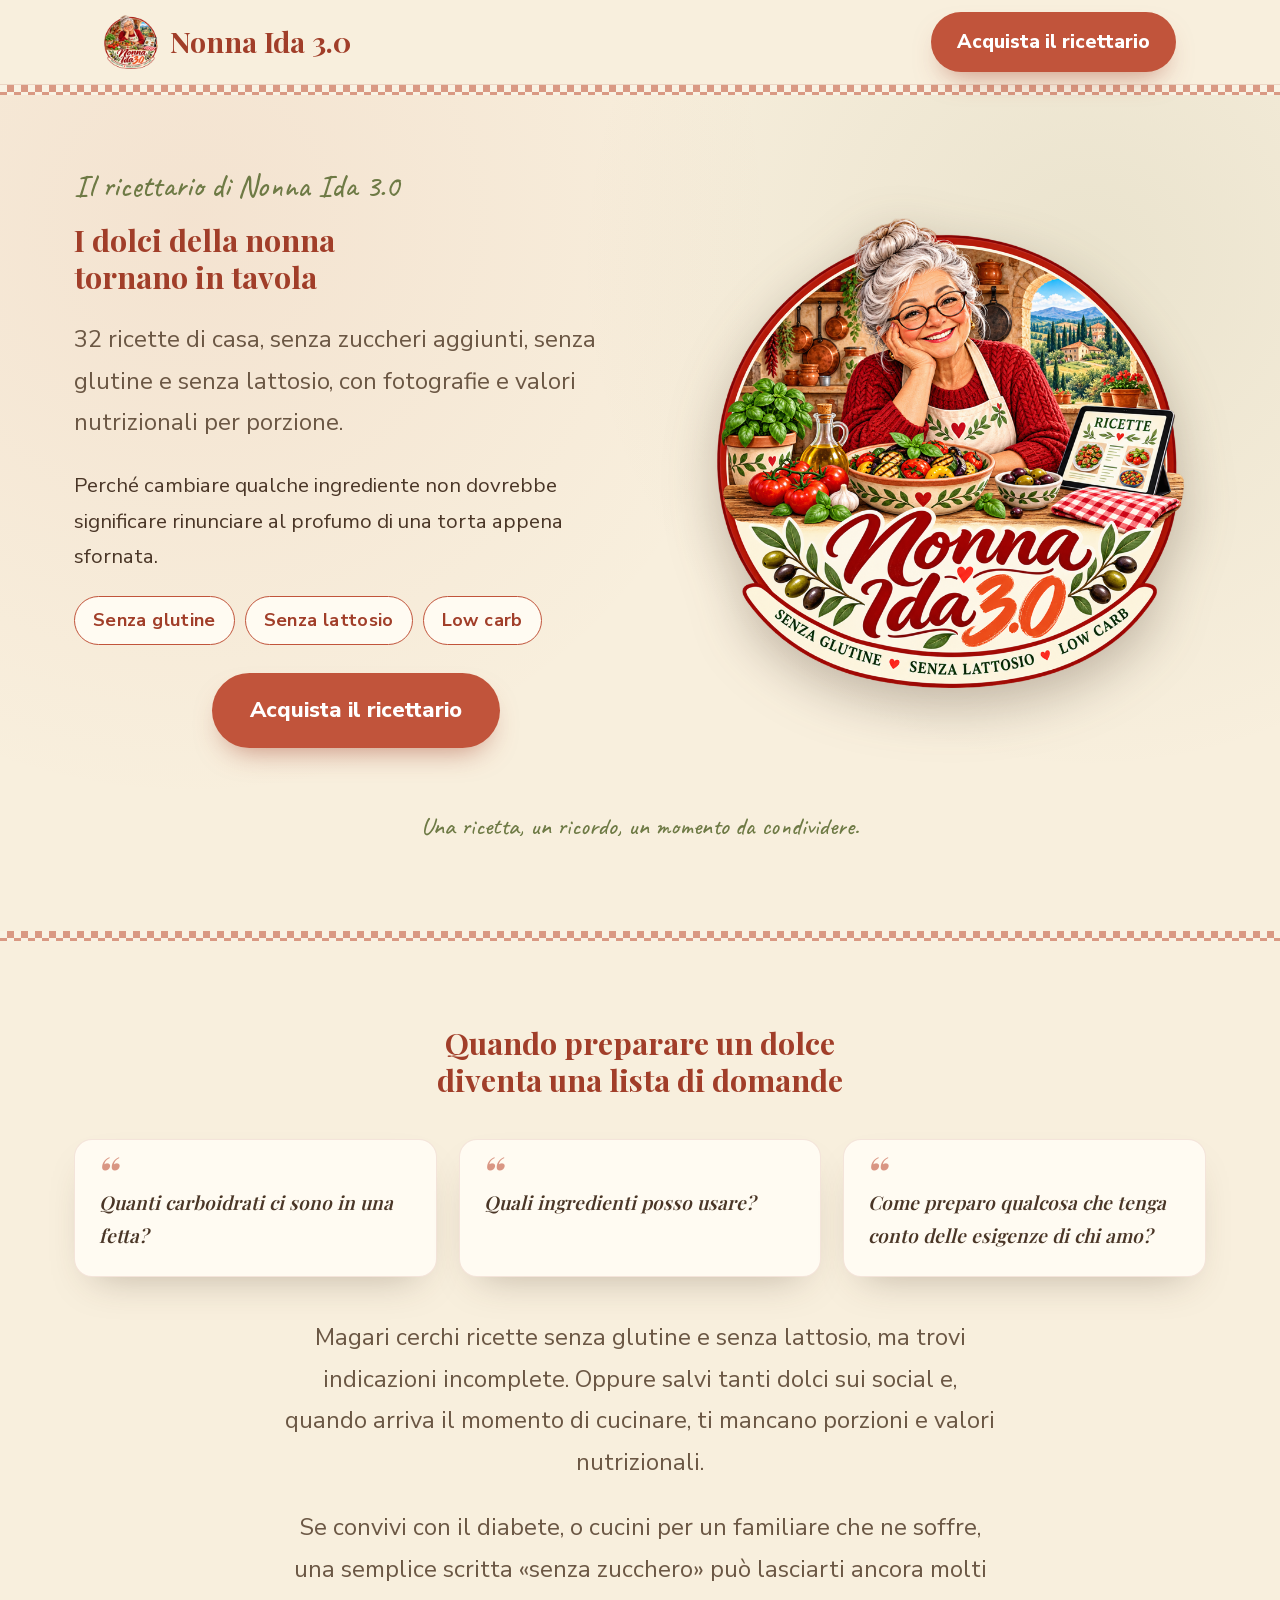
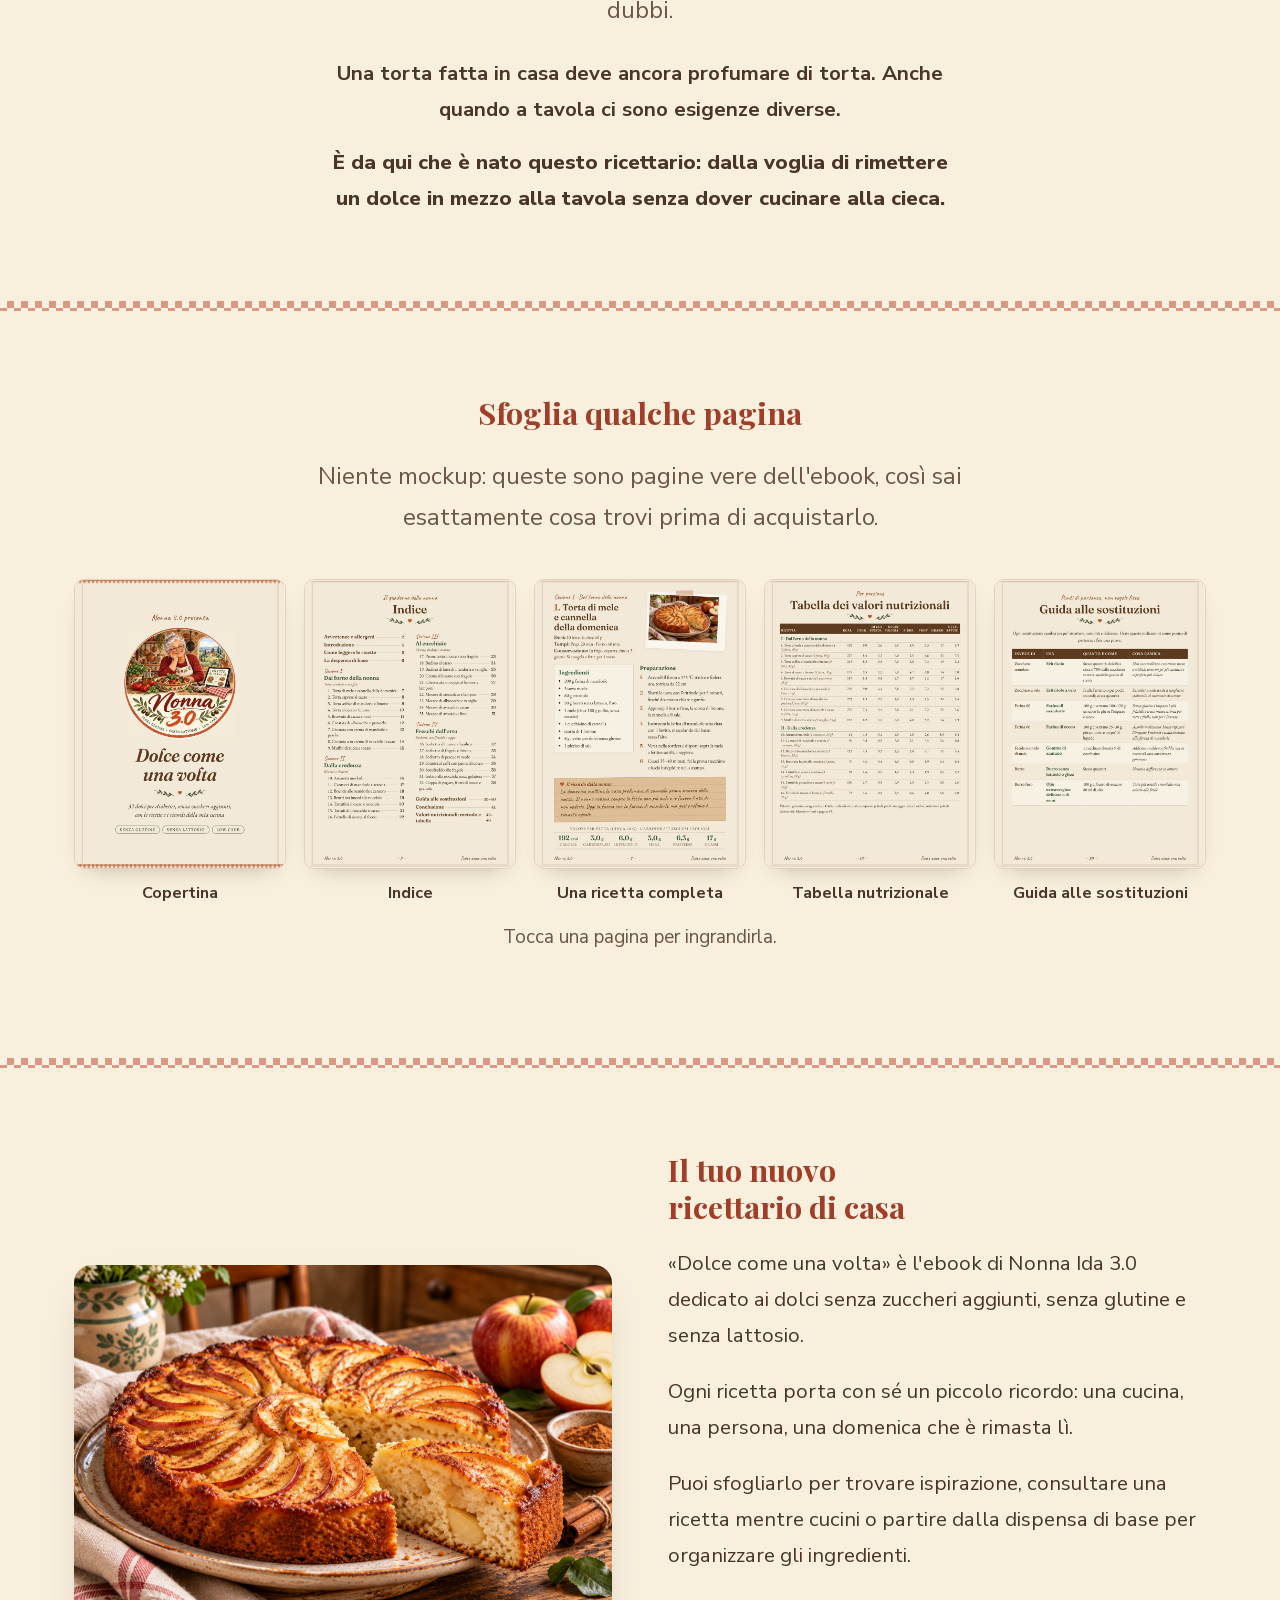
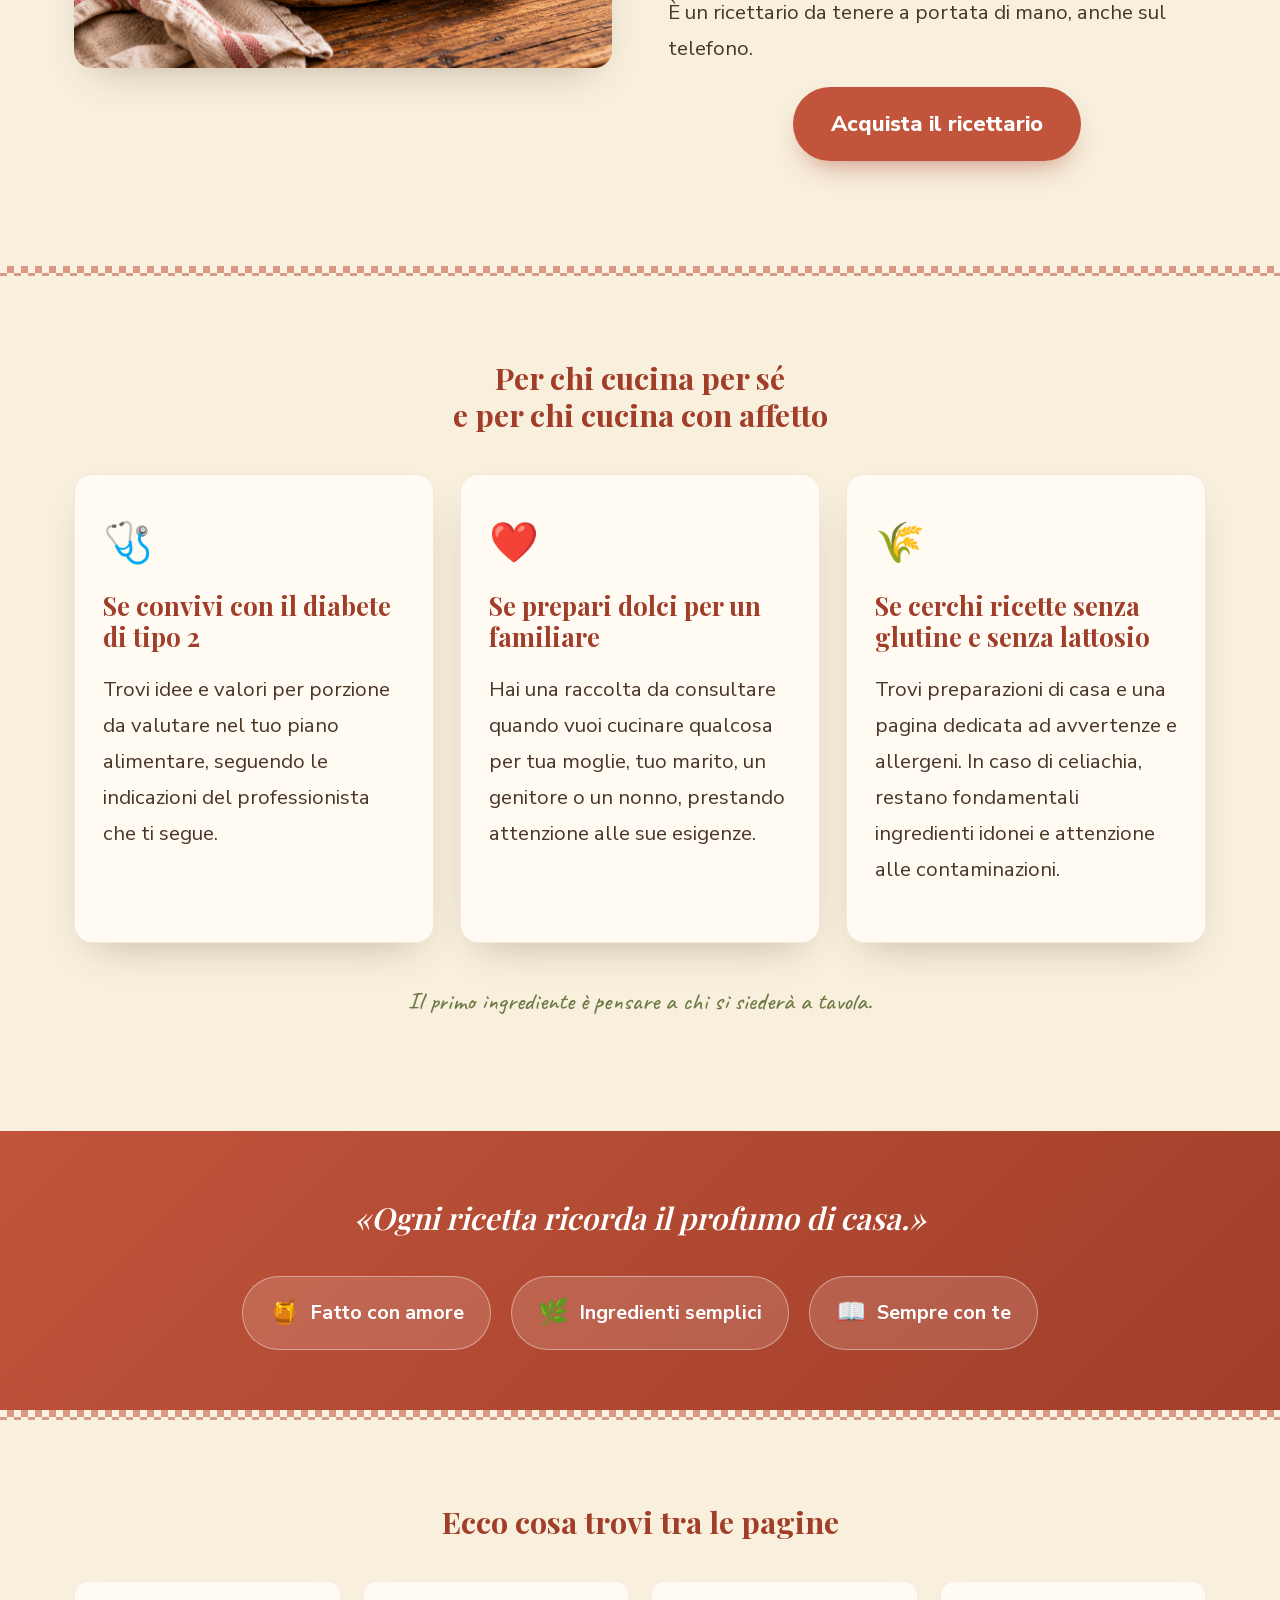
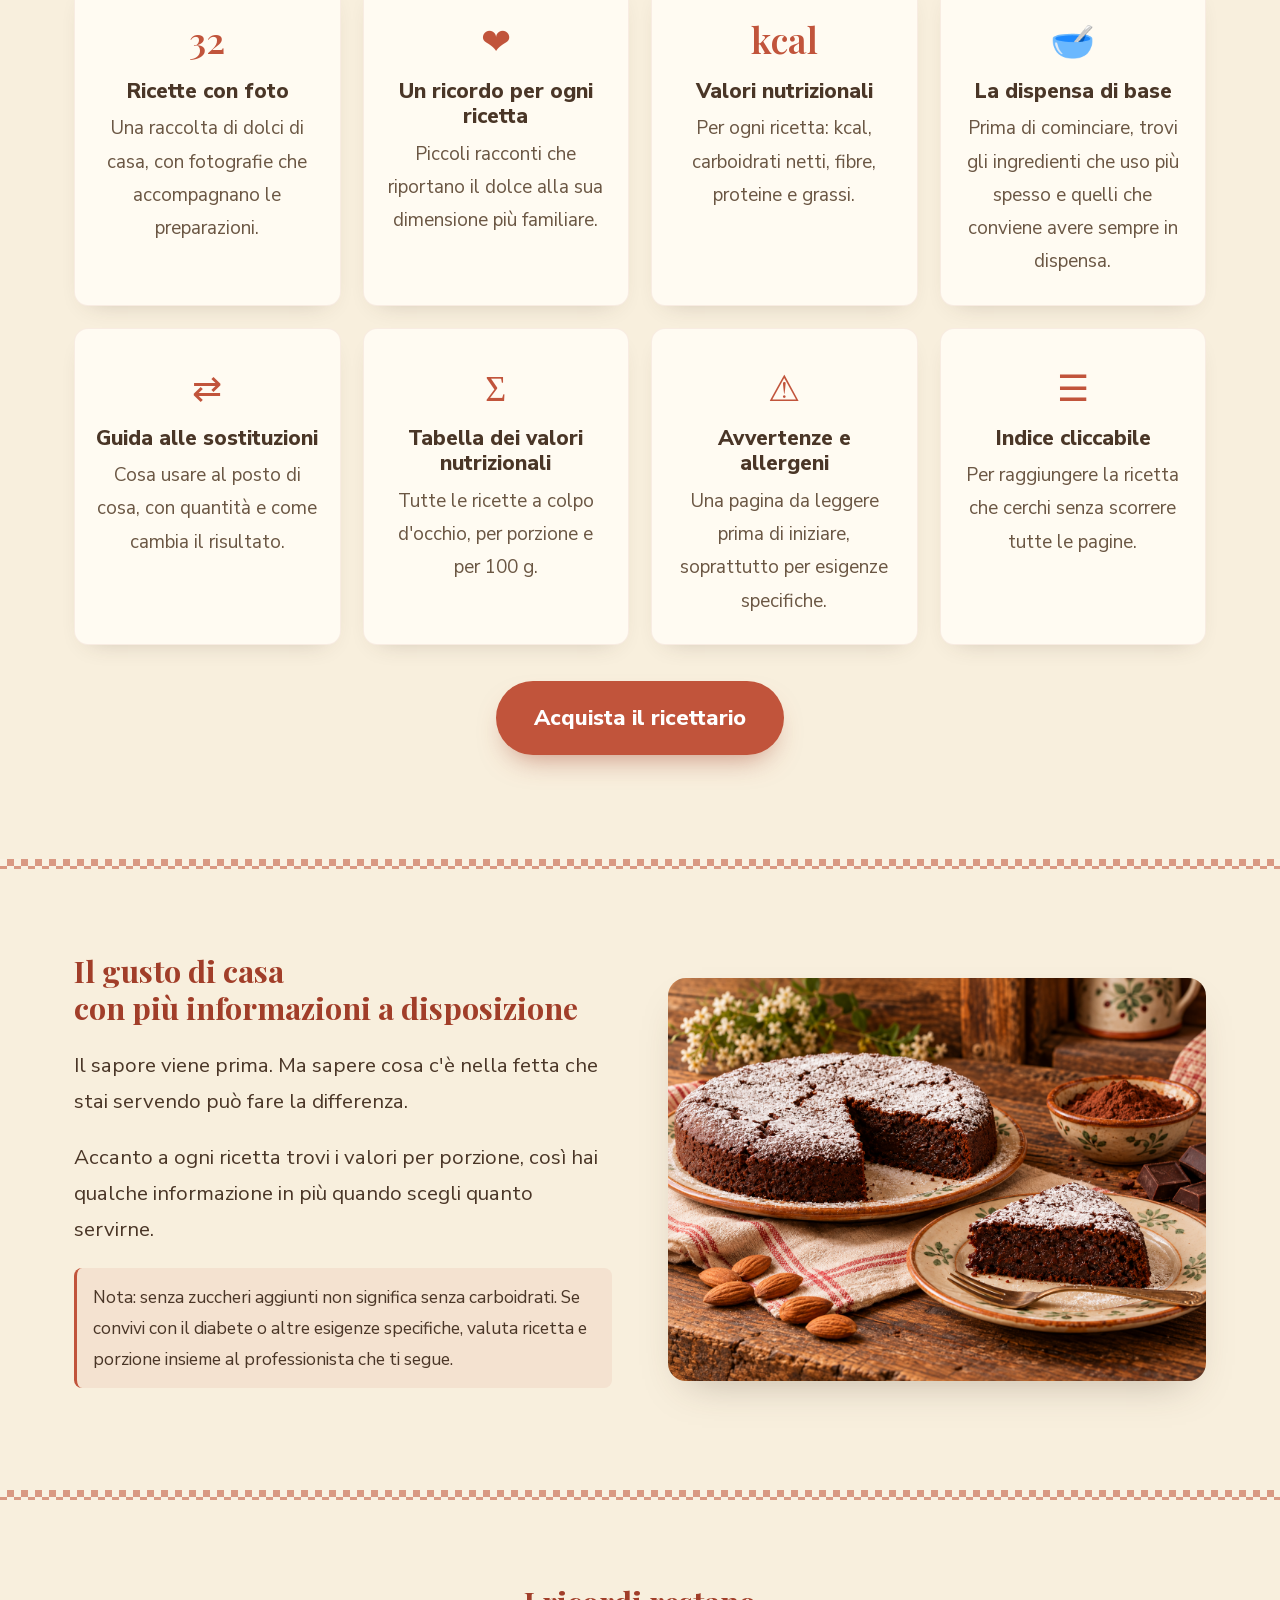
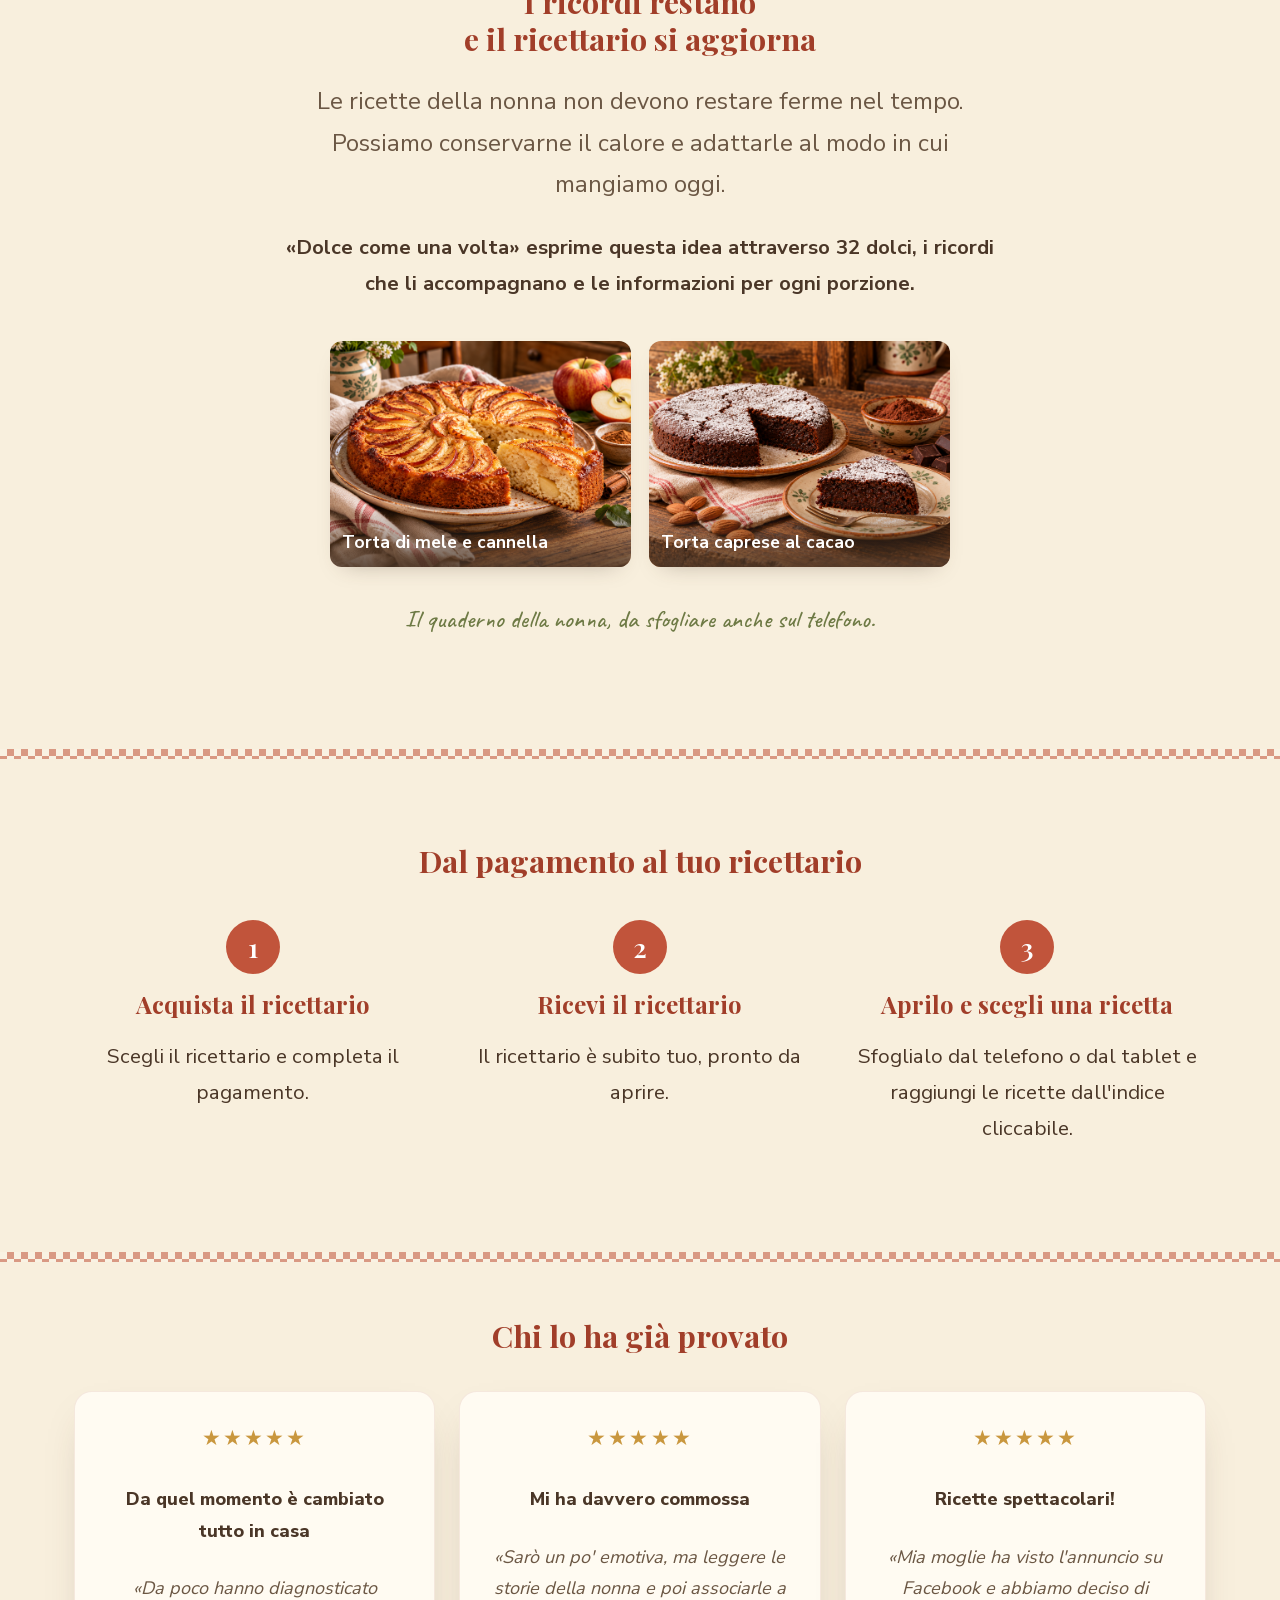
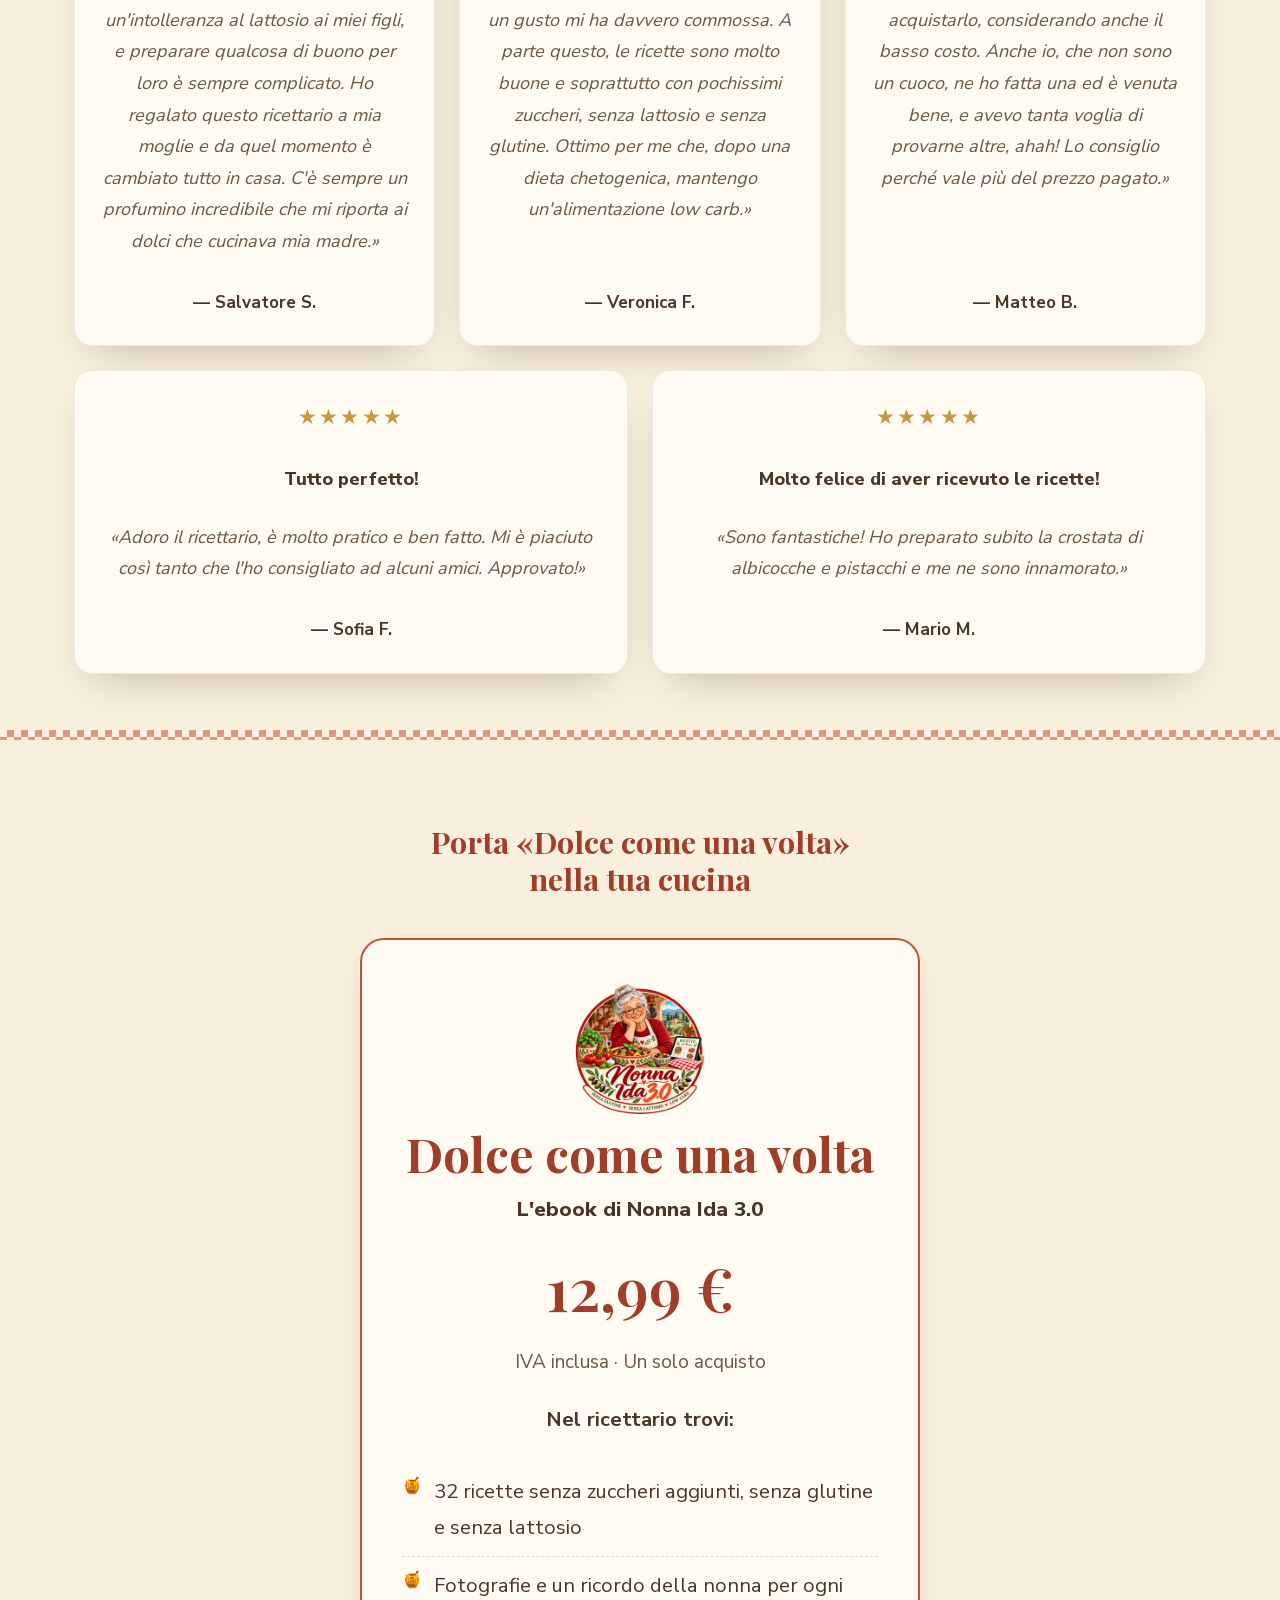
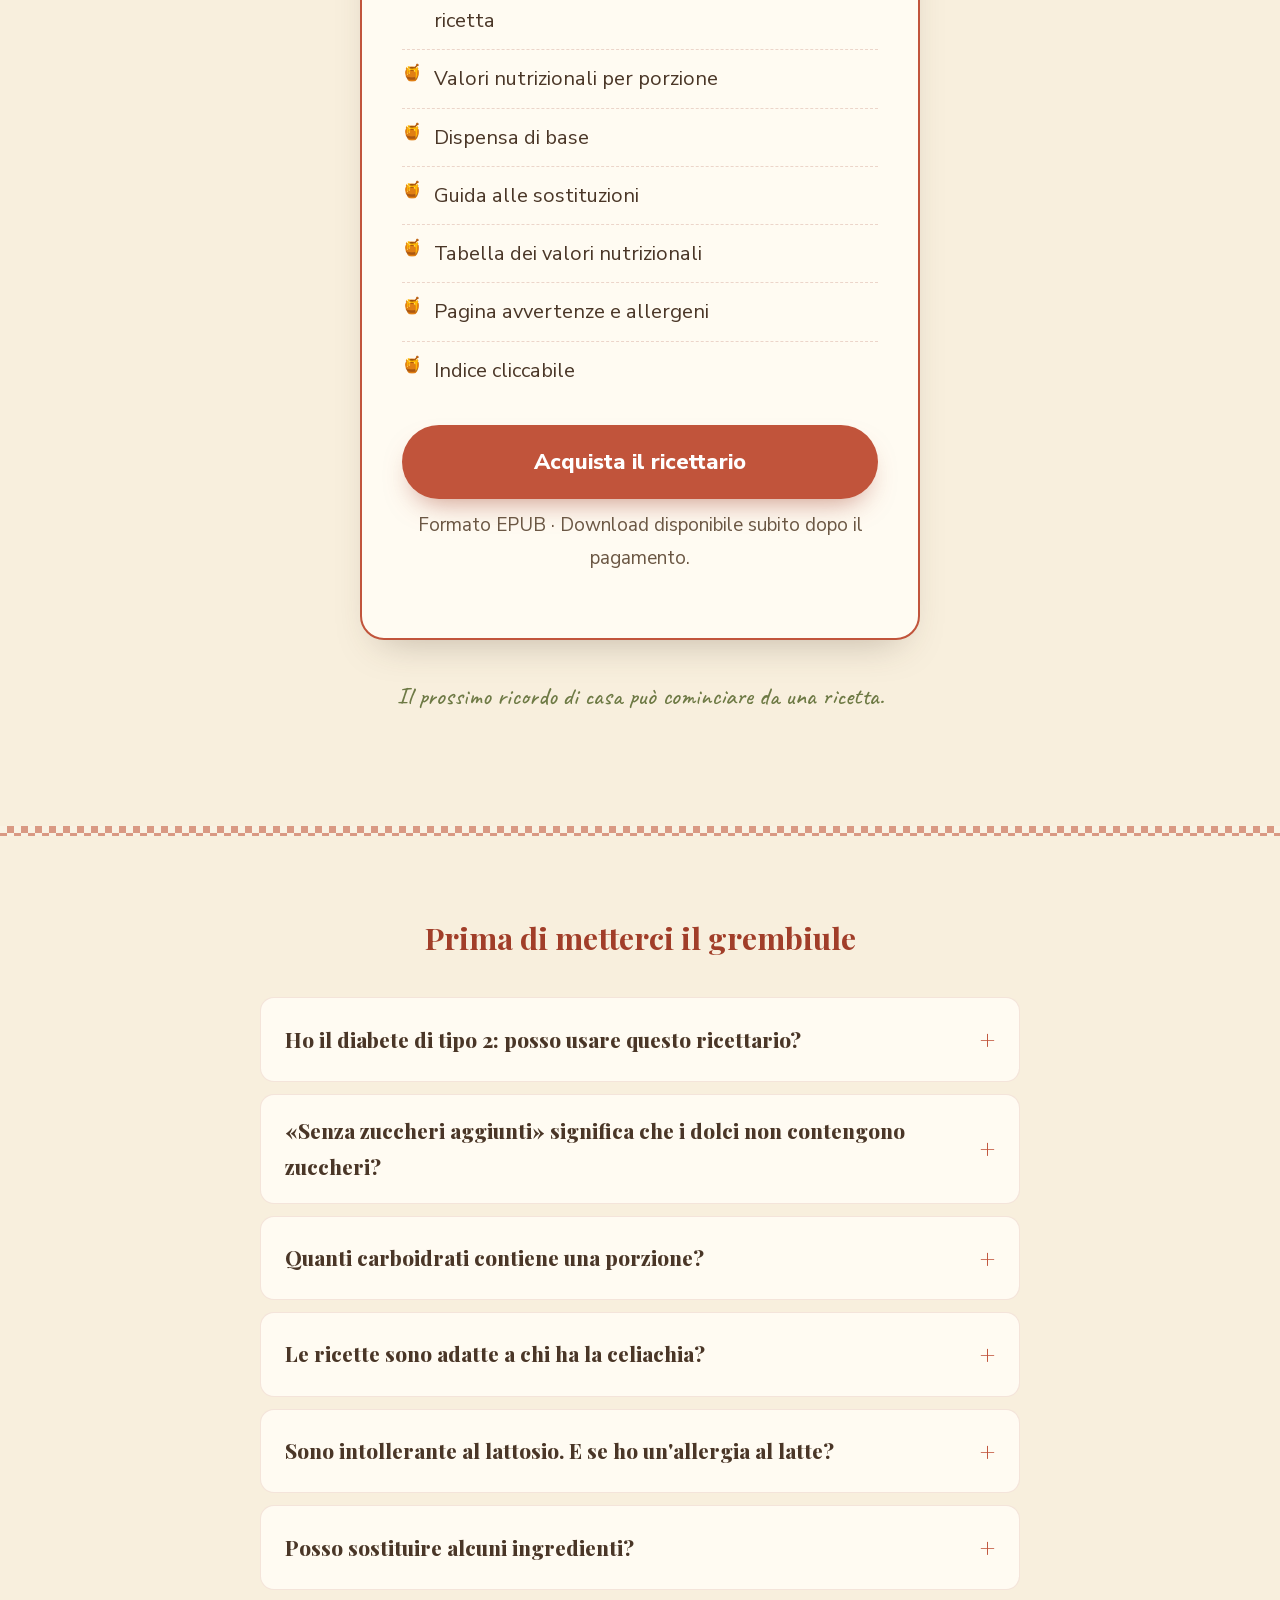
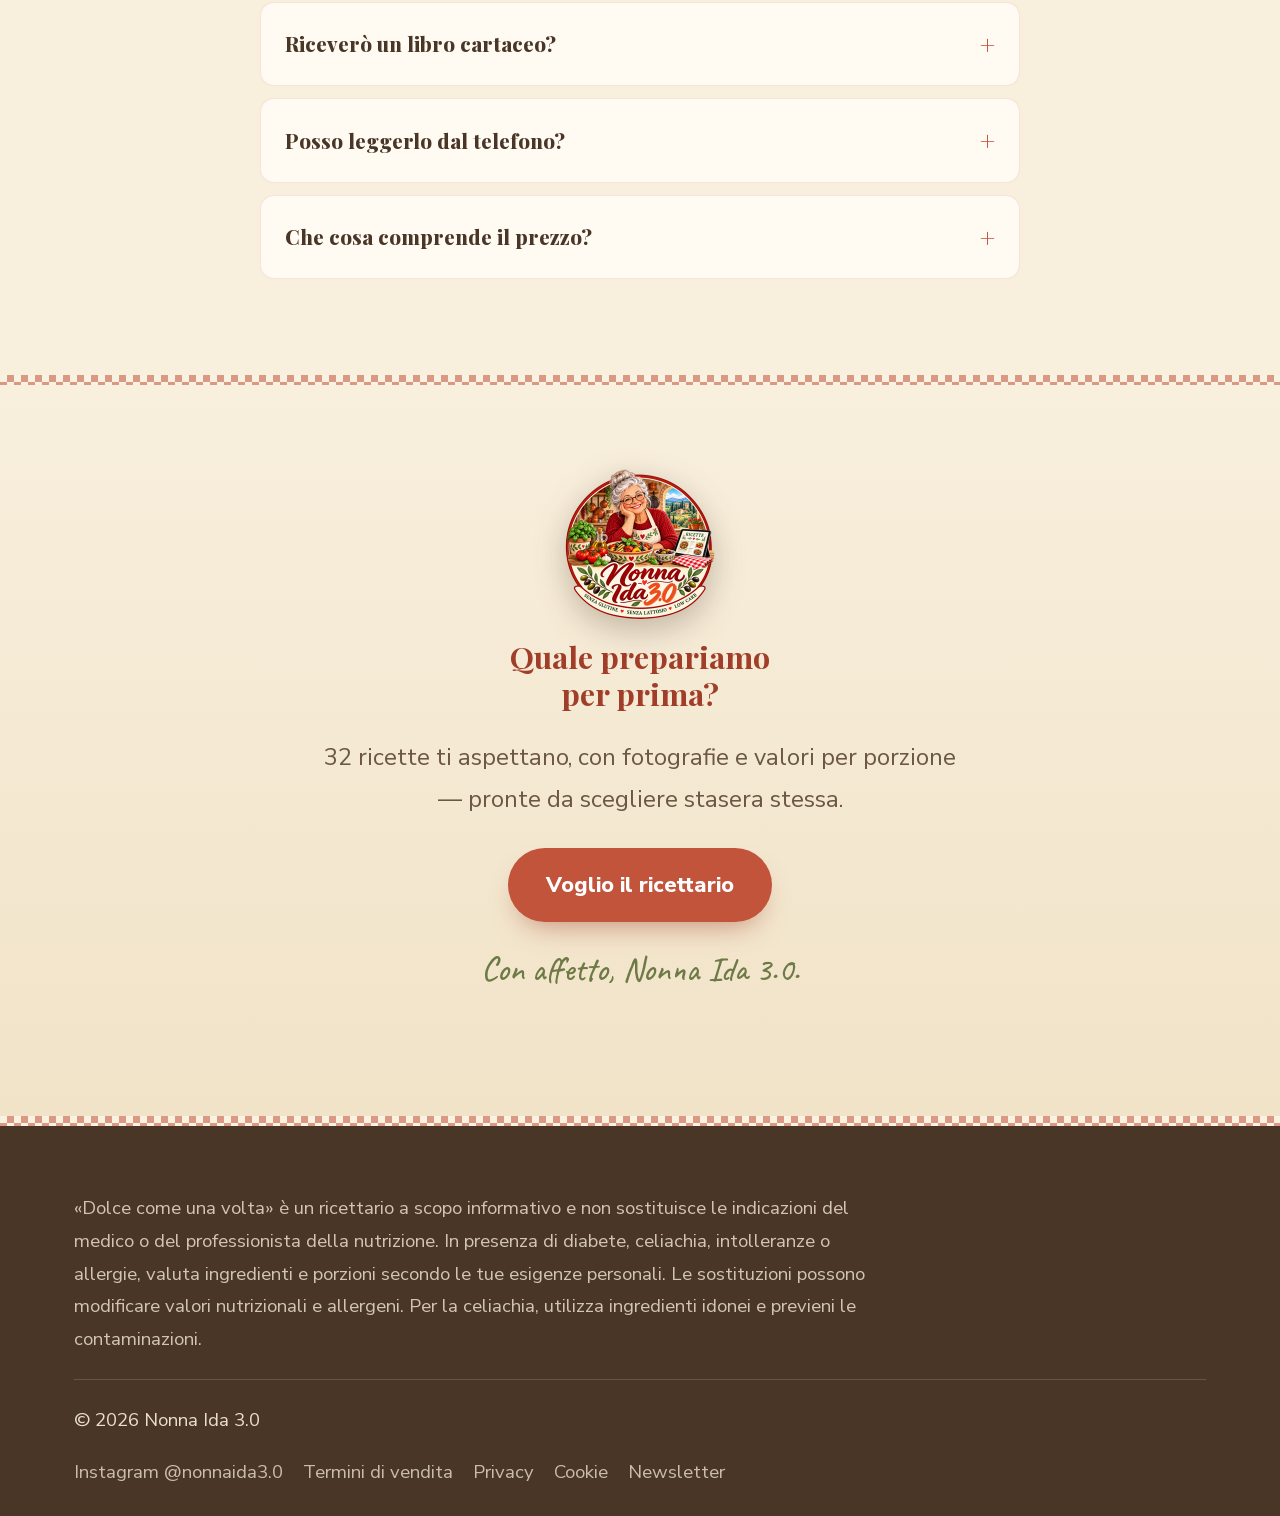
==== commit 067f36cb: "Replace logo with new Nonna Ida 3.0 circular logo (transparent PNG) Co-Authored-By: Claude Sonnet 5." ====
--- a/dolce-come-una-volta-site/index.html
+++ b/dolce-come-una-volta-site/index.html
@@ -5,7 +5,7 @@
 <meta name="viewport" content="width=device-width, initial-scale=1.0">
 <title>Dolce come una volta — Nonna Ida 3.0</title>
 <meta name="description" content="L'ebook di Nonna Ida 3.0: 32 ricette di dolci senza zuccheri aggiunti, senza glutine e senza lattosio, con i valori nutrizionali di ogni porzione.">
-<link rel="icon" href="images/badge.jpeg.png">
+<link rel="icon" href="images/logo-nonna-ida-small.png">
 <link rel="stylesheet" href="fonts/fonts.css">
 <link rel="stylesheet" href="styles.css">
 </head>
@@ -15,7 +15,7 @@
 <header class="site-header">
   <div class="header-inner">
     <a class="brand" href="#top">
-      <img src="images/badge.jpeg.png" alt="Nonna Ida 3.0">
+      <img src="images/logo-nonna-ida-small.png" alt="Nonna Ida 3.0">
       Nonna Ida 3.0
     </a>
     <div class="header-cta">
@@ -45,7 +45,7 @@
         </div>
       </div>
       <div class="hero-visual">
-        <img class="logo-big" src="images/logo.jpeg.png" alt="Nonna Ida 3.0 — Dolce come una volta">
+        <img class="logo-big" src="images/logo-nonna-ida.png" alt="Nonna Ida 3.0 — Dolce come una volta">
       </div>
     </div>
     <p class="container center" style="margin-top:56px;font-family:'Caveat',cursive;font-size:1.3rem;color:var(--olive);">Una ricetta, un ricordo, un momento da condividere.</p>
@@ -287,7 +287,7 @@
     <div class="container">
       <h2 class="center">Porta «Dolce come una volta»<br>nella tua cucina</h2>
       <div class="price-card">
-        <img class="badge" src="images/badge.jpeg.png" alt="Nonna Ida 3.0">
+        <img class="badge" src="images/logo-nonna-ida-small.png" alt="Nonna Ida 3.0">
         <h3 class="book-title">Dolce come una volta</h3>
         <p style="font-weight:800;margin:0;">L'ebook di Nonna Ida 3.0</p>
         <div class="big-price">12,99 €</div>
@@ -362,7 +362,7 @@
   <!-- 13. Chiusura -->
   <section class="closing">
     <div class="container">
-      <img class="badge" src="images/badge.jpeg.png" alt="Nonna Ida 3.0">
+      <img class="badge" src="images/logo-nonna-ida-small.png" alt="Nonna Ida 3.0">
       <h2>Quale prepariamo<br>per prima?</h2>
       <p class="lede center" style="max-width:640px;">32 ricette ti aspettano, con fotografie e valori per porzione — pronte da scegliere stasera stessa.</p>
       <div style="margin-top:28px;">
@@ -440,13 +440,12 @@
   if (!NEWSLETTER_URL || !modal) return;
   var frame = document.getElementById('nlFrame');
   var KEY = 'nonnaIdaNewsletter';
-  var QUIET_DAYS = 30;
   var lastFocus = null;
   function recentlyDismissed(){
-    try { var t = parseInt(localStorage.getItem(KEY) || '0', 10); return t && Date.now() - t < QUIET_DAYS * 864e5; }
+    try { return sessionStorage.getItem(KEY) === '1'; }
     catch (e) { return false; }
   }
-  function remember(){ try { localStorage.setItem(KEY, String(Date.now())); } catch (e) {} }
+  function remember(){ try { sessionStorage.setItem(KEY, '1'); } catch (e) {} }
   function openModal(){
     if (!frame.getAttribute('data-loaded')) { frame.src = NEWSLETTER_URL; frame.setAttribute('data-loaded', '1'); }
     lastFocus = document.activeElement;
@@ -474,9 +473,9 @@
   openLink.hidden = false;
   openLink.addEventListener('click', function(e){ e.preventDefault(); openModal(); });
   if (!recentlyDismissed()) {
-    setTimeout(autoOpen, 30000);
+    setTimeout(autoOpen, 7000);
     var armed = false;
-    setTimeout(function(){ armed = true; }, 10000);
+    setTimeout(function(){ armed = true; }, 3000);
     document.addEventListener('mouseout', function(e){ if (armed && !e.relatedTarget && e.clientY <= 0) autoOpen(); });
   }
 })();
--- a/dolce-come-una-volta-site/styles.css
+++ b/dolce-come-una-volta-site/styles.css
@@ -124,7 +124,7 @@
   font-weight:700;color:var(--terracotta-dark);
   font-size:1.5rem;
 }
-.brand img{width:54px;height:54px;border-radius:50%;object-fit:cover;border:2px solid var(--terracotta);}
+.brand img{width:54px;height:54px;object-fit:contain;}
 .header-cta .btn{padding:13px 26px;font-size:1.02rem;}
 
 /* Section spacing */
@@ -149,8 +149,7 @@
 .hero-visual img.logo-big{
   width:92%;
   max-width:500px;
-  border-radius:50%;
-  box-shadow:var(--shadow);
+  filter:drop-shadow(0 18px 26px rgba(74,54,39,.3));
 }
 .polaroid{
   position:absolute;
@@ -353,7 +352,7 @@
   box-shadow:var(--shadow);
   position:relative;
 }
-.price-card img.badge{width:96px;height:96px;border-radius:50%;margin:0 auto 14px;}
+.price-card img.badge{width:130px;height:130px;margin:0 auto 14px;}
 .price-card .big-price{font-family:'Playfair Display',serif;font-size:3.2rem;color:var(--terracotta-dark);margin:6px 0;}
 .price-list{text-align:left;margin:26px 0;padding:0;list-style:none;}
 .price-list li{
@@ -397,7 +396,7 @@
   background:linear-gradient(180deg, var(--cream), #F1E3C8);
   text-align:center;
 }
-.closing img.badge{width:130px;height:130px;border-radius:50%;margin:0 auto 20px;box-shadow:var(--shadow);}
+.closing img.badge{width:150px;height:150px;margin:0 auto 20px;filter:drop-shadow(0 10px 16px rgba(74,54,39,.3));}
 .closing .signoff{font-family:'Caveat',cursive;font-size:1.75rem;color:var(--olive);margin-top:18px;}
 
 /* Footer */
@@ -431,10 +430,10 @@
   .contents-grid{grid-template-columns:1fr;}
   .gallery-grid{grid-template-columns:1fr;}
   .ebook-gallery{grid-template-columns:repeat(2,1fr);}
-  .header-inner{padding:12px 16px;}
-  .header-cta .btn{padding:9px 12px;font-size:.75rem;white-space:nowrap;}
-  .brand{font-size:.92rem;white-space:nowrap;gap:6px;}
-  .brand img{width:36px;height:36px;}
+  .header-inner{padding:10px 14px;}
+  .header-cta .btn{padding:8px 11px;font-size:.68rem;white-space:nowrap;}
+  .brand{font-size:.85rem;white-space:nowrap;gap:6px;}
+  .brand img{width:32px;height:32px;}
   .promise-quote{font-size:1.3rem;}
 }
 
@@ -467,3 +466,4 @@
 .legal-back{margin-top:2.4em;}
 .legal ul{padding-left:1.2em;margin:.7em 0;}
 .legal li{margin:.5em 0;font-size:1rem;}
+@media (max-width:370px){.brand{font-size:.78rem;gap:5px;}.brand img{width:28px;height:28px;}.header-cta .btn{padding:7px 9px;font-size:.62rem;}}
